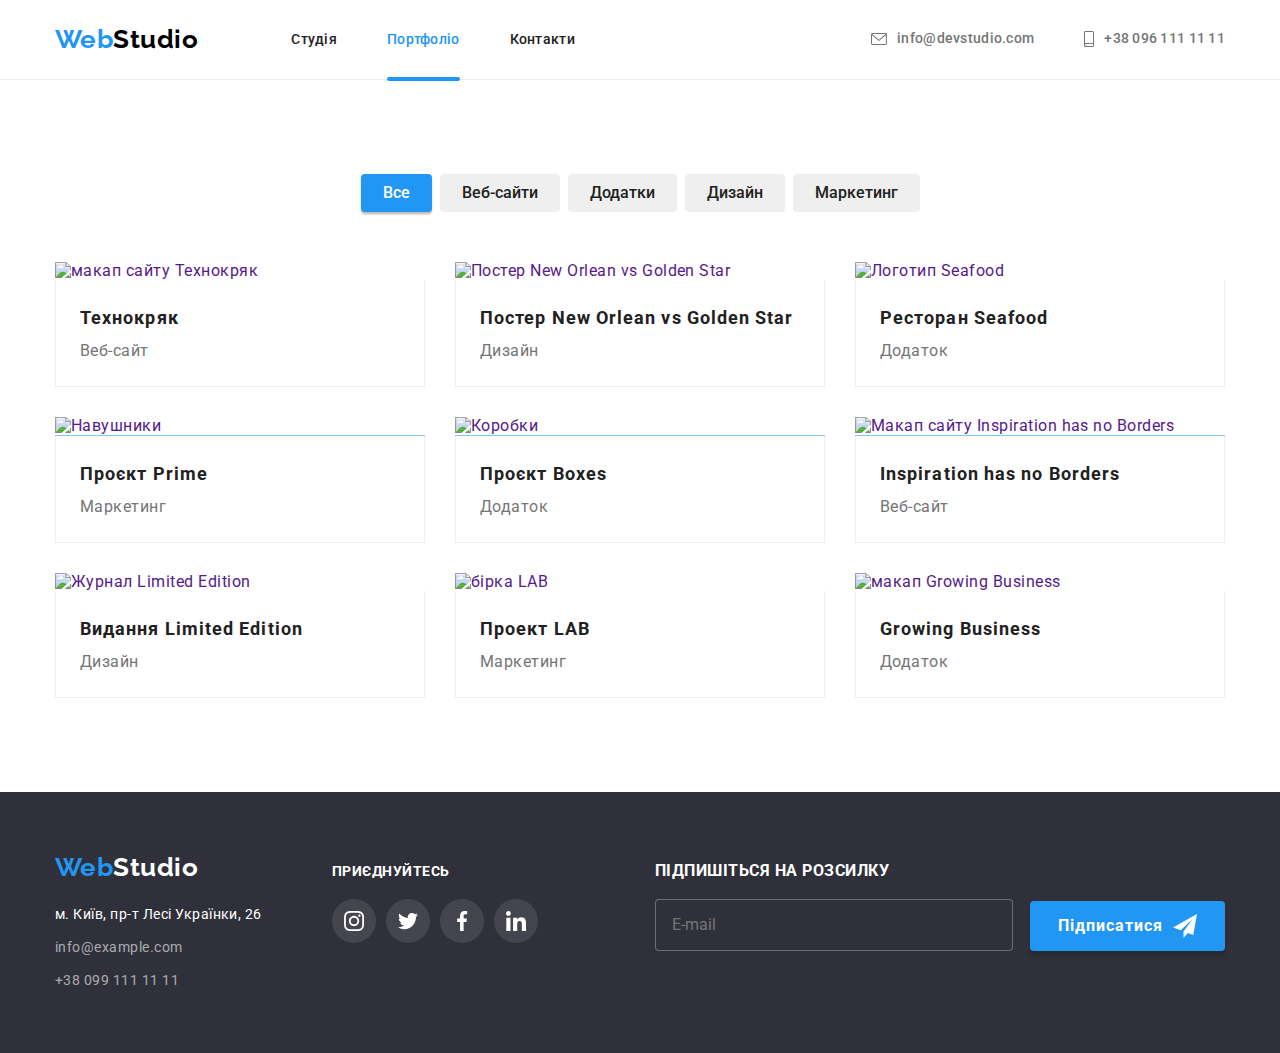
==== portfolio.html @ 0537dc1b "hw6" ====
<!DOCTYPE html>
<html lang="uk">
  <head>
    <meta charset="UTF-8" />
    <meta http-equiv="x-ua-compatible" content="ie=edge" />
    <meta name="description" content="Готові рішення для бізнесу" />
    <title>WebStudio</title>
    <link rel="preconnect" href="https://fonts.googleapis.com" />
    <link rel="preconnect" href="https://fonts.gstatic.com" crossorigin />
    <link
      href="https://fonts.googleapis.com/css2?family=Raleway:wght@700&family=Roboto:wght@400;500;700;900&display=swap"
      rel="stylesheet"
    />
    <link
      rel="stylesheet"
      href="https://cdn.jsdelivr.net/npm/modern-normalize@1.1.0/modern-normalize.min.css"
    />
    <link rel="stylesheet" href="css/styles.css" />
  </head>
  <body>
    <header>
      <div class="container page-header">
        <!-- Навігація на інші сторінки -->
        <nav class="naw-header">
          <a class="logo" href="index.html"
            ><span class="logo-part">Web</span>Studio</a
          >
          <ul class="naw-button">
            <li class="header-nav-item">
              <a class="naw-link" href="./index.html">Студія</a>
            </li>
            <li class="header-nav-item">
              <a class="naw-link current-portfolio" href="./portfolio.html"
                >Портфоліо</a
              >
            </li>
            <li class="header-nav-item">
              <a class="naw-link" href="/contact">Контакти</a>
            </li>
          </ul>
        </nav>
        <ul class="naw-contacts">
          <li class="header-cont-item">
            <a class="contacts" href="mailto:info@devstudio.com"
              ><svg class="envelope" width="16" height="12">
                <use href="./images/icons.svg#icon-envelope "></use>
              </svg>
              info@devstudio.com</a
            >
          </li>
          <li class="header-cont-item">
            <a class="contacts" href="tel:+380961111111">
              <svg class="smartphone" width="10" height="16">
                <use href="./images/icons.svg#icon-smartphone"></use>
              </svg>
              +38 096 111 11 11</a
            >
          </li>
        </ul>
      </div>
    </header>
    <main>
      <!--Блок з кнопками-->

      <section class="proj-filter section">
        <div class="container port-cont">
          <h1 class="title visually-hidden">Наші проекти</h1>
          <ul class="filter">
            <li>
              <button class="filter-button active" type="button">Все</button>
            </li>
            <li>
              <button class="filter-button" type="button">Веб-сайти</button>
            </li>
            <li>
              <button class="filter-button" type="button">Додатки</button>
            </li>
            <li>
              <button class="filter-button" type="button">Дизайн</button>
            </li>
            <li>
              <button class="filter-button" type="button">Маркетинг</button>
            </li>
          </ul>
          <!--Блок проектів-->
          <ul class="project-card">
            <li class="card-li cards-link">
              <a href="" class="cards-link-overflow">
                <div class="overlay-card">
                  <img
                    class="port-img"
                    src="images/project1.jpg"
                    alt="макап сайту Технокряк"
                    width="370"
                  />
                  <p class="card-info">
                    Ресурс пропонує комплексні пропозиції з різним рівнем
                    функціоналу та сервісів. Все це дозволить відвідувачу
                    отримати вичерпні відомості про компанію чи приватну особу.
                  </p>
                </div>
                <div class="card-item-cont">
                  <h3 class="description-title">Технокряк</h3>
                  <p class="description">Веб-сайт</p>
                </div>
              </a>
            </li>
            <li class="card-li cards-link">
              <a href="" class="cards-link-overflow">
                <div class="overlay-card">
                  <img
                    class="port-img"
                    src="images/project2.jpg"
                    alt="Постер New Orlean vs Golden Star"
                    width="370"
                  />
                  <p class="card-info">
                    Ресурс пропонує комплексні пропозиції з різним рівнем
                    функціоналу та сервісів. Все це дозволить відвідувачу
                    отримати вичерпні відомості про компанію чи приватну особу.
                  </p>
                </div>
                <div class="card-item-cont">
                  <h3 class="description-title">
                    Постер <span lang="en">New Orlean vs Golden Star</span>
                  </h3>
                  <p class="description">Дизайн</p>
                </div>
              </a>
            </li>

            <li class="card-li cards-link">
              <a href="" class="cards-link-overflow">
                <div class="overlay-card">
                  <img
                    class="port-img"
                    src="images/project3.jpg"
                    alt="Логотип Seafood"
                    width="370"
                  />
                  <p class="card-info">
                    Ресурс пропонує комплексні пропозиції з різним рівнем
                    функціоналу та сервісів. Все це дозволить відвідувачу
                    отримати вичерпні відомості про компанію чи приватну особу.
                  </p>
                </div>
                <div class="card-item-cont">
                  <h3 class="description-title">
                    Ресторан <span lang="en">Seafood</span>
                  </h3>
                  <p class="description">Додаток</p>
                </div>
              </a>
            </li>
            <li class="card-li cards-link">
              <a href="" class="cards-link-overflow">
                <div class="overlay-card">
                  <img
                    class="port-img"
                    src="images/project4.jpg"
                    alt="Навушники"
                    width="370"
                  />
                  <p class="card-info">
                    Ресурс пропонує комплексні пропозиції з різним рівнем
                    функціоналу та сервісів. Все це дозволить відвідувачу
                    отримати вичерпні відомості про компанію чи приватну особу.
                  </p>
                </div>
                <div class="card-item-cont">
                  <h3 class="description-title">
                    Проєкт <span lang="en">Prime</span>
                  </h3>
                  <p class="description">Маркетинг</p>
                </div></a
              >
            </li>
            <li class="card-li cards-link">
              <a href="" class="cards-link-overflow">
                <div class="overlay-card">
                  <img
                    class="port-img"
                    src="images/project5.jpg"
                    alt="Коробки"
                    width="370"
                  />
                  <p class="card-info">
                    Ресурс пропонує комплексні пропозиції з різним рівнем
                    функціоналу та сервісів. Все це дозволить відвідувачу
                    отримати вичерпні відомості про компанію чи приватну особу.
                  </p>
                </div>
                <div class="card-item-cont">
                  <h3 class="description-title">
                    Проєкт <span lang="en">Boxes</span>
                  </h3>
                  <p class="description">Додаток</p>
                </div></a
              >
            </li>
            <li class="card-li cards-link">
              <a href="" class="cards-link-overflow">
                <div class="overlay-card">
                  <img
                    class="port-img"
                    src="images/project6.jpg"
                    alt="Макап сайту Inspiration has no Borders"
                    width="370"
                  />
                  <p class="card-info">
                    Ресурс пропонує комплексні пропозиції з різним рівнем
                    функціоналу та сервісів. Все це дозволить відвідувачу
                    отримати вичерпні відомості про компанію чи приватну особу.
                  </p>
                </div>
                <div class="card-item-cont">
                  <h3 class="description-title" lang="en">
                    Inspiration has no Borders
                  </h3>
                  <p class="description">Веб-сайт</p>
                </div></a
              >
            </li>
            <li class="card-li cards-link">
              <a href="" class="cards-link-overflow">
                <div class="overlay-card">
                  <img
                    class="port-img"
                    src="images/project7.jpg"
                    alt="Журнал Limited Edition"
                    width="370"
                  />
                  <p class="card-info">
                    Ресурс пропонує комплексні пропозиції з різним рівнем
                    функціоналу та сервісів. Все це дозволить відвідувачу
                    отримати вичерпні відомості про компанію чи приватну особу.
                  </p>
                </div>
                <div class="card-item-cont">
                  <h3 class="description-title">
                    Видання <span lang="en">Limited Edition</span>
                  </h3>
                  <p class="description">Дизайн</p>
                </div></a
              >
            </li>
            <li class="card-li cards-link">
              <a href="" class="cards-link-overflow">
                <div class="overlay-card">
                  <img
                    class="port-img"
                    src="images/project8.jpg"
                    alt="бірка LAB"
                    width="370"
                  />
                  <p class="card-info">
                    Ресурс пропонує комплексні пропозиції з різним рівнем
                    функціоналу та сервісів. Все це дозволить відвідувачу
                    отримати вичерпні відомості про компанію чи приватну особу.
                  </p>
                </div>
                <div class="card-item-cont">
                  <h3 class="description-title">
                    Проект <span lang="en">LAB</span>
                  </h3>
                  <p class="description">Маркетинг</p>
                </div>
              </a>
            </li>
            <li class="card-li cards-link">
              <a href="" class="cards-link-overflow">
                <div class="overlay-card">
                  <img
                    class="port-img"
                    src="images/project9.jpg"
                    alt="макап Growing Business"
                    width="370"
                  />
                  <p class="card-info">
                    Ресурс пропонує комплексні пропозиції з різним рівнем
                    функціоналу та сервісів. Все це дозволить відвідувачу
                    отримати вичерпні відомості про компанію чи приватну особу.
                  </p>
                </div>
                <div class="card-item-cont">
                  <h3 class="description-title" lang="en">Growing Business</h3>
                  <p class="description">Додаток</p>
                </div></a
              >
            </li>
          </ul>
        </div>
      </section>
    </main>
    <!--footer-->
    <footer class="footer-bg">
      <div class="container footer-cont">
        <div>
          <a class="logo-footer" href="index.html"
            ><span class="logo-part">Web</span>Studio</a
          >
          <ul class="footer-list">
            <li class="footer-list-item">
              <address>
                <a
                  class="map"
                  href="https://goo.gl/maps/CPtrU1FHBa2aNyZL9"
                  target="_blank"
                  rel="noopener noreferrer nofollow"
                  >м. Київ, пр-т Лесі Українки, 26</a
                >
              </address>
            </li>
            <li class="footer-list-item">
              <a class="contacts-footer" href="mailto:info@example.com"
                >info@example.com</a
              >
            </li>
            <li class="footer-list-item">
              <a class="contacts-footer" href="tel:+380991111111"
                >+38 099 111 11 11</a
              >
            </li>
          </ul>
        </div>
        <div class="sing-section">
          <h3 class="singin">Приєднуйтесь</h3>
          <ul class="list singin-list">
            <li class="singin-logo">
              <a href="" class="singin-link">
                <svg class="singin-icon" width="20" height="20">
                  <use href="./images/icons.svg#icon-instagram"></use>
                </svg>
              </a>
            </li>
            <li class="singin-logo">
              <a href="" class="singin-link">
                <svg class="singin-icon" width="20" height="20">
                  <use href="./images/icons.svg#icon-twitter"></use>
                </svg>
              </a>
            </li>
            <li class="singin-logo">
              <a href="" class="singin-link">
                <svg class="singin-icon" width="20" height="20">
                  <use href="./images/icons.svg#icon-facebook"></use>
                </svg>
              </a>
            </li>
            <li class="singin-logo">
              <a href="" class="singin-link">
                <svg class="singin-icon" width="20" height="20">
                  <use href="./images/icons.svg#icon-linkedin"></use>
                </svg>
              </a>
            </li>
          </ul>
        </div>
                    <div class="sing-form">

        <form class="form">
          <label class="label-sing-form" for="email">Підпишіться на розсилку
            <input class="input-sing-form" type="email" name="email" placeholder="E-mail">
          </label>
<button class="button-sing-form" type="submit">
          Підписатися <svg class="icon-send" width="24" height="24">
            <use href="./images/icons.svg#icon-send"></use>
          </svg></button>
        </form>
        
      </div>
    </div>
    </footer>
    <div class="backdrop is-hidden" data-modal>
      <div class="modal">
        <button type="button" class="modal-close-btn" data-modal-close>
          <svg class="modal-close-icon" width="18" height="18">
            <use href="./images//icons.svg#icon-close"></use>
          </svg>
        </button>
      </div>
      </div>
    </footer>
  </body>
</html>
---- css/styles.css ----
:root {
  --main-color: #2196f3;
  --whight-color: #ffffff;
  --black-color: #000000;
  --h3-color: #212121;
  --p-color: #757575;
  --footer-color: #2f303a;
  --hero-color: #c4c4c4;
  --card-set-gap: 30px;
  --icon-color: #afb1b8;
  --accent-color: #188ce8;
  --transition-timing-function: cubic-bezier(0.4, 0, 0.2, 1);
}
html {
  box-sizing: border-box;
}
h1,
h2,
h3,
h4,
h5,
h6,
p,
ul {
  margin: 0;
  padding: 0;
}
img {
  display: block;
  max-width: 100%;
  height: auto;
}
.container {
  width: 1200px;
  margin-left: auto;
  margin-right: auto;
  padding-left: 15px;
  padding-right: 15px;
  /*outline: 2px solid red;*/
}
.section {
  padding-top: 94px;
  padding-bottom: 94px;
}
/*header-section*/
header {
  border-bottom: 1px solid #ececec;
}
.page-header {
  display: flex;
  align-items: center;
}
.naw-header {
  display: flex;
  padding-top: 24px;
  padding-bottom: 24px;
}
.naw-button {
  display: flex;
  margin-left: 93px;
  align-items: center;
}
.header-nav-item .current-studio::after {
  position: absolute;
  content: "";
  display: block;
  background-color: rgba(33, 150, 243, 1);
  border-radius: 2px;
  width: 100%;
  height: 4px;
  margin-top: 28px;
}
.header-nav-item .current-portfolio::after {
  position: absolute;
  content: "";
  display: block;
  background-color: rgba(33, 150, 243, 1);
  border-radius: 2px;
  width: 100%;
  height: 4px;
  margin-top: 28px;
}
.envelope,
.smartphone {
  margin-right: 10px;
}

.naw-contacts {
  display: flex;
  margin-left: 344px;
  align-items: center;
  margin-left: auto;
}
.header-cont-item {
  display: flex;
  flex-wrap: wrap;
  align-items: center;
}
.header-nav-item:not(:last-child) {
  margin-right: 50px;
}
.header-cont-item + .header-cont-item {
  margin-left: 50px;
}
/*header-section*/
/*hero-section*/
.banner-cont {
  display: flex;
  flex-direction: column;
  align-items: center;
}
.banner-title {
  margin-bottom: 30px;
  font-weight: 900;
  font-size: 44px;
  line-height: 1.36;
  text-align: center;
  margin-left: auto;
  margin-right: auto;
  text-transform: uppercase;
  color: var(--whight-color);
}
.banner-button {
  align-items: center;
  letter-spacing: 0.06em;
  border-radius: 4px;
  border: 0cm;
  color: var(--whight-color);
  background-color: var(--main-color);
  font-family: inherit;
  font-weight: 700;
  line-height: 1.88;
  padding: 10px 32px;
  cursor: pointer;
  transition: background-color 250ms var(--transition-timing-function);
}
/*hero-section*/
/*why-we-are-section*/
.why-we-are-list {
  display: flex;
  justify-content: center;
}
.why-we-are-list > .why-we-are-list-item {
  width: calc((100% - 3 * var(--card-set-gap)) / 4);
}
.why-we-are-list-item:not(:last-child) {
  margin-right: var(--card-set-gap);
}
.box-icons {
  display: flex;
  margin-bottom: 55px;
  background-color: #f5f4fa;
  height: 120px;
  align-items: center;
}
.title-list {
  margin-bottom: 10px;
}
/*why-we-are-section*/
/* do-section*/

.do-list {
  display: flex;
  gap: var(--card-set-gap);
}
.do-list-item {
  position: relative;
}
.section.what-we-do {
  padding-top: 0;
}
.work-item-bg {
  position: absolute;
  width: 100%;
  bottom: 0;
  padding: 0;
  display: flex;
  align-items: center;
  justify-content: center;
  height: 70px;
  background-color: rgba(47, 48, 58, 0.8);
}
.work-item-title {
  margin: 27px;
  text-transform: uppercase;
  font-weight: 700;
  line-height: 16px;
  font-size: 14px;
  color: var(--whight-color);
}
/* do-section*/
/*team-section*/
.card-item {
  display: flex;
  flex-basis: calc((100% - 3 * 30px) / 4);
}
.container > .card-list {
  display: flex;
  flex-basis: calc((100% - 3 * 30px) / 4);
  justify-content: space-between;
}
.card {
  background-color: #ffffff;
  box-shadow: 0px 1px 3px rgba(0, 0, 0, 0.12), 0px 1px 1px rgba(0, 0, 0, 0.14),
    0px 2px 1px rgba(0, 0, 0, 0.2);
  border-radius: 0px 0px 4px 4px;
}
.card-text {
  padding-top: 30px;
  padding-bottom: 30px;
}
.team-title-card {
  padding-bottom: 10px;
}
.social {
  display: flex;
  margin-top: 16px;
  justify-content: center;
}

.link-social {
  display: flex;
  width: 44px;
  height: 44px;
  border-radius: 50%;
  background-color: var(--whight-color);
  justify-content: center;
  align-items: center;
  transition: fill 250ms var(--transition-timing-function);
  transition: background-color 250ms var(--transition-timing-function);
}
.icon-social:not(:last-child) {
  margin-right: 10px;
}
.social-logo {
  fill: #afb1b8;
  margin: 12px 12px;
  transition: fill 250ms var(--transition-timing-function);
}
.link-social:hover,
.link-social:focus {
  background-color: var(--main-color);
}
.link-social:hover .social-logo,
.link-social:focus .social-logo {
  fill: var(--whight-color);
}
/*team-section*/
/*client-section*/
.clients-list {
  display: flex;
  gap: 30px;
}

.clients-list .item {
  flex-basis: calc((100% - 150px) / 6);
}
.link-clients {
  display: flex;
  align-items: center;
  justify-content: center;

  height: 92px;

  border: 1px solid rgba(175, 177, 184, 1);
  border: 1px solid #afb1b8;
  border-radius: 4px;

  cursor: pointer;
  transition: fill 250ms var(--transition-timing-function);
  transition: border 250ms var(--transition-timing-function);
}
.link-clients:hover,
.link-clients:focus {
  border: 1px solid rgba(33, 150, 243, 1);
}
.clients-icon {
  fill: #afb1b8;
  transition: fill 250ms var(--transition-timing-function);
}
.link-clients:hover .clients-icon,
.link-clients:focus .clients-icon {
  fill: rgba(33, 150, 243, 1);
}
/*client-section*/
/*footer-section*/
.footer-bg {
  padding: 60px 0;
  display: flex;
}
.footer-list-item:first-child {
  margin-top: 20px;
}
.footer-list-item:not(:last-child) {
  margin-bottom: 9px;
}
.singin {
  margin-bottom: 20px;
  color: var(--whight-color);
  text-transform: uppercase;
  font-size: 14px;
}
.sing-section {
  margin-left: 70px;
}

.singin-list {
  display: flex;
}
.singin-link {
  display: flex;
  width: 44px;
  height: 44px;
  border-radius: 50%;
  background-color: rgba(255, 255, 255, 0.1);
  flex-basis: calc((100% - 30px) / 4);
  transition: fill 250ms var(--transition-timing-function);
  transition: background-color 250ms var(--transition-timing-function);
}
.singin-logo:not(:last-child) {
  margin-right: 10px;
}
.singin-icon {
  fill: var(--whight-color);
  margin: 12px 12px;
}
.singin-link:hover,
.singin-link:focus {
  background-color: #2196f3;
}
.singin-link:hover .singin-icon,
.singin-link:focus .singin-icon {
  fill: var(--whight-color);
}
.foot .container {
  display: flex;
  align-items: baseline;
}
.footer-cont {
  display: flex;
  align-items: baseline;
}
/*footer-section*/
/*filter-section*/
.filter {
  display: flex;
  justify-content: center;
  margin-bottom: 50px;
}
.filter li:not(:last-child) {
  margin-right: 8px;
}
/*filter-section*/
/*фон*/
body {
  font-family: "Roboto", sans-serif;
  color: var(--h3-color);
  background-color: var(--whight-color);
  font-size: 16px;
  letter-spacing: 0.03em;
  color: var(--p-color);
}
.footer-bg {
  background-color: var(--footer-color);
}
li {
  list-style: none;
}
.visually-hidden {
  position: absolute;
  white-space: nowrap;
  width: 1px;
  height: 1px;
  overflow: hidden;
  border: 0;
  padding: 0;
  clip: rect(0 0 0 0);
  clip-path: inset(50%);
  margin: -1px;
}
/*logo*/
.logo {
  font-family: "Raleway";
  font-weight: 700;
  font-size: 26px;
  line-height: 1.19;

  text-decoration: none;
  color: var(--black-color);
}
.logo-footer {
  font-family: "Raleway";
  font-weight: 700;
  font-size: 26px;
  line-height: 1.19;

  text-decoration: none;
  color: var(--whight-color);
}
.logo-part {
  color: #2196f3;
}
/*nav*/
.naw-link {
  position: relative;
  font-weight: 500;
  font-size: 14px;
  line-height: 1.14;
  letter-spacing: 0.02em;
  text-decoration: none;
  color: inherit;
  font-family: "Roboto", sans-serif;
  color: var(--h3-color);
  transition: color 250ms var(--transition-timing-function);
}
.naw-link:hover,
.naw-link:focus,
.naw-link.current-studio,
.naw-link.current-portfolio {
  color: var(--main-color);
}
.contacts {
  display: flex;
  align-items: center;
  font-weight: 500;
  font-size: 14px;
  line-height: 1.14;
  letter-spacing: 0.02em;
  text-decoration: none;
  color: var(--p-color);
  fill: var(--p-color);
  transition: color 250ms var(--transition-timing-function);
}
.contacts svg {
  transition: fill 250ms var(--transition-timing-function);
}
.contacts:hover,
.contacts:focus {
  color: var(--main-color);
}
.contacts:hover svg,
.contacts:focus svg {
  fill: var(--main-color);
}
/*title*/
.title {
  font-size: 36px;
  line-height: 1.16;
  text-align: center;
  margin-bottom: 50px;
  color: var(--h3-color);
}
/*section1*/
.banner {
  background-color: var(--hero-color);
  background-image: linear-gradient(
      rgba(47, 48, 58, 0.4),
      rgba(47, 48, 58, 0.4)
    ),
    url(../images/hero.jpg);
  width: 1600px;
  margin: 0 auto;
  background-size: cover;
  background-repeat: no-repeat;
  padding-top: 200px;
  padding-bottom: 200px;
}

.banner-button:hover,
.banner-button:focus {
  background-color: #188ce8;
}
/*чому саме ми*/
.why-we-are h3 {
  font-size: 14px;
  line-height: 1.14;

  text-transform: uppercase;
  color: var(--h3-color);
}

.why-we-are p {
  font-size: 14px;
  line-height: 1.71;
}
/*team*/
.team {
  background-color: #f5f4fa;
}
.team h3 {
  font-weight: 500;
  line-height: 1.18;
  text-align: center;
  font-size: 16px;
  color: var(--h3-color);
}
.team p {
  line-height: 1.18;
  text-align: center;
}
/*footer*/
.map {
  font-style: normal;
  font-size: 14px;
  line-height: 1.71;
  text-decoration: none;
  color: var(--whight-color);
}
.contacts-footer {
  font-size: 14px;
  line-height: 1.71;
  text-decoration: none;
  color: rgba(255, 255, 255, 0.6);
  transition: color 250ms var(--transition-timing-function);
}
.contacts-footer:hover,
.contacts-footer:focus {
  color: var(--main-color);
}
/*portfolio*/
.project-card h3 {
  font-size: 18px;
  line-height: 2;
  letter-spacing: 0.06em;
  color: var(--h3-color);
}

.project-card p {
  line-height: 1.875;
}
.project-card a {
  text-decoration: none;
}
.description {
  color: var(--p-color);
  text-decoration: none;
}
.description-title {
  color: var(--h3-color);
}
.cards-link {
  display: block;
  transition: box-shadow 250ms var(--transition-timing-function);
}

/*кнопки фільтру*/
.filter-button {
  font-size: 16px;
  font-weight: 500;
  line-height: 1.625;
  text-align: center;
  cursor: pointer;
  color: var(--h3-color);
  font-family: "Roboto", sans-serif;
  border: 0;
  border-radius: 4px;
  padding: 6px 22px;
  transition: color 250ms var(--transition-timing-function),
    background-color 250ms var(--transition-timing-function),
    color 250ms var(--transition-timing-function),
    box-shadow 250ms var(--transition-timing-function);
}
/*card-gap*/
.project-card {
  display: flex;
  flex-wrap: wrap;
  margin-left: calc(-1 * var(--card-set-gap));
  margin-top: calc(-1 * var(--card-set-gap));
}
.project-card > .card-li {
  flex-basis: calc((100% - 3 * var(--card-set-gap)) / 3);
  justify-content: space-between;
  margin-left: var(--card-set-gap);
  margin-top: var(--card-set-gap);
}
.card-item-cont {
  padding: 20px 24px;
  border-left: 1px solid rgba(238, 238, 238, 1);
  border-right: 1px solid rgba(238, 238, 238, 1);
  border-bottom: 1px solid rgba(238, 238, 238, 1);
}
/*card-gap*/
.filter-button:focus,
.filter-button:hover {
  background: var(--main-color);
  box-shadow: 0px 3px 1px rgba(0, 0, 0, 0.1), 0px 1px 2px rgba(0, 0, 0, 0.08),
    0px 2px 2px rgba(0, 0, 0, 0.12);
  border-radius: 4px;
  color: var(--whight-color);
}
.backdrop {
  position: fixed;
  top: 0;
  left: 0;
  z-index: 100;
  width: 100%;
  height: 100%;
  background: rgba(0, 0, 0, 0.2);
  opacity: 1;
  visibility: visible;
  pointer-events: auto;
  transition: opacity 500ms ease, visibility 500ms ease;
}

.backdrop.is-hidden {
  opacity: 0;
  visibility: hidden;
  pointer-events: none;
}

.modal {
  position: absolute;
  top: 50%;
  left: 50%;
  transform: translate(-50%, -50%);
  width: 528px;
  height: 580px;
  background-color: rgb(255, 255, 255);
}

.modal-close-btn {
  position: absolute;
  top: 8px;
  right: 8px;
  display: flex;
  align-items: center;
  justify-content: center;
  width: 30px;
  height: 30px;
  border-radius: 50%;
  background-color: transparent;
  border: 1px solid rgba(0, 0, 0, 0.1);
  padding: 0;
  cursor: pointer;
}
.modal-form-title {
  font-weight: 700;
  font-size: 20px;
  color: var(--h3-color);
  margin-top: 40px;
  margin-bottom: 12px;
  text-align: center;
}

.overlay-card {
  width: 100%;
  position: relative;
  overflow: hidden;
}
.modal-form-title {
  margin-bottom: 12px;
  color: var(--h3-color);
  font-weight: 700;
  font-size: 20px;
}

.label-modal-form {
  display: block;
  margin-bottom: 4px;

  font-size: 12px;
  line-height: 14px;
}
.field-form {
  position: relative;
  margin-bottom: 10px;
}
.input-modal-form {
  display: block;
  width: 100%;

  border: 1px solid rgba(33, 33, 33, 0.2);
  border-radius: 4px;
  height: 40px;
  z-index: 100;
  padding-left: 40px;

  transition: border 250ms var(--transition-timing-function);

  font-size: 12px;
  line-height: 14px;
}
.input-modal-form:hover,
.input-modal-form:focus {
  outline: 0;
  border: 1px solid var(--main-color);
  border-radius: 4px;
}
.input-modal-form:hover + .icon-modal-form,
.input-modal-form:focus + .icon-modal-form {
  fill: var(--main-color);
}
.icon-modal-form {
  position: absolute;
  left: 12px;
  top: 50%;
  transform: translateY(-50%);
  transition: fill 250ms var(--transition-timing-function);
}
.textarea-modal-form {
  width: 100%;
  height: 120px;
  margin-bottom: 20px;

  padding: 12px 16px;
  resize: none;

  border: 1px solid rgba(33, 33, 33, 0.2);

  transition: border 250ms var(--transition-timing-function);

  font-size: 12px;
  line-height: 14px;
}
.textarea-modal-form:hover,
.textarea-modal-form:focus {
  outline: 0;
  border: 1px solid var(--main-color);
  border-radius: 4px;
}
.privacy {
  color: var(--main-color);
  transition: text-decoration 250ms var(--transition-timing-function);
}
.privacy:hover,
.privacy:focus {
  text-decoration: none;
}
.button-privacy {
  background-color: var(--main-color);
  color: var(--whight-color);

  margin: 30px auto 0;
  padding: 10px 52px;
  width: 200px;

  box-shadow: 0px 4px 4px rgba(0, 0, 0, 0.15);

  border-radius: 4px;
  border: 0px;

  cursor: pointer;

  transition: background-color 250ms var(--transition-timing-function);

  font-weight: 700;
  font-size: 16px;
  line-height: 30px;
}
.button-privacy:hover,
.button-privacy:focus {
  background-color: var(--accent-color);
}
.label-privacy {
  width: 100%;
  cursor: pointer;
}
.privacy-checkbox {
  position: relative;

  text-align: center;
}
.checkbox-modal-form {
  position: absolute;
  width: 1px;
  height: 1px;
  margin: -1px;
  border: 0;
  padding: 0;
  white-space: nowrap;
  clip-path: inset(100%);
  clip: rect(0 0 0 0);
  overflow: hidden;
}
.icon-checkbox-modal {
  position: absolute;
  top: 0;
  left: 10px;

  width: 16px;
  height: 15px;

  transition: opasity 250ms var(--transition-timing-function);
}
.checkbox-checked {
  top: 0;
  left: 10px;
  width: 16px;
  height: 15px;
  display: inline-block;
  border: 2px solid var(--h3-color);
  border-radius: 2px;
}

.checkbox-modal-form:hover ~ .checkbox-checked,
.checkbox-modal-form:focus ~ .checkbox-checked {
  border-color: var(--main-color);
}
.checkbox-modal-form:checked ~ .checkbox-checked {
  opacity: 1;
}
.checkbox-modal-form:checked ~ .icon-checkbox-modal {
  opacity: 1;
}
.checkbox-modal-form ~ .icon-checkbox-modal {
  opacity: 0;
}
.modal-form {
  margin-left: 40px;
  margin-right: 40px;
}
.card-info {
  display: flex;
  align-items: center;
  justify-content: center;
  position: absolute;
  background-color: rgba(33, 150, 243, 0.9);
  font-weight: 400;
  font-size: 18px;
  line-height: 1.55;
  letter-spacing: 0.03em;
  color: var(--whight-color);
  top: 0px;
  left: 0px;
  padding-left: 24px;
  padding-right: 24px;
  overflow: hidden;
  height: 100%;
  width: 100%;
  transition: transform 250ms cubic-bezier(0.4, 0, 0.2, 1);
  transform: translateY(100%);
}
.cards-link-overflow {
  display: block;
  transition: box-shadow 250ms var(--transition-timing-function);
}
.cards-link-overflow:hover,
.cards-link-overflow:focus {
  box-shadow: 0px 1px 1px rgb(0 0 0 / 12%), 0px 4px 4px rgb(0 0 0 / 6%),
    1px 4px 6px rgb(0 0 0 / 16%);
}

.cards-link-overflow:hover .card-info,
.cards-link-overflow:focus .card-info {
  transform: translateY(0%);
}
.active {
  background: var(--main-color);
  box-shadow: 0px 3px 1px rgba(0, 0, 0, 0.1), 0px 1px 2px rgba(0, 0, 0, 0.08),
    0px 2px 2px rgba(0, 0, 0, 0.12);
  border-radius: 4px;
  color: var(--whight-color);
}
.sing-form {
  display: flex;
  align-items: flex-end;
  margin-left: auto;
  width: 570px;
}
.sing-form .form {
  display: flex;

  align-items: flex-end;
  justify-content: center;
}
.label-sing-form {
  text-transform: uppercase;
  text-align: left;
  color: var(--whight-color);
  font-weight: 700;
  line-height: 16px;
}
.input-sing-form {
  border: 1px solid rgba(255, 255, 255, 0.3);
  border-radius: 4px;
  background: linear-gradient(
    0deg,
    rgba(33, 150, 243, 0),
    rgba(33, 150, 243, 0)
  );

  margin-top: 20px;
  padding-top: 15px;
  padding-bottom: 15px;
  padding-left: 16px;
  width: 358px;

  color: rgba(255, 255, 255, 0.6);
  font-size: 16px;
  line-height: 20px;

  transition: border 250ms var(--transition-timing-function);
}
.input-sing-form:hover,
.input-sing-form:focus {
  border: 1px solid var(--main-color);
  outline: 0;
}
.button-sing-form {
  align-items: center;

  height: 50px;
  margin-left: 12px;
  color: var(--whight-color);
  background-color: var(--main-color);

  border: rgba(33, 150, 243, 1);
  border-radius: 4px;
  box-shadow: 0px 4px 4px rgba(0, 0, 0, 0.15);

  font-weight: 700;
  font-size: 16px;
  line-height: 30px;
  letter-spacing: 0.06em;

  padding: 10px 28px;

  transition: background-color 250ms var(--transition-timing-function);
}

.button-sing-form:hover,
.button-sing-form:focus {
  background-color: var(--accent-color);
}

.icon-send {
  margin-left: 10px;
  fill: var(--whight-color);
}
.button-sing-form {
  display: flex;
  cursor: pointer;
}
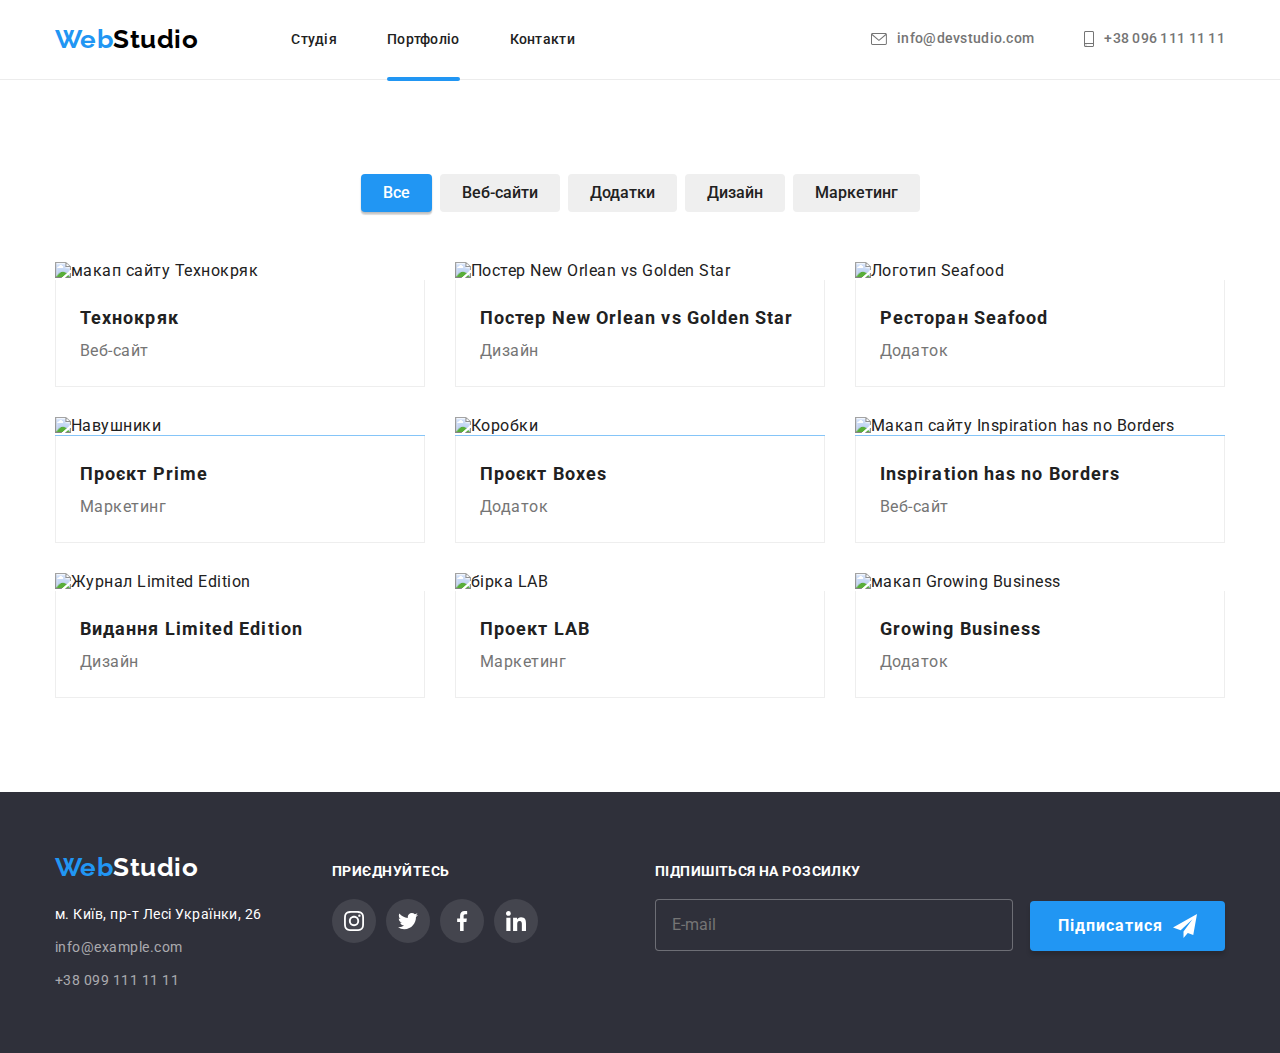
==== commit a3769b5c: "hw7" ====
--- a/portfolio.html
+++ b/portfolio.html
@@ -15,46 +15,45 @@
       rel="stylesheet"
       href="https://cdn.jsdelivr.net/npm/modern-normalize@1.1.0/modern-normalize.min.css"
     />
-    <link rel="stylesheet" href="css/styles.css" />
+    <link rel="stylesheet" href="/css/main.css" />
+    <!--<link rel="stylesheet" href="css/styles.css" />-->
   </head>
   <body>
-    <header>
+    <header class="header">
       <div class="container page-header">
         <!-- Навігація на інші сторінки -->
-        <nav class="naw-header">
-          <a class="logo" href="index.html"
-            ><span class="logo-part">Web</span>Studio</a
+        <nav class="menu">
+          <a class="menu__logo" href="index.html">
+            <span class="menu__logo--part">Web</span>Studio</a
           >
-          <ul class="naw-button">
-            <li class="header-nav-item">
-              <a class="naw-link" href="./index.html">Студія</a>
-            </li>
-            <li class="header-nav-item">
-              <a class="naw-link current-portfolio" href="./portfolio.html"
+          <ul class="menu__site-nav">
+            <li class="menu__link">
+              <a class="menu__item" href="./index.html">Студія</a>
+            </li>
+            <li class="menu__link">
+              <a class="menu__item current" href="./portfolio.html"
                 >Портфоліо</a
               >
             </li>
-            <li class="header-nav-item">
-              <a class="naw-link" href="/contact">Контакти</a>
+            <li class="menu__link">
+              <a class="menu__item" href="/contact">Контакти</a>
             </li>
           </ul>
         </nav>
-        <ul class="naw-contacts">
-          <li class="header-cont-item">
+        <ul class="menu__contact--list">
+          <li class="menu__contact--item">
             <a class="contacts" href="mailto:info@devstudio.com"
-              ><svg class="envelope" width="16" height="12">
-                <use href="./images/icons.svg#icon-envelope "></use>
-              </svg>
-              info@devstudio.com</a
-            >
+              ><svg class="menu__icon" width="16" height="12">
+                <use href="./images/icons.svg#icon-envelope "></use></svg
+              >info@devstudio.com
+            </a>
           </li>
-          <li class="header-cont-item">
+          <li class="menu__contact--item">
             <a class="contacts" href="tel:+380961111111">
-              <svg class="smartphone" width="10" height="16">
-                <use href="./images/icons.svg#icon-smartphone"></use>
-              </svg>
-              +38 096 111 11 11</a
-            >
+              <svg class="menu__icon" width="10" height="16">
+                <use href="./images/icons.svg#icon-smartphone"></use></svg
+              >+38 096 111 11 11
+            </a>
           </li>
         </ul>
       </div>
@@ -62,229 +61,231 @@
     <main>
       <!--Блок з кнопками-->
 
-      <section class="proj-filter section">
-        <div class="container port-cont">
+      <section class="section">
+        <div class="container portfolio">
           <h1 class="title visually-hidden">Наші проекти</h1>
           <ul class="filter">
             <li>
-              <button class="filter-button active" type="button">Все</button>
-            </li>
-            <li>
-              <button class="filter-button" type="button">Веб-сайти</button>
-            </li>
-            <li>
-              <button class="filter-button" type="button">Додатки</button>
-            </li>
-            <li>
-              <button class="filter-button" type="button">Дизайн</button>
-            </li>
-            <li>
-              <button class="filter-button" type="button">Маркетинг</button>
+              <button class="filter__button active" type="button">Все</button>
+            </li>
+            <li>
+              <button class="filter__button" type="button">Веб-сайти</button>
+            </li>
+            <li>
+              <button class="filter__button" type="button">Додатки</button>
+            </li>
+            <li>
+              <button class="filter__button" type="button">Дизайн</button>
+            </li>
+            <li>
+              <button class="filter__button" type="button">Маркетинг</button>
             </li>
           </ul>
           <!--Блок проектів-->
-          <ul class="project-card">
-            <li class="card-li cards-link">
-              <a href="" class="cards-link-overflow">
-                <div class="overlay-card">
-                  <img
-                    class="port-img"
+          <ul class="card__list">
+            <li class="card__link">
+              <a href="" class="card__link--overflow">
+                <div class="card--overlay">
+                  <img
+                    class="card__image"
                     src="images/project1.jpg"
                     alt="макап сайту Технокряк"
                     width="370"
                   />
-                  <p class="card-info">
-                    Ресурс пропонує комплексні пропозиції з різним рівнем
-                    функціоналу та сервісів. Все це дозволить відвідувачу
-                    отримати вичерпні відомості про компанію чи приватну особу.
-                  </p>
-                </div>
-                <div class="card-item-cont">
-                  <h3 class="description-title">Технокряк</h3>
-                  <p class="description">Веб-сайт</p>
-                </div>
-              </a>
-            </li>
-            <li class="card-li cards-link">
-              <a href="" class="cards-link-overflow">
-                <div class="overlay-card">
-                  <img
-                    class="port-img"
+                  <p class="card__text--overlay">
+                    Ресурс пропонує комплексні пропозиції з різним рівнем
+                    функціоналу та сервісів. Все це дозволить відвідувачу
+                    отримати вичерпні відомості про компанію чи приватну особу.
+                  </p>
+                </div>
+                <div class="card__description">
+                  <h3 class="card__description--title">Технокряк</h3>
+                  <p class="description--portfolio">Веб-сайт</p>
+                </div>
+              </a>
+            </li>
+            <li class="card__link">
+              <a href="" class="card__link--overflow">
+                <div class="card--overlay">
+                  <img
+                    class="card__image"
                     src="images/project2.jpg"
                     alt="Постер New Orlean vs Golden Star"
                     width="370"
                   />
-                  <p class="card-info">
-                    Ресурс пропонує комплексні пропозиції з різним рівнем
-                    функціоналу та сервісів. Все це дозволить відвідувачу
-                    отримати вичерпні відомості про компанію чи приватну особу.
-                  </p>
-                </div>
-                <div class="card-item-cont">
-                  <h3 class="description-title">
+                  <p class="card__text--overlay">
+                    Ресурс пропонує комплексні пропозиції з різним рівнем
+                    функціоналу та сервісів. Все це дозволить відвідувачу
+                    отримати вичерпні відомості про компанію чи приватну особу.
+                  </p>
+                </div>
+                <div class="card__description">
+                  <h3 class="card__description--title">
                     Постер <span lang="en">New Orlean vs Golden Star</span>
                   </h3>
-                  <p class="description">Дизайн</p>
+                  <p class="description--portfolio">Дизайн</p>
                 </div>
               </a>
             </li>
 
-            <li class="card-li cards-link">
-              <a href="" class="cards-link-overflow">
-                <div class="overlay-card">
-                  <img
-                    class="port-img"
+            <li class="card__link">
+              <a href="" class="card__link--overflow">
+                <div class="card--overlay">
+                  <img
+                    class="card__image"
                     src="images/project3.jpg"
                     alt="Логотип Seafood"
                     width="370"
                   />
-                  <p class="card-info">
-                    Ресурс пропонує комплексні пропозиції з різним рівнем
-                    функціоналу та сервісів. Все це дозволить відвідувачу
-                    отримати вичерпні відомості про компанію чи приватну особу.
-                  </p>
-                </div>
-                <div class="card-item-cont">
-                  <h3 class="description-title">
+                  <p class="card__text--overlay">
+                    Ресурс пропонує комплексні пропозиції з різним рівнем
+                    функціоналу та сервісів. Все це дозволить відвідувачу
+                    отримати вичерпні відомості про компанію чи приватну особу.
+                  </p>
+                </div>
+                <div class="card__description">
+                  <h3 class="card__description--title">
                     Ресторан <span lang="en">Seafood</span>
                   </h3>
-                  <p class="description">Додаток</p>
-                </div>
-              </a>
-            </li>
-            <li class="card-li cards-link">
-              <a href="" class="cards-link-overflow">
-                <div class="overlay-card">
-                  <img
-                    class="port-img"
+                  <p class="description--portfolio">Додаток</p>
+                </div>
+              </a>
+            </li>
+            <li class="card__link">
+              <a href="" class="card__link--overflow">
+                <div class="card--overlay">
+                  <img
+                    class="card__image"
                     src="images/project4.jpg"
                     alt="Навушники"
                     width="370"
                   />
-                  <p class="card-info">
-                    Ресурс пропонує комплексні пропозиції з різним рівнем
-                    функціоналу та сервісів. Все це дозволить відвідувачу
-                    отримати вичерпні відомості про компанію чи приватну особу.
-                  </p>
-                </div>
-                <div class="card-item-cont">
-                  <h3 class="description-title">
+                  <p class="card__text--overlay">
+                    Ресурс пропонує комплексні пропозиції з різним рівнем
+                    функціоналу та сервісів. Все це дозволить відвідувачу
+                    отримати вичерпні відомості про компанію чи приватну особу.
+                  </p>
+                </div>
+                <div class="card__description">
+                  <h3 class="card__description--title">
                     Проєкт <span lang="en">Prime</span>
                   </h3>
-                  <p class="description">Маркетинг</p>
-                </div></a
-              >
-            </li>
-            <li class="card-li cards-link">
-              <a href="" class="cards-link-overflow">
-                <div class="overlay-card">
-                  <img
-                    class="port-img"
+                  <p class="description--portfolio">Маркетинг</p>
+                </div></a
+              >
+            </li>
+            <li class="card__link">
+              <a href="" class="card__link--overflow">
+                <div class="card--overlay">
+                  <img
+                    class="card__image"
                     src="images/project5.jpg"
                     alt="Коробки"
                     width="370"
                   />
-                  <p class="card-info">
-                    Ресурс пропонує комплексні пропозиції з різним рівнем
-                    функціоналу та сервісів. Все це дозволить відвідувачу
-                    отримати вичерпні відомості про компанію чи приватну особу.
-                  </p>
-                </div>
-                <div class="card-item-cont">
-                  <h3 class="description-title">
+                  <p class="card__text--overlay">
+                    Ресурс пропонує комплексні пропозиції з різним рівнем
+                    функціоналу та сервісів. Все це дозволить відвідувачу
+                    отримати вичерпні відомості про компанію чи приватну особу.
+                  </p>
+                </div>
+                <div class="card__description">
+                  <h3 class="card__description--title">
                     Проєкт <span lang="en">Boxes</span>
                   </h3>
-                  <p class="description">Додаток</p>
-                </div></a
-              >
-            </li>
-            <li class="card-li cards-link">
-              <a href="" class="cards-link-overflow">
-                <div class="overlay-card">
-                  <img
-                    class="port-img"
+                  <p class="description--portfolio">Додаток</p>
+                </div></a
+              >
+            </li>
+            <li class="card__link">
+              <a href="" class="card__link--overflow">
+                <div class="card--overlay">
+                  <img
+                    class="card__image"
                     src="images/project6.jpg"
                     alt="Макап сайту Inspiration has no Borders"
                     width="370"
                   />
-                  <p class="card-info">
-                    Ресурс пропонує комплексні пропозиції з різним рівнем
-                    функціоналу та сервісів. Все це дозволить відвідувачу
-                    отримати вичерпні відомості про компанію чи приватну особу.
-                  </p>
-                </div>
-                <div class="card-item-cont">
-                  <h3 class="description-title" lang="en">
+                  <p class="card__text--overlay">
+                    Ресурс пропонує комплексні пропозиції з різним рівнем
+                    функціоналу та сервісів. Все це дозволить відвідувачу
+                    отримати вичерпні відомості про компанію чи приватну особу.
+                  </p>
+                </div>
+                <div class="card__description">
+                  <h3 class="card__description--title" lang="en">
                     Inspiration has no Borders
                   </h3>
-                  <p class="description">Веб-сайт</p>
-                </div></a
-              >
-            </li>
-            <li class="card-li cards-link">
-              <a href="" class="cards-link-overflow">
-                <div class="overlay-card">
-                  <img
-                    class="port-img"
+                  <p class="description--portfolio">Веб-сайт</p>
+                </div></a
+              >
+            </li>
+            <li class="card__link">
+              <a href="" class="card__link--overflow">
+                <div class="card--overlay">
+                  <img
+                    class="card__image"
                     src="images/project7.jpg"
                     alt="Журнал Limited Edition"
                     width="370"
                   />
-                  <p class="card-info">
-                    Ресурс пропонує комплексні пропозиції з різним рівнем
-                    функціоналу та сервісів. Все це дозволить відвідувачу
-                    отримати вичерпні відомості про компанію чи приватну особу.
-                  </p>
-                </div>
-                <div class="card-item-cont">
-                  <h3 class="description-title">
+                  <p class="card__text--overlay">
+                    Ресурс пропонує комплексні пропозиції з різним рівнем
+                    функціоналу та сервісів. Все це дозволить відвідувачу
+                    отримати вичерпні відомості про компанію чи приватну особу.
+                  </p>
+                </div>
+                <div class="card__description">
+                  <h3 class="card__description--title">
                     Видання <span lang="en">Limited Edition</span>
                   </h3>
-                  <p class="description">Дизайн</p>
-                </div></a
-              >
-            </li>
-            <li class="card-li cards-link">
-              <a href="" class="cards-link-overflow">
-                <div class="overlay-card">
-                  <img
-                    class="port-img"
+                  <p class="description--portfolio">Дизайн</p>
+                </div></a
+              >
+            </li>
+            <li class="card__link">
+              <a href="" class="card__link--overflow">
+                <div class="card--overlay">
+                  <img
+                    class="card__image"
                     src="images/project8.jpg"
                     alt="бірка LAB"
                     width="370"
                   />
-                  <p class="card-info">
-                    Ресурс пропонує комплексні пропозиції з різним рівнем
-                    функціоналу та сервісів. Все це дозволить відвідувачу
-                    отримати вичерпні відомості про компанію чи приватну особу.
-                  </p>
-                </div>
-                <div class="card-item-cont">
-                  <h3 class="description-title">
+                  <p class="card__text--overlay">
+                    Ресурс пропонує комплексні пропозиції з різним рівнем
+                    функціоналу та сервісів. Все це дозволить відвідувачу
+                    отримати вичерпні відомості про компанію чи приватну особу.
+                  </p>
+                </div>
+                <div class="card__description">
+                  <h3 class="card__description--title">
                     Проект <span lang="en">LAB</span>
                   </h3>
-                  <p class="description">Маркетинг</p>
-                </div>
-              </a>
-            </li>
-            <li class="card-li cards-link">
-              <a href="" class="cards-link-overflow">
-                <div class="overlay-card">
-                  <img
-                    class="port-img"
+                  <p class="description--portfolio">Маркетинг</p>
+                </div>
+              </a>
+            </li>
+            <li class="card__link">
+              <a href="" class="card__link--overflow">
+                <div class="card--overlay">
+                  <img
+                    class="card__image"
                     src="images/project9.jpg"
                     alt="макап Growing Business"
                     width="370"
                   />
-                  <p class="card-info">
-                    Ресурс пропонує комплексні пропозиції з різним рівнем
-                    функціоналу та сервісів. Все це дозволить відвідувачу
-                    отримати вичерпні відомості про компанію чи приватну особу.
-                  </p>
-                </div>
-                <div class="card-item-cont">
-                  <h3 class="description-title" lang="en">Growing Business</h3>
-                  <p class="description">Додаток</p>
+                  <p class="card__text--overlay">
+                    Ресурс пропонує комплексні пропозиції з різним рівнем
+                    функціоналу та сервісів. Все це дозволить відвідувачу
+                    отримати вичерпні відомості про компанію чи приватну особу.
+                  </p>
+                </div>
+                <div class="card__description">
+                  <h3 class="card__description--title" lang="en">
+                    Growing Business
+                  </h3>
+                  <p class="description--portfolio">Додаток</p>
                 </div></a
               >
             </li>
@@ -293,17 +294,17 @@
       </section>
     </main>
     <!--footer-->
-    <footer class="footer-bg">
-      <div class="container footer-cont">
+    <footer class="footer">
+      <div class="container footer__content">
         <div>
-          <a class="logo-footer" href="index.html"
-            ><span class="logo-part">Web</span>Studio</a
+          <a class="footer__logo" href="index.html"
+            ><span class="menu__logo--part">Web</span>Studio</a
           >
-          <ul class="footer-list">
-            <li class="footer-list-item">
+          <ul class="footer__list">
+            <li class="footer__item">
               <address>
                 <a
-                  class="map"
+                  class="footer__map"
                   href="https://goo.gl/maps/CPtrU1FHBa2aNyZL9"
                   target="_blank"
                   rel="noopener noreferrer nofollow"
@@ -311,74 +312,67 @@
                 >
               </address>
             </li>
-            <li class="footer-list-item">
-              <a class="contacts-footer" href="mailto:info@example.com"
+            <li class="footer__item">
+              <a class="footer__contacts" href="mailto:info@example.com"
                 >info@example.com</a
               >
             </li>
-            <li class="footer-list-item">
-              <a class="contacts-footer" href="tel:+380991111111"
+            <li class="footer__item">
+              <a class="footer__contacts" href="tel:+380991111111"
                 >+38 099 111 11 11</a
               >
             </li>
           </ul>
         </div>
-        <div class="sing-section">
-          <h3 class="singin">Приєднуйтесь</h3>
-          <ul class="list singin-list">
-            <li class="singin-logo">
-              <a href="" class="singin-link">
-                <svg class="singin-icon" width="20" height="20">
+        <div class="join">
+          <h3 class="join__subtitle">Приєднуйтесь</h3>
+          <ul class="join__list">
+            <li class="join__logo">
+              <a href="" class="join__link">
+                <svg class="join__icon" width="20" height="20">
                   <use href="./images/icons.svg#icon-instagram"></use>
                 </svg>
               </a>
             </li>
-            <li class="singin-logo">
-              <a href="" class="singin-link">
-                <svg class="singin-icon" width="20" height="20">
-                  <use href="./images/icons.svg#icon-twitter"></use>
-                </svg>
-              </a>
-            </li>
-            <li class="singin-logo">
-              <a href="" class="singin-link">
-                <svg class="singin-icon" width="20" height="20">
-                  <use href="./images/icons.svg#icon-facebook"></use>
-                </svg>
-              </a>
-            </li>
-            <li class="singin-logo">
-              <a href="" class="singin-link">
-                <svg class="singin-icon" width="20" height="20">
-                  <use href="./images/icons.svg#icon-linkedin"></use>
-                </svg>
-              </a>
+            <li class="join__logo">
+              <a href="" class="join__link">
+                <svg class="join__icon" width="20" height="20">
+                  <use href="./images/icons.svg#icon-twitter"></use></svg
+              ></a>
+            </li>
+            <li class="join__logo">
+              <a href="" class="join__link">
+                <svg class="join__icon" width="20" height="20">
+                  <use href="./images/icons.svg#icon-facebook"></use></svg
+              ></a>
+            </li>
+            <li class="join__logo">
+              <a href="" class="join__link">
+                <svg class="join__icon" width="20" height="20">
+                  <use href="./images/icons.svg#icon-linkedin"></use></svg
+              ></a>
             </li>
           </ul>
         </div>
-                    <div class="sing-form">
-
-        <form class="form">
-          <label class="label-sing-form" for="email">Підпишіться на розсилку
-            <input class="input-sing-form" type="email" name="email" placeholder="E-mail">
-          </label>
-<button class="button-sing-form" type="submit">
-          Підписатися <svg class="icon-send" width="24" height="24">
-            <use href="./images/icons.svg#icon-send"></use>
-          </svg></button>
-        </form>
-        
-      </div>
-    </div>
-    </footer>
-    <div class="backdrop is-hidden" data-modal>
-      <div class="modal">
-        <button type="button" class="modal-close-btn" data-modal-close>
-          <svg class="modal-close-icon" width="18" height="18">
-            <use href="./images//icons.svg#icon-close"></use>
-          </svg>
-        </button>
-      </div>
+        <div class="subscribe">
+          <form class="subscribe__form">
+            <label class="subscribe__label" for="email"
+              >Підпишіться на розсилку
+              <input
+                class="input__subscribe"
+                type="email"
+                name="email"
+                placeholder="E-mail"
+              />
+            </label>
+            <button class="subscribe__button" type="submit">
+              Підписатися
+              <svg class="subscribe__icon" width="24" height="24">
+                <use href="./images/icons.svg#icon-send"></use>
+              </svg>
+            </button>
+          </form>
+        </div>
       </div>
     </footer>
   </body>
--- a/css/main.css
+++ b/css/main.css
@@ -0,0 +1,932 @@
+:root {
+  --main-color: #2196f3;
+  --whight-color: #ffffff;
+  --black-color: #000000;
+  --h3-color: #212121;
+  --p-color: #757575;
+  --footer-color: #2f303a;
+  --hero-color: #c4c4c4;
+  --card-set-gap: 30px;
+  --icon-color: #afb1b8;
+  --accent-color: #188ce8;
+  --transition-timing-function: cubic-bezier(0.4, 0, 0.2, 1);
+}
+
+html {
+  box-sizing: border-box;
+}
+
+h1,
+h2,
+h3,
+h4,
+h5,
+h6,
+p,
+ul {
+  margin: 0;
+  padding: 0;
+}
+
+img {
+  display: block;
+  max-width: 100%;
+  height: auto;
+}
+
+.container {
+  width: 1200px;
+  margin-left: auto;
+  margin-right: auto;
+  padding-left: 15px;
+  padding-right: 15px;
+  /*outline: 2px solid red;*/
+}
+
+.section {
+  padding-top: 94px;
+  padding-bottom: 94px;
+}
+
+li {
+  list-style: none;
+}
+
+.visually-hidden {
+  position: absolute;
+  white-space: nowrap;
+  width: 1px;
+  height: 1px;
+  overflow: hidden;
+  border: 0;
+  padding: 0;
+  clip: rect(0 0 0 0);
+  clip-path: inset(50%);
+  margin: -1px;
+}
+
+body {
+  font-family: "Roboto", sans-serif;
+  color: var(--h3-color);
+  background-color: var(--whight-color);
+  font-size: 16px;
+  letter-spacing: 0.03em;
+  color: var(--p-color);
+}
+
+.title {
+  font-size: 36px;
+  line-height: 1.16;
+  text-align: center;
+  margin-bottom: 50px;
+  color: var(--h3-color);
+}
+
+a {
+  text-decoration: none;
+  color: var(--h3-color);
+}
+
+.menu__logo {
+  font-family: "Raleway";
+  font-weight: 700;
+  font-size: 26px;
+  line-height: 1.19;
+  text-decoration: none;
+  color: var(--black-color);
+}
+
+.footer__logo {
+  font-family: "Raleway";
+  font-weight: 700;
+  font-size: 26px;
+  line-height: 1.19;
+  text-decoration: none;
+  color: var(--whight-color);
+}
+
+.menu__logo--part {
+  color: #2196f3;
+}
+
+header {
+  border-bottom: 1px solid #ececec;
+}
+
+.page-header {
+  display: flex;
+  align-items: center;
+}
+
+.menu {
+  display: flex;
+  padding-top: 24px;
+  padding-bottom: 24px;
+}
+
+.menu__site-nav {
+  display: flex;
+  margin-left: 93px;
+  align-items: center;
+}
+
+.menu__icon {
+  margin-right: 10px;
+}
+
+.menu__contact--list {
+  display: flex;
+  margin-left: 344px;
+  align-items: center;
+  margin-left: auto;
+}
+
+.menu__contact--item {
+  display: flex;
+  flex-wrap: wrap;
+  align-items: center;
+}
+
+.menu__link:not(:last-child) {
+  margin-right: 50px;
+}
+.menu__link .current::after {
+  position: absolute;
+  content: "";
+  display: block;
+  background-color: rgb(33, 150, 243);
+  border-radius: 2px;
+  width: 100%;
+  height: 4px;
+  margin-top: 28px;
+}
+
+.menu__contact--item + .menu__contact--item {
+  margin-left: 50px;
+}
+
+.menu__item {
+  position: relative;
+  font-weight: 500;
+  font-size: 14px;
+  line-height: 1.14;
+  letter-spacing: 0.02em;
+  text-decoration: none;
+  color: inherit;
+  font-family: "Roboto", sans-serif;
+  color: var(--h3-color);
+  transition: color 250ms var(--transition-timing-function);
+}
+.menu__item:hover, .menu__item:focus,
+.menu__item .menu__item.current {
+  color: var(--main-color);
+}
+
+.contacts {
+  display: flex;
+  align-items: center;
+  font-weight: 500;
+  font-size: 14px;
+  line-height: 1.14;
+  letter-spacing: 0.02em;
+  text-decoration: none;
+  color: var(--p-color);
+  fill: var(--p-color);
+  transition: color 250ms var(--transition-timing-function);
+}
+.contacts:hover, .contacts:focus {
+  color: var(--main-color);
+}
+.contacts:hover svg, .contacts:focus svg {
+  fill: var(--main-color);
+}
+
+.contacts svg {
+  transition: fill 250ms var(--transition-timing-function);
+}
+
+.hero {
+  background-color: var(--hero-color);
+  background-image: linear-gradient(rgba(47, 48, 58, 0.4), rgba(47, 48, 58, 0.4)), url(../images/hero.jpg);
+  width: 1600px;
+  margin: 0 auto;
+  background-size: cover;
+  background-repeat: no-repeat;
+  padding-top: 200px;
+  padding-bottom: 200px;
+}
+
+.hero__button {
+  align-items: center;
+  letter-spacing: 0.06em;
+  border-radius: 4px;
+  border: 0cm;
+  color: var(--whight-color);
+  background-color: var(--main-color);
+  font-family: inherit;
+  font-weight: 700;
+  line-height: 1.88;
+  padding: 10px 32px;
+  cursor: pointer;
+  transition: background-color 250ms var(--transition-timing-function);
+}
+.hero__button:hover, .hero__button:focus {
+  background-color: #188ce8;
+}
+
+.hero__container {
+  display: flex;
+  flex-direction: column;
+  align-items: center;
+}
+
+.hero__title {
+  margin-bottom: 30px;
+  font-weight: 900;
+  font-size: 44px;
+  line-height: 1.36;
+  text-align: center;
+  margin-left: auto;
+  margin-right: auto;
+  text-transform: uppercase;
+  color: var(--whight-color);
+}
+
+.advances h3 {
+  font-size: 14px;
+  line-height: 1.14;
+  text-transform: uppercase;
+  color: var(--h3-color);
+}
+
+.advances p {
+  font-size: 14px;
+  line-height: 1.71;
+}
+
+.advances__list {
+  display: flex;
+  justify-content: center;
+}
+
+.advances__list > .advances__item {
+  width: calc((100% - 3 * var(--card-set-gap)) / 4);
+}
+
+.advances__item:not(:last-child) {
+  margin-right: var(--card-set-gap);
+}
+
+.advances__icons {
+  display: flex;
+  margin-bottom: 55px;
+  background-color: #f5f4fa;
+  height: 120px;
+  align-items: center;
+}
+
+.subtitle {
+  margin-bottom: 10px;
+}
+
+.our-projects__list {
+  display: flex;
+  gap: var(--card-set-gap);
+}
+
+.our-projects__item {
+  position: relative;
+}
+
+.section.our-projects {
+  padding-top: 0;
+}
+
+.our-projects__item--overlay {
+  position: absolute;
+  width: 100%;
+  bottom: 0;
+  padding: 0;
+  display: flex;
+  align-items: center;
+  justify-content: center;
+  height: 70px;
+  background-color: rgba(47, 48, 58, 0.8);
+}
+
+.our-projects__title {
+  margin: 27px;
+  text-transform: uppercase;
+  font-weight: 700;
+  line-height: 16px;
+  font-size: 14px;
+  color: var(--whight-color);
+}
+
+.team {
+  background-color: #f5f4fa;
+}
+
+.team h3 {
+  font-weight: 500;
+  line-height: 1.18;
+  text-align: center;
+  font-size: 16px;
+  color: var(--h3-color);
+}
+
+.team p {
+  line-height: 1.18;
+  text-align: center;
+}
+
+.card-item {
+  display: flex;
+  flex-basis: calc((100% - 90px) / 4);
+}
+
+.container > .team__list {
+  display: flex;
+  flex-basis: calc((100% - 90px) / 4);
+  justify-content: space-between;
+}
+
+.team__card {
+  background-color: #ffffff;
+  box-shadow: 0px 1px 3px rgba(0, 0, 0, 0.12), 0px 1px 1px rgba(0, 0, 0, 0.14), 0px 2px 1px rgba(0, 0, 0, 0.2);
+  border-radius: 0px 0px 4px 4px;
+}
+
+.description {
+  padding-top: 30px;
+  padding-bottom: 30px;
+}
+
+.description__subtitle {
+  padding-bottom: 10px;
+}
+
+.description__list {
+  display: flex;
+  margin-top: 16px;
+  justify-content: center;
+}
+
+.link-social {
+  display: flex;
+  width: 44px;
+  height: 44px;
+  border-radius: 50%;
+  background-color: var(--whight-color);
+  justify-content: center;
+  align-items: center;
+  transition: fill 250ms var(--transition-timing-function);
+  transition: background-color 250ms var(--transition-timing-function);
+}
+.link-social:hover, .link-social:focus {
+  background-color: var(--main-color);
+}
+.link-social:hover .social-logo, .link-social:focus .social-logo {
+  fill: var(--whight-color);
+}
+
+.description__icon:not(:last-child) {
+  margin-right: 10px;
+}
+
+.social-logo {
+  fill: #afb1b8;
+  margin: 12px 12px;
+  transition: fill 250ms var(--transition-timing-function);
+}
+
+.clients__list {
+  display: flex;
+  gap: 30px;
+}
+
+.clients__list .clients__item {
+  flex-basis: calc((100% - 150px) / 6);
+}
+
+.clients__link {
+  display: flex;
+  align-items: center;
+  justify-content: center;
+  height: 92px;
+  border: 1px solid rgb(175, 177, 184);
+  border: 1px solid #afb1b8;
+  border-radius: 4px;
+  cursor: pointer;
+  transition: fill 250ms var(--transition-timing-function);
+  transition: border 250ms var(--transition-timing-function);
+}
+.clients__link:hover, .clients__link:focus {
+  border: 1px solid rgb(33, 150, 243);
+}
+.clients__link:hover .clients__icon, .clients__link:focus .clients__icon {
+  fill: rgb(33, 150, 243);
+}
+
+.clients__icon {
+  fill: #afb1b8;
+  transition: fill 250ms var(--transition-timing-function);
+}
+
+.filter {
+  display: flex;
+  justify-content: center;
+  margin-bottom: 50px;
+}
+
+.filter li:not(:last-child) {
+  margin-right: 8px;
+}
+
+.filter__button {
+  font-size: 16px;
+  font-weight: 500;
+  line-height: 1.625;
+  text-align: center;
+  cursor: pointer;
+  color: var(--h3-color);
+  font-family: "Roboto", sans-serif;
+  border: 0;
+  border-radius: 4px;
+  padding: 6px 22px;
+  transition: color 250ms var(--transition-timing-function), background-color 250ms var(--transition-timing-function), color 250ms var(--transition-timing-function), box-shadow 250ms var(--transition-timing-function);
+}
+.filter__button:focus, .filter__button:hover {
+  background: var(--main-color);
+  box-shadow: 0px 3px 1px rgba(0, 0, 0, 0.1), 0px 1px 2px rgba(0, 0, 0, 0.08), 0px 2px 2px rgba(0, 0, 0, 0.12);
+  border-radius: 4px;
+  color: var(--whight-color);
+}
+
+.active {
+  background: var(--main-color);
+  box-shadow: 0px 3px 1px rgba(0, 0, 0, 0.1), 0px 1px 2px rgba(0, 0, 0, 0.08), 0px 2px 2px rgba(0, 0, 0, 0.12);
+  border-radius: 4px;
+  color: var(--whight-color);
+}
+
+.card__list h3 {
+  font-size: 18px;
+  line-height: 2;
+  letter-spacing: 0.06em;
+  color: var(--h3-color);
+}
+
+.card__list p {
+  line-height: 1.875;
+}
+
+.card__list a {
+  text-decoration: none;
+}
+
+.description--portfolio {
+  color: var(--p-color);
+  text-decoration: none;
+}
+
+.card__description--title {
+  color: var(--h3-color);
+}
+
+.card__link {
+  display: block;
+  transition: box-shadow 250ms var(--transition-timing-function);
+}
+
+.card__list {
+  display: flex;
+  flex-wrap: wrap;
+  margin-left: calc(-1 * var(--card-set-gap));
+  margin-top: calc(-1 * var(--card-set-gap));
+}
+
+.card__list > .card__link {
+  flex-basis: calc((100% - 3 * var(--card-set-gap)) / 3);
+  justify-content: space-between;
+  margin-left: var(--card-set-gap);
+  margin-top: var(--card-set-gap);
+}
+
+.card__description {
+  padding: 20px 24px;
+  border-left: 1px solid rgb(238, 238, 238);
+  border-right: 1px solid rgb(238, 238, 238);
+  border-bottom: 1px solid rgb(238, 238, 238);
+}
+
+.card--overlay {
+  width: 100%;
+  position: relative;
+  overflow: hidden;
+}
+
+.card__text--overlay {
+  display: flex;
+  align-items: center;
+  justify-content: center;
+  position: absolute;
+  background-color: rgba(33, 150, 243, 0.9);
+  font-weight: 400;
+  font-size: 18px;
+  line-height: 1.55;
+  letter-spacing: 0.03em;
+  color: var(--whight-color);
+  top: 0px;
+  left: 0px;
+  padding-left: 24px;
+  padding-right: 24px;
+  overflow: hidden;
+  height: 100%;
+  width: 100%;
+  transition: transform 250ms cubic-bezier(0.4, 0, 0.2, 1);
+  transform: translateY(100%);
+}
+
+.card__link--overflow {
+  display: block;
+  transition: box-shadow 250ms var(--transition-timing-function);
+}
+.card__link--overflow:hover, .card__link--overflow:focus {
+  box-shadow: 0px 1px 1px rgba(0, 0, 0, 0.12), 0px 4px 4px rgba(0, 0, 0, 0.06), 1px 4px 6px rgba(0, 0, 0, 0.16);
+}
+.card__link--overflow:hover .card__text--overlay, .card__link--overflow:focus .card__text--overlay {
+  transform: translateY(0%);
+}
+
+.backdrop {
+  position: fixed;
+  top: 0;
+  bottom: 0;
+  right: 0;
+  left: 0;
+  width: 100%;
+  height: 100%;
+  background-color: rgba(0, 0, 0, 0.2);
+  opacity: 1;
+  transition: opacity 250ms var(--transition-timing-function);
+}
+
+.modal {
+  position: absolute;
+  top: 50%;
+  left: 50%;
+  transform: translate(-50%, -50%);
+  width: 528px;
+  padding: 40px;
+  transition: transform 250ms var(--transition-timing-function) 100ms;
+  background-color: var(--whight-color);
+  z-index: 100;
+}
+
+.modal__close--icon {
+  transition: fill 250ms var(--transition-timing-function) 100ms;
+}
+
+.modal__close--button {
+  display: flex;
+  align-items: center;
+  justify-content: center;
+  position: absolute;
+  top: 8px;
+  right: 8px;
+  padding: 0;
+  width: 30px;
+  height: 30px;
+  border-radius: 50%;
+  border: 1px solid rgba(0, 0, 0, 0.1);
+  fill: #000000;
+  background: none;
+  cursor: pointer;
+}
+.modal__close--button:hover, .modal__close--button:focus {
+  fill: var(--main-color);
+}
+
+.backdrop.is-hidden {
+  opacity: 0;
+  pointer-events: none;
+  visibility: hidden;
+}
+
+.modal__title {
+  margin-bottom: 12px;
+  line-height: 16px;
+  color: var(--h3-color);
+  font-weight: 700;
+  font-size: 20px;
+  text-align: center;
+}
+
+.modal__label {
+  display: block;
+  margin-bottom: 4px;
+  font-size: 12px;
+  line-height: 14px;
+}
+
+.modal__form--field {
+  position: relative;
+  margin-bottom: 10px;
+}
+
+.modal__form--input {
+  display: block;
+  width: 100%;
+  border: 1px solid rgba(33, 33, 33, 0.2);
+  border-radius: 4px;
+  height: 40px;
+  z-index: 100;
+  padding-left: 40px;
+  transition: border 250ms var(--transition-timing-function);
+  font-size: 12px;
+  line-height: 14px;
+}
+.modal__form--input:hover, .modal__form--input:focus {
+  outline: 0;
+  border: 1px solid var(--main-color);
+  border-radius: 4px;
+}
+.modal__form--input:hover + .modal__form--icon, .modal__form--input:focus + .modal__form--icon {
+  fill: var(--main-color);
+}
+
+.modal__form--icon {
+  position: absolute;
+  left: 12px;
+  top: 50%;
+  transform: translateY(-50%);
+  transition: fill 250ms var(--transition-timing-function);
+}
+
+.modal__form--textarea {
+  width: 100%;
+  height: 120px;
+  margin-bottom: 20px;
+  padding: 12px 16px;
+  resize: none;
+  border: 1px solid rgba(33, 33, 33, 0.2);
+  transition: border 250ms var(--transition-timing-function);
+  font-size: 12px;
+  line-height: 14px;
+}
+.modal__form--textarea:hover, .modal__form--textarea:focus {
+  outline: 0;
+  border: 1px solid var(--main-color);
+  border-radius: 4px;
+}
+
+.privacy {
+  color: var(--main-color);
+  transition: text-decoration 250ms var(--transition-timing-function);
+}
+.privacy:hover, .privacy:focus {
+  text-decoration: none;
+}
+
+.privacy__button {
+  background-color: var(--main-color);
+  color: var(--whight-color);
+  margin: 30px auto 0;
+  padding: 10px 52px;
+  width: 200px;
+  box-shadow: 0px 4px 4px rgba(0, 0, 0, 0.15);
+  border-radius: 4px;
+  border: 0px;
+  cursor: pointer;
+  transition: background-color 250ms var(--transition-timing-function);
+  font-weight: 700;
+  font-size: 16px;
+  line-height: 30px;
+}
+.privacy__button:hover, .privacy__button:focus {
+  background-color: var(--accent-color);
+}
+
+.label__privacy {
+  /*position: relative;*/
+  width: 100%;
+  cursor: pointer;
+  font-weight: 400;
+  font-size: 14px;
+  line-height: 24px;
+  letter-spacing: 0.03em;
+  padding-left: 7px;
+  display: flex;
+  align-items: center;
+}
+
+.checkbox__privacy {
+  position: relative;
+  text-align: center;
+}
+
+.modal__form--checkbox {
+  position: absolute;
+  width: 1px;
+  height: 1px;
+  margin: -1px;
+  border: 0;
+  padding: 0;
+  white-space: nowrap;
+  clip-path: inset(100%);
+  clip: rect(0 0 0 0);
+  overflow: hidden;
+}
+.modal__form--checkbox:hover ~ .checkbox__checked, .modal__form--checkbox:focus ~ .checkbox__checked {
+  border-color: var(--main-color);
+}
+.modal__form--checkbox:checked ~ .checkbox__checked {
+  opacity: 1;
+  background-color: var(--main-color);
+  fill: #ffffff;
+}
+.modal__form--checkbox:checked ~ .checkbox__modal--icon {
+  opacity: 1;
+  background-color: var(--main-color);
+  fill: #ffffff;
+}
+
+.checkbox__modal--icon {
+  width: 100%;
+  width: 16px;
+  height: 15px;
+  transition: opasity 250ms var(--transition-timing-function);
+  display: flex;
+  align-items: center;
+  position: absolute;
+}
+
+.checkbox__checked {
+  /*position: absolute;
+  top: 0;
+  left: -16px;*/
+  width: 16px;
+  height: 15px;
+  display: flex;
+  border: 2px solid var(--h3-color);
+  border-radius: 2px;
+  margin-right: 7px;
+}
+
+.modal__form--checkbox ~ .checkbox__modal--icon {
+  opacity: 0;
+}
+
+.footer {
+  padding: 60px 0;
+  display: flex;
+  background-color: var(--footer-color);
+}
+
+.footer__item:first-child {
+  margin-top: 20px;
+}
+.footer__item:not(:last-child) {
+  margin-bottom: 9px;
+}
+
+.footer__map {
+  font-style: normal;
+  font-size: 14px;
+  line-height: 1.71;
+  text-decoration: none;
+  color: var(--whight-color);
+}
+
+.footer__contacts {
+  font-size: 14px;
+  line-height: 1.71;
+  text-decoration: none;
+  color: rgba(255, 255, 255, 0.6);
+  transition: color 250ms var(--transition-timing-function);
+}
+.footer__contacts:hover, .footer__contacts:focus {
+  color: var(--main-color);
+}
+
+.join__subtitle {
+  margin-bottom: 20px;
+  color: var(--whight-color);
+  text-transform: uppercase;
+  font-size: 14px;
+}
+
+.join {
+  margin-left: 70px;
+}
+
+.join__list {
+  display: flex;
+}
+
+.join__link {
+  display: flex;
+  width: 44px;
+  height: 44px;
+  border-radius: 50%;
+  background-color: rgba(255, 255, 255, 0.1);
+  flex-basis: calc((100% - 30px) / 4);
+  transition: fill 250ms var(--transition-timing-function);
+  transition: background-color 250ms var(--transition-timing-function);
+}
+.join__link:hover, .join__link:focus {
+  background-color: #2196f3;
+}
+
+.join__link:hover .join__icon, .join__link:focus .join__icon {
+  fill: var(--whight-color);
+}
+
+.join__logo:not(:last-child) {
+  margin-right: 10px;
+}
+
+.join__icon {
+  fill: var(--whight-color);
+  margin: 12px 12px;
+}
+
+.foot .container {
+  display: flex;
+  align-items: baseline;
+}
+
+.footer__content {
+  display: flex;
+  align-items: baseline;
+}
+
+.subscribe {
+  display: flex;
+  align-items: flex-end;
+  margin-left: auto;
+  width: 570px;
+}
+
+.subscribe .subscribe__form {
+  display: flex;
+  align-items: flex-end;
+  justify-content: center;
+}
+
+.subscribe__label {
+  text-transform: uppercase;
+  text-align: left;
+  color: var(--whight-color);
+  font-weight: 700;
+  font-size: 14px;
+  line-height: 16px;
+  letter-spacing: 0.03em;
+}
+
+.input__subscribe {
+  border: 1px solid rgba(255, 255, 255, 0.3);
+  border-radius: 4px;
+  background: linear-gradient(0deg, rgba(33, 150, 243, 0), rgba(33, 150, 243, 0));
+  margin-top: 20px;
+  padding-top: 15px;
+  padding-bottom: 15px;
+  padding-left: 16px;
+  width: 358px;
+  color: rgba(255, 255, 255, 0.6);
+  font-size: 16px;
+  line-height: 20px;
+  transition: border 250ms var(--transition-timing-function);
+}
+.input__subscribe:hover, .input__subscribe:focus {
+  border: 1px solid var(--main-color);
+  outline: 0;
+}
+
+.subscribe__button {
+  display: flex;
+  cursor: pointer;
+  align-items: center;
+  height: 50px;
+  margin-left: 12px;
+  color: var(--whight-color);
+  background-color: var(--main-color);
+  border: rgb(33, 150, 243);
+  border-radius: 4px;
+  box-shadow: 0px 4px 4px rgba(0, 0, 0, 0.15);
+  font-weight: 700;
+  font-size: 16px;
+  line-height: 30px;
+  letter-spacing: 0.06em;
+  padding: 10px 28px;
+  transition: background-color 250ms var(--transition-timing-function);
+}
+.subscribe__button:hover, .subscribe__button:focus {
+  background-color: var(--accent-color);
+}
+
+.subscribe__icon {
+  margin-left: 10px;
+  fill: var(--whight-color);
+}/*# sourceMappingURL=main.css.map */--- a/css/styles.css
+++ b/css/styles.css
@@ -588,70 +588,70 @@
   border-radius: 4px;
   color: var(--whight-color);
 }
+
 .backdrop {
   position: fixed;
   top: 0;
+  bottom: 0;
+  right: 0;
   left: 0;
-  z-index: 100;
   width: 100%;
   height: 100%;
-  background: rgba(0, 0, 0, 0.2);
+  background-color: rgba(0, 0, 0, 0.2);
   opacity: 1;
-  visibility: visible;
-  pointer-events: auto;
-  transition: opacity 500ms ease, visibility 500ms ease;
-}
-
-.backdrop.is-hidden {
-  opacity: 0;
-  visibility: hidden;
-  pointer-events: none;
-}
-
+
+  transition: opacity 250ms var(--transition-timing-function);
+}
 .modal {
   position: absolute;
   top: 50%;
   left: 50%;
   transform: translate(-50%, -50%);
   width: 528px;
-  height: 580px;
-  background-color: rgb(255, 255, 255);
-}
-
+  padding: 40px;
+  transition: transform 250ms var(--transition-timing-function) 100ms;
+  background-color: var(--whight-color);
+  z-index: 100;
+}
+.icon-close-btn {
+  transition: fill 250ms var(--transition-timing-function) 100ms;
+}
 .modal-close-btn {
+  display: flex;
+  align-items: center;
+  justify-content: center;
+
   position: absolute;
   top: 8px;
   right: 8px;
-  display: flex;
-  align-items: center;
-  justify-content: center;
+  padding: 0;
   width: 30px;
   height: 30px;
+
   border-radius: 50%;
-  background-color: transparent;
   border: 1px solid rgba(0, 0, 0, 0.1);
-  padding: 0;
+  fill: #000000;
+  background: none;
   cursor: pointer;
 }
-.modal-form-title {
-  font-weight: 700;
-  font-size: 20px;
-  color: var(--h3-color);
-  margin-top: 40px;
-  margin-bottom: 12px;
-  text-align: center;
-}
-
-.overlay-card {
-  width: 100%;
-  position: relative;
-  overflow: hidden;
-}
+.modal-close-btn:hover,
+.modal-close-btn:focus {
+  fill: var(--main-color);
+}
+.backdrop.is-hidden {
+  opacity: 0;
+  pointer-events: none;
+  visibility: hidden;
+}
+
 .modal-form-title {
   margin-bottom: 12px;
+  line-height: 16px;
   color: var(--h3-color);
   font-weight: 700;
-  font-size: 20px;
+  text-transform: uppercase;
+  font-size: 14px;
+  text-align: center;
 }
 
 .label-modal-form {
@@ -697,6 +697,7 @@
   transform: translateY(-50%);
   transition: fill 250ms var(--transition-timing-function);
 }
+
 .textarea-modal-form {
   width: 100%;
   height: 120px;
@@ -720,6 +721,7 @@
 }
 .privacy {
   color: var(--main-color);
+
   transition: text-decoration 250ms var(--transition-timing-function);
 }
 .privacy:hover,
@@ -754,12 +756,17 @@
 .label-privacy {
   width: 100%;
   cursor: pointer;
+  font-weight: 400;
+  font-size: 14px;
+  line-height: 24px;
+  letter-spacing: 0.03em;
+  padding-left: 7px;
 }
 .privacy-checkbox {
   position: relative;
-
   text-align: center;
 }
+
 .checkbox-modal-form {
   position: absolute;
   width: 1px;
@@ -767,6 +774,7 @@
   margin: -1px;
   border: 0;
   padding: 0;
+
   white-space: nowrap;
   clip-path: inset(100%);
   clip: rect(0 0 0 0);
@@ -776,13 +784,12 @@
   position: absolute;
   top: 0;
   left: 10px;
-
   width: 16px;
   height: 15px;
-
   transition: opasity 250ms var(--transition-timing-function);
 }
 .checkbox-checked {
+  position: absolute;
   top: 0;
   left: 10px;
   width: 16px;
@@ -796,18 +803,106 @@
 .checkbox-modal-form:focus ~ .checkbox-checked {
   border-color: var(--main-color);
 }
+
 .checkbox-modal-form:checked ~ .checkbox-checked {
   opacity: 1;
+  background-color: var(--main-color);
+  fill: #ffffff;
 }
 .checkbox-modal-form:checked ~ .icon-checkbox-modal {
   opacity: 1;
+  background-color: var(--main-color);
+  fill: #ffffff;
 }
 .checkbox-modal-form ~ .icon-checkbox-modal {
   opacity: 0;
 }
-.modal-form {
-  margin-left: 40px;
-  margin-right: 40px;
+/* footer section */
+.foot {
+  padding-top: 60px;
+  padding-bottom: 60px;
+}
+.logo-foot {
+  display: block;
+  width: 145px;
+  margin-bottom: 20px;
+}
+
+.foot-contact {
+  color: rgba(255, 255, 255, 0.6);
+  line-height: 1.71;
+  transition: color 250ms var(--transition-timing-function);
+}
+.address {
+  font-style: normal;
+}
+.address-list {
+  display: flex;
+  align-items: flex-start;
+  flex-direction: column;
+}
+
+.address-item:not(:last-child) {
+  margin-bottom: 10px;
+}
+.map {
+  color: rgb(255, 255, 255);
+  line-height: 1.71;
+  transition: color 250ms var(--transition-timing-function);
+}
+.singin {
+  margin-bottom: 20px;
+  text-align: left;
+  color: var(--whight-color);
+  text-transform: uppercase;
+  font-size: 14px;
+}
+.sing-section {
+  margin-left: 70px;
+}
+
+.singin-list {
+  display: flex;
+}
+.singin-link {
+  display: flex;
+
+  width: 44px;
+  height: 44px;
+
+  border-radius: 50%;
+  background-color: rgba(255, 255, 255, 0.1);
+
+  flex-basis: calc((100% - 30px) / 4);
+
+  transition: fill 250ms var(--transition-timing-function),
+    background-color 250ms var(--transition-timing-function);
+}
+.singin-logo:not(:last-child) {
+  margin-right: 10px;
+}
+.singin-icon {
+  fill: var(--whight-color);
+
+  margin: 12px 12px;
+  transition: fill 250ms var(--transition-timing-function);
+}
+.singin-link:hover,
+.singin-link:focus {
+  background-color: var(--main-color);
+}
+.singin-link:hover .singin-icon,
+.singin-link:focus .singin-icon {
+  fill: var(--whight-color);
+}
+.foot .container {
+  display: flex;
+  align-items: baseline;
+}
+.overlay-card {
+  width: 100%;
+  position: relative;
+  overflow: hidden;
 }
 .card-info {
   display: flex;
@@ -868,7 +963,9 @@
   text-align: left;
   color: var(--whight-color);
   font-weight: 700;
+  font-size: 14px;
   line-height: 16px;
+  letter-spacing: 0.03em;
 }
 .input-sing-form {
   border: 1px solid rgba(255, 255, 255, 0.3);
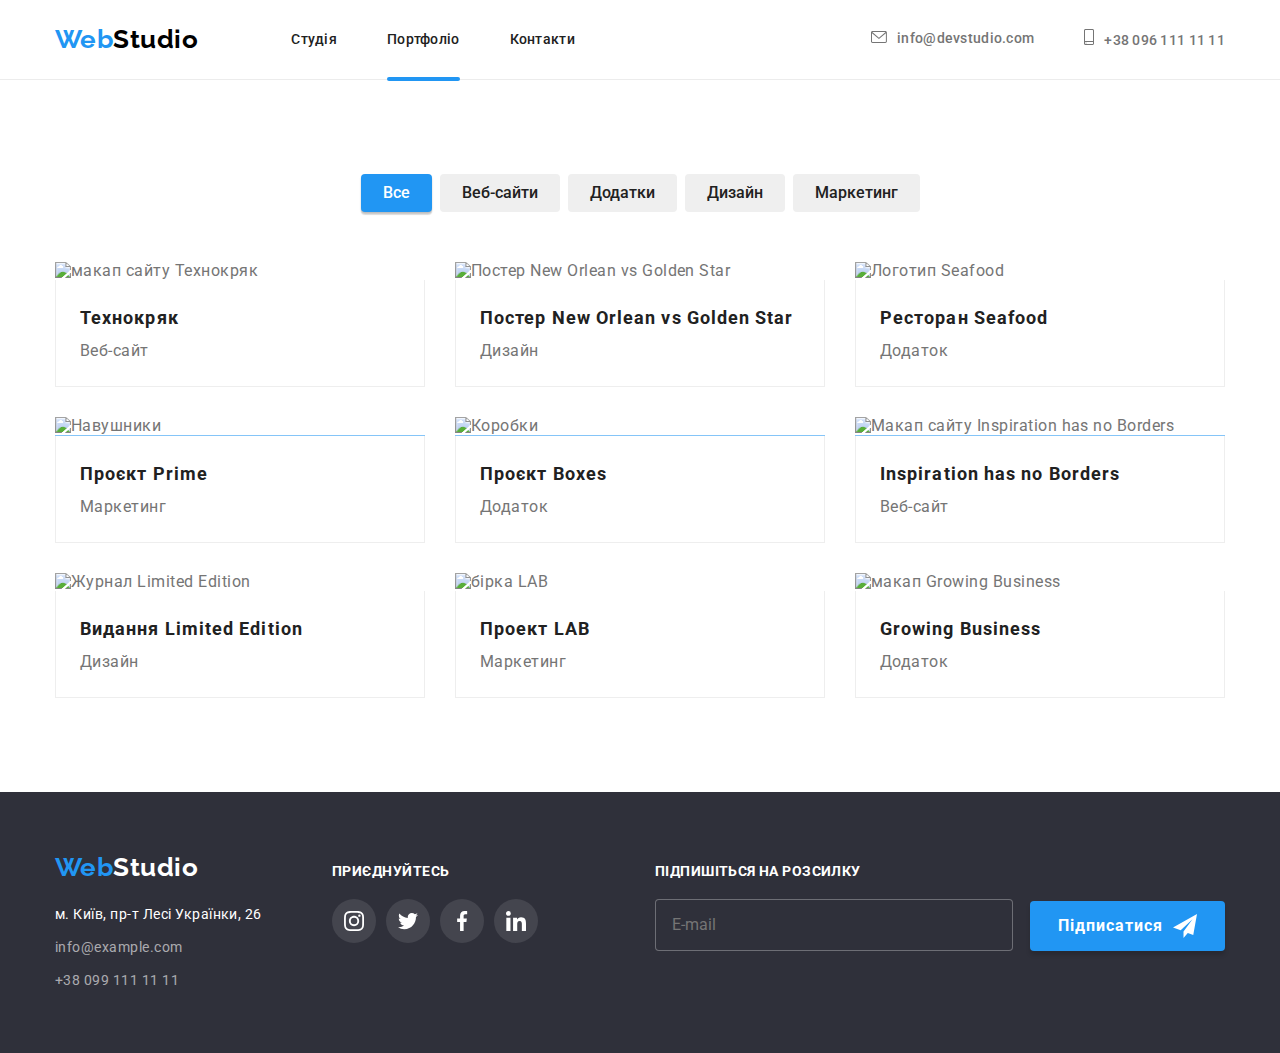
==== commit 295603be: "1" ====
--- a/portfolio.html
+++ b/portfolio.html
@@ -3,6 +3,7 @@
   <head>
     <meta charset="UTF-8" />
     <meta http-equiv="x-ua-compatible" content="ie=edge" />
+    <meta name="viewport" content="width=device-width, initial-scale=1.0" />
     <meta name="description" content="Готові рішення для бізнесу" />
     <title>WebStudio</title>
     <link rel="preconnect" href="https://fonts.googleapis.com" />
@@ -15,7 +16,7 @@
       rel="stylesheet"
       href="https://cdn.jsdelivr.net/npm/modern-normalize@1.1.0/modern-normalize.min.css"
     />
-    <link rel="stylesheet" href="/css/main.css" />
+    <link rel="stylesheet" href="./css/main.min.css" />
     <!--<link rel="stylesheet" href="css/styles.css" />-->
   </head>
   <body>
@@ -31,7 +32,7 @@
               <a class="menu__item" href="./index.html">Студія</a>
             </li>
             <li class="menu__link">
-              <a class="menu__item current" href="./portfolio.html"
+              <a class="menu__item menu__item--current" href="./portfolio.html"
                 >Портфоліо</a
               >
             </li>
@@ -40,17 +41,17 @@
             </li>
           </ul>
         </nav>
-        <ul class="menu__contact--list">
-          <li class="menu__contact--item">
-            <a class="contacts" href="mailto:info@devstudio.com"
-              ><svg class="menu__icon" width="16" height="12">
+        <ul class="contact">
+          <li class="contact__item">
+            <a class="contact_link" href="mailto:info@devstudio.com"
+              ><svg class="contact__icon" width="16" height="12">
                 <use href="./images/icons.svg#icon-envelope "></use></svg
               >info@devstudio.com
             </a>
           </li>
-          <li class="menu__contact--item">
-            <a class="contacts" href="tel:+380961111111">
-              <svg class="menu__icon" width="10" height="16">
+          <li class="contact__item">
+            <a class="contact_link" href="tel:+380961111111">
+              <svg class="contact__icon" width="10" height="16">
                 <use href="./images/icons.svg#icon-smartphone"></use></svg
               >+38 096 111 11 11
             </a>
--- a/css/main.min.css
+++ b/css/main.min.css
@@ -0,0 +1 @@
+:root{--main-color: #2196f3;--whight-color: #ffffff;--black-color: #000000;--h3-color: #212121;--p-color: #757575;--footer-color: #2f303a;--hero-color: #c4c4c4;--card-set-gap: 30px;--icon-color: #afb1b8;--accent-color: #188ce8;--transition-timing-function: cubic-bezier(0.4, 0, 0.2, 1)}html{-webkit-box-sizing:border-box;box-sizing:border-box}h1,h2,h3,h4,h5,h6,p,ul{margin:0;padding:0}img{display:block;max-width:100%;height:auto}.container{width:1200px;margin-left:auto;margin-right:auto;padding-left:15px;padding-right:15px}.section{padding-top:94px;padding-bottom:94px}li{list-style:none}.visually-hidden{position:absolute;white-space:nowrap;width:1px;height:1px;overflow:hidden;border:0;padding:0;clip:rect(0 0 0 0);-webkit-clip-path:inset(50%);clip-path:inset(50%);margin:-1px}body{font-family:"Roboto",sans-serif;color:var(--h3-color);background-color:var(--whight-color);font-size:16px;letter-spacing:.03em;color:var(--p-color)}.title{font-size:36px;line-height:1.16;text-align:center;margin-bottom:50px;color:var(--h3-color)}a{text-decoration:none;color:inherit}.footer__logo{font-family:"Raleway";font-weight:700;font-size:26px;line-height:1.19;text-decoration:none;color:var(--whight-color)}.menu__logo--part{color:#2196f3}header{border-bottom:1px solid #ececec}.page-header{display:-webkit-box;display:-ms-flexbox;display:flex;-webkit-box-align:center;-ms-flex-align:center;align-items:center}.contact{display:-webkit-box;display:-ms-flexbox;display:flex;-webkit-box-align:center;-ms-flex-align:center;align-items:center;font-weight:500;font-size:14px;line-height:1.14;letter-spacing:.02em;text-decoration:none;color:var(--p-color);fill:var(--p-color)}.contact svg{-webkit-transition:fill 250ms var(--transition-timing-function);transition:fill 250ms var(--transition-timing-function)}.contact{display:-webkit-box;display:-ms-flexbox;display:flex;margin-left:344px;-webkit-box-align:center;-ms-flex-align:center;align-items:center;margin-left:auto}.contact__item{display:-webkit-box;display:-ms-flexbox;display:flex;-ms-flex-wrap:wrap;flex-wrap:wrap;-webkit-box-align:center;-ms-flex-align:center;align-items:center;-webkit-transition:color 250ms var(--transition-timing-function);transition:color 250ms var(--transition-timing-function)}.contact__item:hover,.contact__item:focus{color:var(--main-color)}.contact__item:hover svg,.contact__item:focus svg{fill:var(--main-color)}.contact__item+.contact__item{margin-left:50px}.contact__icon{margin-right:10px}.menu{display:-webkit-box;display:-ms-flexbox;display:flex;padding-top:24px;padding-bottom:24px}.menu__logo{font-family:"Raleway";font-weight:700;font-size:26px;line-height:1.19;text-decoration:none;color:var(--black-color)}.menu__site-nav{display:-webkit-box;display:-ms-flexbox;display:flex;margin-left:93px;-webkit-box-align:center;-ms-flex-align:center;align-items:center}.menu__link:not(:last-child){margin-right:50px}.menu__link .menu__item--current::after{position:absolute;content:"";display:block;background-color:#2196f3;border-radius:2px;width:100%;height:4px;margin-top:28px}.menu__item{position:relative;font-weight:500;font-size:14px;line-height:1.14;letter-spacing:.02em;text-decoration:none;color:inherit;font-family:"Roboto",sans-serif;color:var(--h3-color);-webkit-transition:color 250ms var(--transition-timing-function);transition:color 250ms var(--transition-timing-function)}.menu__item:hover,.menu__item:focus,.menu__item .menu__item.menu__item--current{color:var(--main-color)}.hero{background-color:var(--hero-color);background-image:-webkit-gradient(linear, left top, left bottom, from(rgba(47, 48, 58, 0.4)), to(rgba(47, 48, 58, 0.4))),url(../images/hero.jpg);background-image:linear-gradient(rgba(47, 48, 58, 0.4), rgba(47, 48, 58, 0.4)),url(../images/hero.jpg);width:1600px;margin:0 auto;background-size:cover;background-repeat:no-repeat;padding-top:200px;padding-bottom:200px}.hero__button{-webkit-box-align:center;-ms-flex-align:center;align-items:center;letter-spacing:.06em;border-radius:4px;border:0cm;color:var(--whight-color);background-color:var(--main-color);font-family:inherit;font-weight:700;line-height:1.88;padding:10px 32px;cursor:pointer;-webkit-transition:background-color 250ms var(--transition-timing-function);transition:background-color 250ms var(--transition-timing-function)}.hero__button:hover,.hero__button:focus{background-color:#188ce8}.hero__container{display:-webkit-box;display:-ms-flexbox;display:flex;-webkit-box-orient:vertical;-webkit-box-direction:normal;-ms-flex-direction:column;flex-direction:column;-webkit-box-align:center;-ms-flex-align:center;align-items:center}.hero__title{margin-bottom:30px;font-weight:900;font-size:44px;line-height:1.36;text-align:center;margin-left:auto;margin-right:auto;text-transform:uppercase;color:var(--whight-color)}.advances h3{font-size:14px;line-height:1.14;text-transform:uppercase;color:var(--h3-color)}.advances p{font-size:14px;line-height:1.71}.advances__list{display:-webkit-box;display:-ms-flexbox;display:flex;-webkit-box-pack:center;-ms-flex-pack:center;justify-content:center}.advances__list>.advances__item{width:calc((100% - 3*var(--card-set-gap))/4)}.advances__item:not(:last-child){margin-right:var(--card-set-gap)}.advances__icons{display:-webkit-box;display:-ms-flexbox;display:flex;margin-bottom:55px;background-color:#f5f4fa;height:120px;-webkit-box-align:center;-ms-flex-align:center;align-items:center}.subtitle{margin-bottom:10px}.our-projects__list{display:-webkit-box;display:-ms-flexbox;display:flex;gap:var(--card-set-gap)}.our-projects__item{position:relative}.section.our-projects{padding-top:0}.our-projects__item--overlay{position:absolute;width:100%;bottom:0;padding:0;display:-webkit-box;display:-ms-flexbox;display:flex;-webkit-box-align:center;-ms-flex-align:center;align-items:center;-webkit-box-pack:center;-ms-flex-pack:center;justify-content:center;height:70px;background-color:rgba(47,48,58,.8)}.our-projects__title{margin:27px;text-transform:uppercase;font-weight:700;line-height:16px;font-size:14px;color:var(--whight-color)}.team{background-color:#f5f4fa}.team h3{font-weight:500;line-height:1.18;text-align:center;font-size:16px;color:var(--h3-color)}.team p{line-height:1.18;text-align:center}.card-item{display:-webkit-box;display:-ms-flexbox;display:flex;-ms-flex-preferred-size:calc((100% - 90px)/4);flex-basis:calc((100% - 90px)/4)}.container>.team__list{display:-webkit-box;display:-ms-flexbox;display:flex;-ms-flex-preferred-size:calc((100% - 90px)/4);flex-basis:calc((100% - 90px)/4);-webkit-box-pack:justify;-ms-flex-pack:justify;justify-content:space-between}.team__card{background-color:#fff;-webkit-box-shadow:0px 1px 3px rgba(0,0,0,.12),0px 1px 1px rgba(0,0,0,.14),0px 2px 1px rgba(0,0,0,.2);box-shadow:0px 1px 3px rgba(0,0,0,.12),0px 1px 1px rgba(0,0,0,.14),0px 2px 1px rgba(0,0,0,.2);border-radius:0px 0px 4px 4px}.description{padding-top:30px;padding-bottom:30px}.description__subtitle{padding-bottom:10px}.description__list{display:-webkit-box;display:-ms-flexbox;display:flex;margin-top:16px;-webkit-box-pack:center;-ms-flex-pack:center;justify-content:center}.link-social{display:-webkit-box;display:-ms-flexbox;display:flex;width:44px;height:44px;border-radius:50%;background-color:var(--whight-color);-webkit-box-pack:center;-ms-flex-pack:center;justify-content:center;-webkit-box-align:center;-ms-flex-align:center;align-items:center;-webkit-transition:fill 250ms var(--transition-timing-function);transition:fill 250ms var(--transition-timing-function);-webkit-transition:background-color 250ms var(--transition-timing-function);transition:background-color 250ms var(--transition-timing-function)}.link-social:hover,.link-social:focus{background-color:var(--main-color)}.link-social:hover .social-logo,.link-social:focus .social-logo{fill:var(--whight-color)}.description__icon:not(:last-child){margin-right:10px}.social-logo{fill:#afb1b8;margin:12px 12px;-webkit-transition:fill 250ms var(--transition-timing-function);transition:fill 250ms var(--transition-timing-function)}.clients__list{display:-webkit-box;display:-ms-flexbox;display:flex;gap:30px}.clients__list .clients__item{-ms-flex-preferred-size:calc((100% - 150px)/6);flex-basis:calc((100% - 150px)/6)}.clients__link{display:-webkit-box;display:-ms-flexbox;display:flex;-webkit-box-align:center;-ms-flex-align:center;align-items:center;-webkit-box-pack:center;-ms-flex-pack:center;justify-content:center;height:92px;border:1px solid #afb1b8;border:1px solid #afb1b8;border-radius:4px;cursor:pointer;-webkit-transition:fill 250ms var(--transition-timing-function);transition:fill 250ms var(--transition-timing-function);-webkit-transition:border 250ms var(--transition-timing-function);transition:border 250ms var(--transition-timing-function)}.clients__link:hover,.clients__link:focus{border:1px solid #2196f3}.clients__link:hover .clients__icon,.clients__link:focus .clients__icon{fill:#2196f3}.clients__icon{fill:#afb1b8;-webkit-transition:fill 250ms var(--transition-timing-function);transition:fill 250ms var(--transition-timing-function)}.filter{display:-webkit-box;display:-ms-flexbox;display:flex;-webkit-box-pack:center;-ms-flex-pack:center;justify-content:center;margin-bottom:50px}.filter li:not(:last-child){margin-right:8px}.filter__button{font-size:16px;font-weight:500;line-height:1.625;text-align:center;cursor:pointer;color:var(--h3-color);font-family:"Roboto",sans-serif;border:0;border-radius:4px;padding:6px 22px;-webkit-transition:color 250ms var(--transition-timing-function),background-color 250ms var(--transition-timing-function),color 250ms var(--transition-timing-function),-webkit-box-shadow 250ms var(--transition-timing-function);transition:color 250ms var(--transition-timing-function),background-color 250ms var(--transition-timing-function),color 250ms var(--transition-timing-function),-webkit-box-shadow 250ms var(--transition-timing-function);transition:color 250ms var(--transition-timing-function),background-color 250ms var(--transition-timing-function),color 250ms var(--transition-timing-function),box-shadow 250ms var(--transition-timing-function);transition:color 250ms var(--transition-timing-function),background-color 250ms var(--transition-timing-function),color 250ms var(--transition-timing-function),box-shadow 250ms var(--transition-timing-function),-webkit-box-shadow 250ms var(--transition-timing-function)}.filter__button:focus,.filter__button:hover{background:var(--main-color);-webkit-box-shadow:0px 3px 1px rgba(0,0,0,.1),0px 1px 2px rgba(0,0,0,.08),0px 2px 2px rgba(0,0,0,.12);box-shadow:0px 3px 1px rgba(0,0,0,.1),0px 1px 2px rgba(0,0,0,.08),0px 2px 2px rgba(0,0,0,.12);border-radius:4px;color:var(--whight-color)}.active{background:var(--main-color);-webkit-box-shadow:0px 3px 1px rgba(0,0,0,.1),0px 1px 2px rgba(0,0,0,.08),0px 2px 2px rgba(0,0,0,.12);box-shadow:0px 3px 1px rgba(0,0,0,.1),0px 1px 2px rgba(0,0,0,.08),0px 2px 2px rgba(0,0,0,.12);border-radius:4px;color:var(--whight-color)}.card__list h3{font-size:18px;line-height:2;letter-spacing:.06em;color:var(--h3-color)}.card__list p{line-height:1.875}.card__list a{text-decoration:none}.description--portfolio{color:var(--p-color);text-decoration:none}.card__description--title{color:var(--h3-color)}.card__link{display:block;-webkit-transition:-webkit-box-shadow 250ms var(--transition-timing-function);transition:-webkit-box-shadow 250ms var(--transition-timing-function);transition:box-shadow 250ms var(--transition-timing-function);transition:box-shadow 250ms var(--transition-timing-function), -webkit-box-shadow 250ms var(--transition-timing-function)}.card__list{display:-webkit-box;display:-ms-flexbox;display:flex;-ms-flex-wrap:wrap;flex-wrap:wrap;margin-left:calc(-1*var(--card-set-gap));margin-top:calc(-1*var(--card-set-gap))}.card__list>.card__link{-ms-flex-preferred-size:calc((100% - 3*var(--card-set-gap))/3);flex-basis:calc((100% - 3*var(--card-set-gap))/3);-webkit-box-pack:justify;-ms-flex-pack:justify;justify-content:space-between;margin-left:var(--card-set-gap);margin-top:var(--card-set-gap)}.card__description{padding:20px 24px;border-left:1px solid #eee;border-right:1px solid #eee;border-bottom:1px solid #eee}.card--overlay{width:100%;position:relative;overflow:hidden}.card__text--overlay{display:-webkit-box;display:-ms-flexbox;display:flex;-webkit-box-align:center;-ms-flex-align:center;align-items:center;-webkit-box-pack:center;-ms-flex-pack:center;justify-content:center;position:absolute;background-color:rgba(33,150,243,.9);font-weight:400;font-size:18px;line-height:1.55;letter-spacing:.03em;color:var(--whight-color);top:0px;left:0px;padding-left:24px;padding-right:24px;overflow:hidden;height:100%;width:100%;-webkit-transition:-webkit-transform 250ms cubic-bezier(0.4, 0, 0.2, 1);transition:-webkit-transform 250ms cubic-bezier(0.4, 0, 0.2, 1);transition:transform 250ms cubic-bezier(0.4, 0, 0.2, 1);transition:transform 250ms cubic-bezier(0.4, 0, 0.2, 1), -webkit-transform 250ms cubic-bezier(0.4, 0, 0.2, 1);-webkit-transform:translateY(100%);transform:translateY(100%)}.card__link--overflow{display:block;-webkit-transition:-webkit-box-shadow 250ms var(--transition-timing-function);transition:-webkit-box-shadow 250ms var(--transition-timing-function);transition:box-shadow 250ms var(--transition-timing-function);transition:box-shadow 250ms var(--transition-timing-function), -webkit-box-shadow 250ms var(--transition-timing-function)}.card__link--overflow:hover,.card__link--overflow:focus{-webkit-box-shadow:0px 1px 1px rgba(0,0,0,.12),0px 4px 4px rgba(0,0,0,.06),1px 4px 6px rgba(0,0,0,.16);box-shadow:0px 1px 1px rgba(0,0,0,.12),0px 4px 4px rgba(0,0,0,.06),1px 4px 6px rgba(0,0,0,.16)}.card__link--overflow:hover .card__text--overlay,.card__link--overflow:focus .card__text--overlay{-webkit-transform:translateY(0%);transform:translateY(0%)}.backdrop{position:fixed;top:0;bottom:0;right:0;left:0;width:100%;height:100%;background-color:rgba(0,0,0,.2);opacity:1;-webkit-transition:opacity 250ms var(--transition-timing-function);transition:opacity 250ms var(--transition-timing-function)}.modal{position:absolute;top:50%;left:50%;-webkit-transform:translate(-50%, -50%);transform:translate(-50%, -50%);width:528px;padding:40px;-webkit-transition:-webkit-transform 250ms var(--transition-timing-function) 100ms;transition:-webkit-transform 250ms var(--transition-timing-function) 100ms;transition:transform 250ms var(--transition-timing-function) 100ms;transition:transform 250ms var(--transition-timing-function) 100ms, -webkit-transform 250ms var(--transition-timing-function) 100ms;background-color:var(--whight-color);z-index:100}.modal__close--icon{-webkit-transition:fill 250ms var(--transition-timing-function) 100ms;transition:fill 250ms var(--transition-timing-function) 100ms}.modal__close--button{display:-webkit-box;display:-ms-flexbox;display:flex;-webkit-box-align:center;-ms-flex-align:center;align-items:center;-webkit-box-pack:center;-ms-flex-pack:center;justify-content:center;position:absolute;top:8px;right:8px;padding:0;width:30px;height:30px;border-radius:50%;border:1px solid rgba(0,0,0,.1);fill:#000;background:none;cursor:pointer}.modal__close--button:hover,.modal__close--button:focus{fill:var(--main-color)}.backdrop.is-hidden{opacity:0;pointer-events:none;visibility:hidden}.modal__title{margin-bottom:12px;line-height:16px;color:var(--h3-color);font-weight:700;font-size:20px;text-align:center}.modal__label{display:block;margin-bottom:4px;font-size:12px;line-height:14px}.modal__form--field{position:relative;margin-bottom:10px}.modal__form--input{display:block;width:100%;border:1px solid rgba(33,33,33,.2);border-radius:4px;height:40px;z-index:100;padding-left:40px;-webkit-transition:border 250ms var(--transition-timing-function);transition:border 250ms var(--transition-timing-function);font-size:12px;line-height:14px}.modal__form--input:hover,.modal__form--input:focus{outline:0;border:1px solid var(--main-color);border-radius:4px}.modal__form--input:hover+.modal__form--icon,.modal__form--input:focus+.modal__form--icon{fill:var(--main-color)}.modal__form--icon{position:absolute;left:12px;top:50%;-webkit-transform:translateY(-50%);transform:translateY(-50%);-webkit-transition:fill 250ms var(--transition-timing-function);transition:fill 250ms var(--transition-timing-function)}.modal__form--textarea{width:100%;height:120px;margin-bottom:20px;padding:12px 16px;resize:none;border:1px solid rgba(33,33,33,.2);-webkit-transition:border 250ms var(--transition-timing-function);transition:border 250ms var(--transition-timing-function);font-size:12px;line-height:14px}.modal__form--textarea:hover,.modal__form--textarea:focus{outline:0;border:1px solid var(--main-color);border-radius:4px}.privacy{color:var(--main-color);-webkit-transition:-webkit-text-decoration 250ms var(--transition-timing-function);transition:-webkit-text-decoration 250ms var(--transition-timing-function);transition:text-decoration 250ms var(--transition-timing-function);transition:text-decoration 250ms var(--transition-timing-function), -webkit-text-decoration 250ms var(--transition-timing-function)}.privacy:hover,.privacy:focus{text-decoration:none}.privacy__button{background-color:var(--main-color);color:var(--whight-color);margin:30px auto 0;padding:10px 52px;width:200px;-webkit-box-shadow:0px 4px 4px rgba(0,0,0,.15);box-shadow:0px 4px 4px rgba(0,0,0,.15);border-radius:4px;border:0px;cursor:pointer;-webkit-transition:background-color 250ms var(--transition-timing-function);transition:background-color 250ms var(--transition-timing-function);font-weight:700;font-size:16px;line-height:30px}.privacy__button:hover,.privacy__button:focus{background-color:var(--accent-color)}.label__privacy{width:100%;cursor:pointer;font-weight:400;font-size:14px;line-height:24px;letter-spacing:.03em;padding-left:7px;display:-webkit-box;display:-ms-flexbox;display:flex;-webkit-box-align:center;-ms-flex-align:center;align-items:center}.checkbox__privacy{position:relative;text-align:center}.modal__form--checkbox{position:absolute;width:1px;height:1px;margin:-1px;border:0;padding:0;white-space:nowrap;-webkit-clip-path:inset(100%);clip-path:inset(100%);clip:rect(0 0 0 0);overflow:hidden}.modal__form--checkbox:hover~.checkbox__checked,.modal__form--checkbox:focus~.checkbox__checked{border-color:var(--main-color)}.modal__form--checkbox:checked~.checkbox__checked{opacity:1;background-color:var(--main-color);fill:#fff}.modal__form--checkbox:checked~.checkbox__modal--icon{opacity:1;background-color:var(--main-color);fill:#fff}.checkbox__modal--icon{width:100%;width:16px;height:15px;-webkit-transition:opasity 250ms var(--transition-timing-function);transition:opasity 250ms var(--transition-timing-function);display:-webkit-box;display:-ms-flexbox;display:flex;-webkit-box-align:center;-ms-flex-align:center;align-items:center;position:absolute}.checkbox__checked{width:16px;height:15px;display:-webkit-box;display:-ms-flexbox;display:flex;border:2px solid var(--h3-color);border-radius:2px;margin-right:7px}.modal__form--checkbox~.checkbox__modal--icon{opacity:0}.footer{padding:60px 0;display:-webkit-box;display:-ms-flexbox;display:flex;background-color:var(--footer-color)}.footer__item:first-child{margin-top:20px}.footer__item:not(:last-child){margin-bottom:9px}.footer__map{font-style:normal;font-size:14px;line-height:1.71;text-decoration:none;color:var(--whight-color)}.footer__contacts{font-size:14px;line-height:1.71;text-decoration:none;color:rgba(255,255,255,.6);-webkit-transition:color 250ms var(--transition-timing-function);transition:color 250ms var(--transition-timing-function)}.footer__contacts:hover,.footer__contacts:focus{color:var(--main-color)}.join__subtitle{margin-bottom:20px;color:var(--whight-color);text-transform:uppercase;font-size:14px}.join{margin-left:70px}.join__list{display:-webkit-box;display:-ms-flexbox;display:flex}.join__link{display:-webkit-box;display:-ms-flexbox;display:flex;width:44px;height:44px;border-radius:50%;background-color:rgba(255,255,255,.1);-ms-flex-preferred-size:calc((100% - 30px)/4);flex-basis:calc((100% - 30px)/4);-webkit-transition:fill 250ms var(--transition-timing-function);transition:fill 250ms var(--transition-timing-function);-webkit-transition:background-color 250ms var(--transition-timing-function);transition:background-color 250ms var(--transition-timing-function)}.join__link:hover,.join__link:focus{background-color:#2196f3}.join__link:hover .join__icon,.join__link:focus .join__icon{fill:var(--whight-color)}.join__logo:not(:last-child){margin-right:10px}.join__icon{fill:var(--whight-color);margin:12px 12px}.foot .container{display:-webkit-box;display:-ms-flexbox;display:flex;-webkit-box-align:baseline;-ms-flex-align:baseline;align-items:baseline}.footer__content{display:-webkit-box;display:-ms-flexbox;display:flex;-webkit-box-align:baseline;-ms-flex-align:baseline;align-items:baseline}.subscribe{display:-webkit-box;display:-ms-flexbox;display:flex;-webkit-box-align:end;-ms-flex-align:end;align-items:flex-end;margin-left:auto;width:570px}.subscribe .subscribe__form{display:-webkit-box;display:-ms-flexbox;display:flex;-webkit-box-align:end;-ms-flex-align:end;align-items:flex-end;-webkit-box-pack:center;-ms-flex-pack:center;justify-content:center}.subscribe__label{text-transform:uppercase;text-align:left;color:var(--whight-color);font-weight:700;font-size:14px;line-height:16px;letter-spacing:.03em}.input__subscribe{border:1px solid rgba(255,255,255,.3);border-radius:4px;background:-webkit-gradient(linear, left bottom, left top, from(rgba(33, 150, 243, 0)), to(rgba(33, 150, 243, 0)));background:linear-gradient(0deg, rgba(33, 150, 243, 0), rgba(33, 150, 243, 0));margin-top:20px;padding-top:15px;padding-bottom:15px;padding-left:16px;width:358px;color:rgba(255,255,255,.6);font-size:16px;line-height:20px;-webkit-transition:border 250ms var(--transition-timing-function);transition:border 250ms var(--transition-timing-function)}.input__subscribe:hover,.input__subscribe:focus{border:1px solid var(--main-color);outline:0}.subscribe__button{display:-webkit-box;display:-ms-flexbox;display:flex;cursor:pointer;-webkit-box-align:center;-ms-flex-align:center;align-items:center;height:50px;margin-left:12px;color:var(--whight-color);background-color:var(--main-color);border:#2196f3;border-radius:4px;-webkit-box-shadow:0px 4px 4px rgba(0,0,0,.15);box-shadow:0px 4px 4px rgba(0,0,0,.15);font-weight:700;font-size:16px;line-height:30px;letter-spacing:.06em;padding:10px 28px;-webkit-transition:background-color 250ms var(--transition-timing-function);transition:background-color 250ms var(--transition-timing-function)}.subscribe__button:hover,.subscribe__button:focus{background-color:var(--accent-color)}.subscribe__icon{margin-left:10px;fill:var(--whight-color)}/*# sourceMappingURL=main.min.css.map */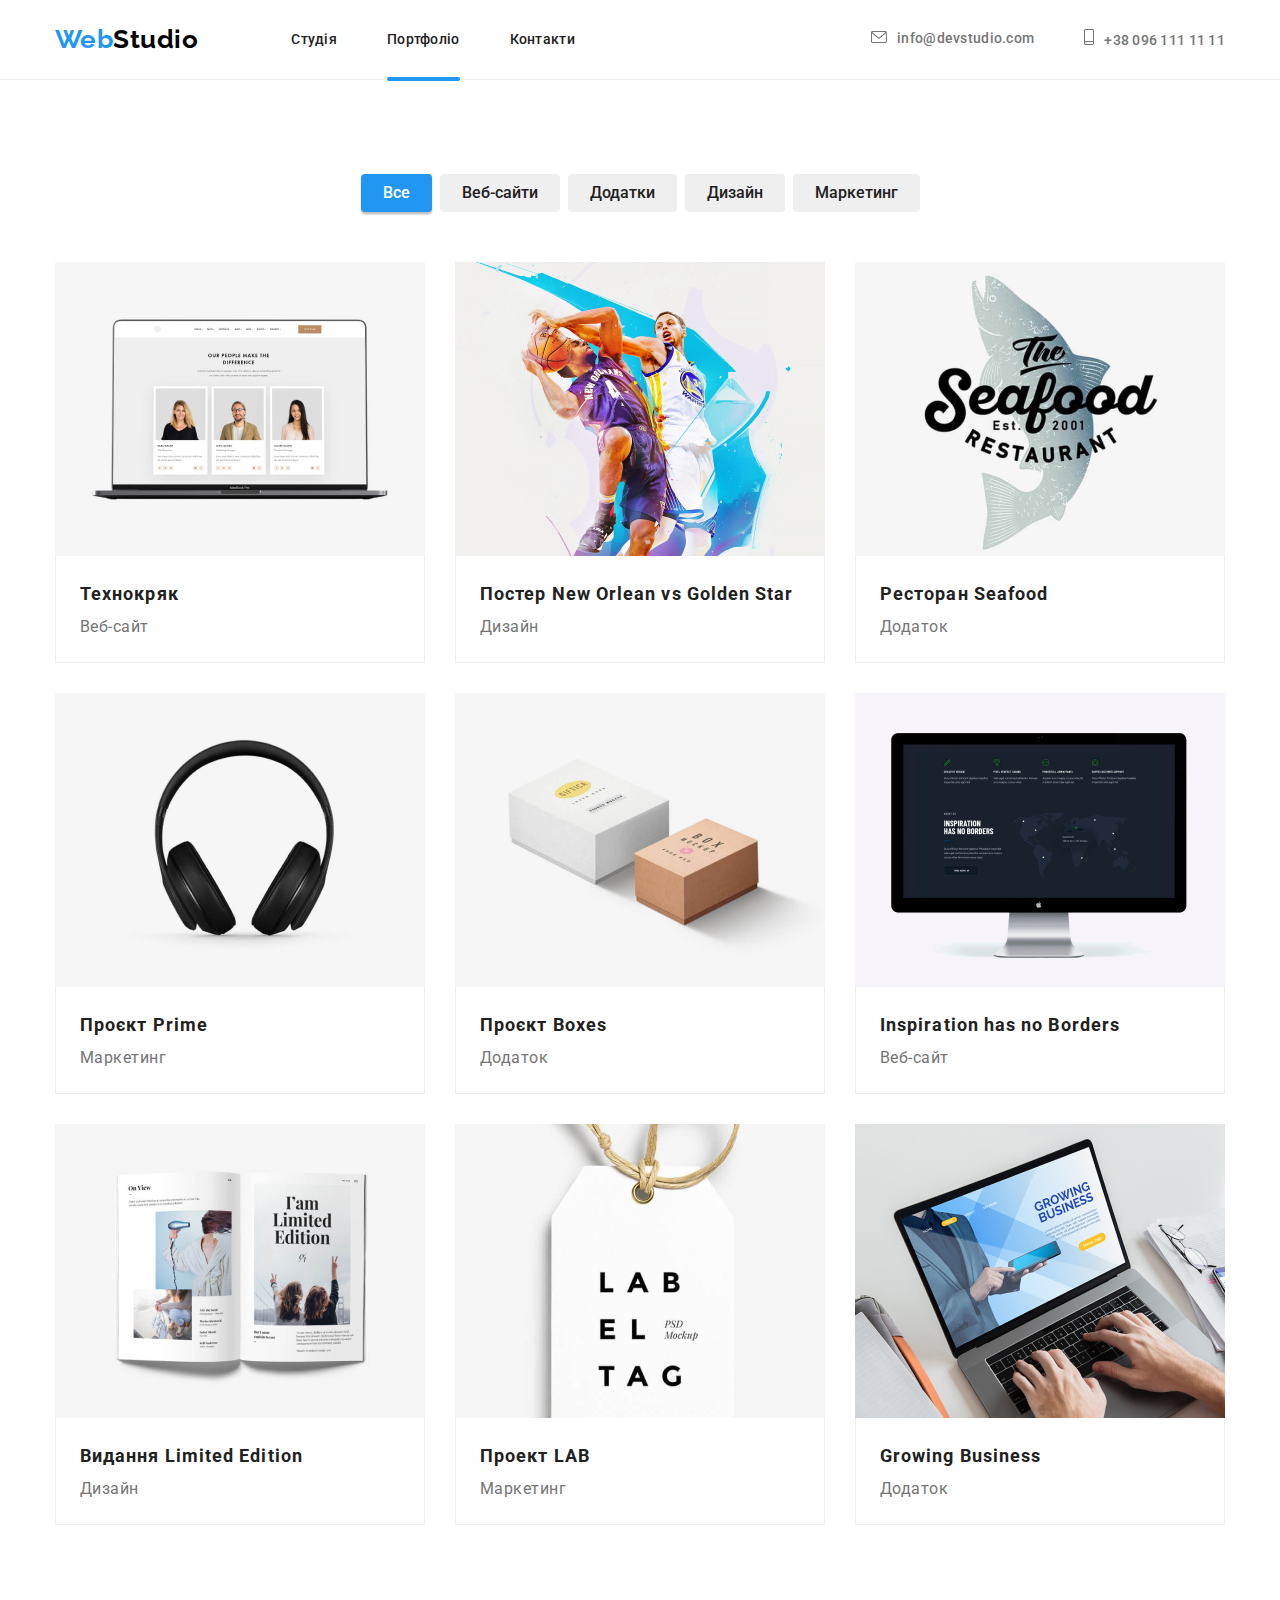
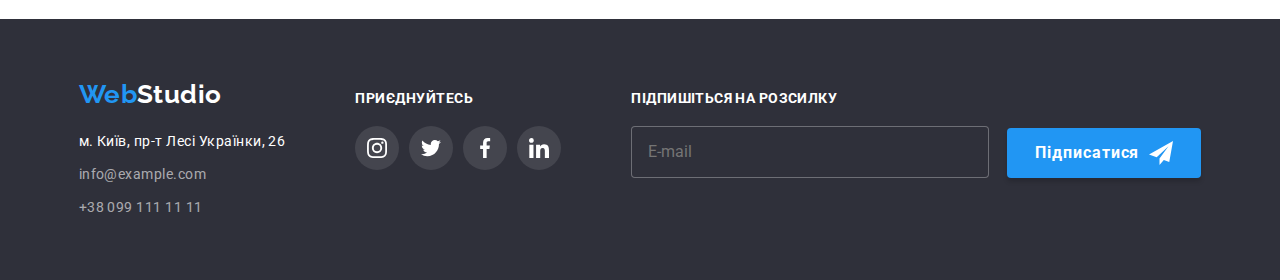
==== commit 8d59b0db: "fix" ====
--- a/portfolio.html
+++ b/portfolio.html
@@ -22,7 +22,6 @@
   <body>
     <header class="header">
       <div class="container page-header">
-        <!-- Навігація на інші сторінки -->
         <nav class="menu">
           <a class="menu__logo" href="index.html">
             <span class="menu__logo--part">Web</span>Studio</a
@@ -45,14 +44,14 @@
           <li class="contact__item">
             <a class="contact_link" href="mailto:info@devstudio.com"
               ><svg class="contact__icon" width="16" height="12">
-                <use href="./images/icons.svg#icon-envelope "></use></svg
+                <use href="./images/SVG/icons.svg#icon-envelope "></use></svg
               >info@devstudio.com
             </a>
           </li>
           <li class="contact__item">
             <a class="contact_link" href="tel:+380961111111">
               <svg class="contact__icon" width="10" height="16">
-                <use href="./images/icons.svg#icon-smartphone"></use></svg
+                <use href="./images/SVG/icons.svg#icon-smartphone"></use></svg
               >+38 096 111 11 11
             </a>
           </li>
@@ -66,19 +65,19 @@
         <div class="container portfolio">
           <h1 class="title visually-hidden">Наші проекти</h1>
           <ul class="filter">
-            <li>
+            <li class="filter__item">
               <button class="filter__button active" type="button">Все</button>
             </li>
-            <li>
+            <li class="filter__item">
               <button class="filter__button" type="button">Веб-сайти</button>
             </li>
-            <li>
+            <li class="filter__item">
               <button class="filter__button" type="button">Додатки</button>
             </li>
-            <li>
+            <li class="filter__item">
               <button class="filter__button" type="button">Дизайн</button>
             </li>
-            <li>
+            <li class="filter__item">
               <button class="filter__button" type="button">Маркетинг</button>
             </li>
           </ul>
@@ -87,12 +86,35 @@
             <li class="card__link">
               <a href="" class="card__link--overflow">
                 <div class="card--overlay">
-                  <img
-                    class="card__image"
-                    src="images/project1.jpg"
-                    alt="макап сайту Технокряк"
-                    width="370"
-                  />
+                  <picture>
+                    <source
+                      srcset="
+                        ./images/project/l/project1-l.jpg    1x,
+                        ./images/project/l/project1-l@2x.jpg 2x
+                      "
+                      media="(min-width: 1200px)"
+                    />
+                    <source
+                      srcset="
+                        ./images/project/m/project1-m.jpg    1x,
+                        ./images/project/m/project1-m@2x.jpg 2x
+                      "
+                      media="(min-width: 768px)"
+                    />
+                    <source
+                      srcset="
+                        ./images/project/s/project1-s.jpg    1x,
+                        ./images/project/s/project1-s@2x.jpg 2x
+                      "
+                      media="(max-width: 767px)"
+                    />
+                    <img
+                      class="card__image"
+                      src="./images/project/s/project1-s.jpg"
+                      alt="ноутбук"
+                      width="370"
+                    />
+                  </picture>
                   <p class="card__text--overlay">
                     Ресурс пропонує комплексні пропозиції з різним рівнем
                     функціоналу та сервісів. Все це дозволить відвідувачу
@@ -108,12 +130,35 @@
             <li class="card__link">
               <a href="" class="card__link--overflow">
                 <div class="card--overlay">
-                  <img
-                    class="card__image"
-                    src="images/project2.jpg"
-                    alt="Постер New Orlean vs Golden Star"
-                    width="370"
-                  />
+                  <picture>
+                    <source
+                      srcset="
+                        ./images/project/l/project2-l.jpg    1x,
+                        ./images/project/l/project2-l@2x.jpg 2x
+                      "
+                      media="(min-width: 1200px)"
+                    />
+                    <source
+                      srcset="
+                        ./images/project/m/project2-m.jpg    1x,
+                        ./images/project/m/project2-m@2x.jpg 2x
+                      "
+                      media="(min-width: 768px)"
+                    />
+                    <source
+                      srcset="
+                        ./images/project/s/project2-s.jpg    1x,
+                        ./images/project/s/project2-s@2x.jpg 2x
+                      "
+                      media="(max-width: 767px)"
+                    />
+                    <img
+                      class="card__image"
+                      src="./images/project/s/project2-s.jpg"
+                      alt="ноутбук"
+                      width="370"
+                    />
+                  </picture>
                   <p class="card__text--overlay">
                     Ресурс пропонує комплексні пропозиції з різним рівнем
                     функціоналу та сервісів. Все це дозволить відвідувачу
@@ -132,12 +177,35 @@
             <li class="card__link">
               <a href="" class="card__link--overflow">
                 <div class="card--overlay">
-                  <img
-                    class="card__image"
-                    src="images/project3.jpg"
-                    alt="Логотип Seafood"
-                    width="370"
-                  />
+                  <picture>
+                    <source
+                      srcset="
+                        ./images/project/l/project3-l.jpg    1x,
+                        ./images/project/l/project3-l@2x.jpg 2x
+                      "
+                      media="(min-width: 1200px)"
+                    />
+                    <source
+                      srcset="
+                        ./images/project/m/project3-m.jpg    1x,
+                        ./images/project/m/project3-m@2x.jpg 2x
+                      "
+                      media="(min-width: 768px)"
+                    />
+                    <source
+                      srcset="
+                        ./images/project/s/project3-s.jpg    1x,
+                        ./images/project/s/project3-s@2x.jpg 2x
+                      "
+                      media="(max-width: 767px)"
+                    />
+                    <img
+                      class="card__image"
+                      src="./images/project/s/project3-s.jpg"
+                      alt="ноутбук"
+                      width="370"
+                    />
+                  </picture>
                   <p class="card__text--overlay">
                     Ресурс пропонує комплексні пропозиції з різним рівнем
                     функціоналу та сервісів. Все це дозволить відвідувачу
@@ -155,12 +223,35 @@
             <li class="card__link">
               <a href="" class="card__link--overflow">
                 <div class="card--overlay">
-                  <img
-                    class="card__image"
-                    src="images/project4.jpg"
-                    alt="Навушники"
-                    width="370"
-                  />
+                  <picture>
+                    <source
+                      srcset="
+                        ./images/project/l/project4-l.jpg    1x,
+                        ./images/project/l/project4-l@2x.jpg 2x
+                      "
+                      media="(min-width: 1200px)"
+                    />
+                    <source
+                      srcset="
+                        ./images/project/m/project4-m.jpg    1x,
+                        ./images/project/m/project4-m@2x.jpg 2x
+                      "
+                      media="(min-width: 768px)"
+                    />
+                    <source
+                      srcset="
+                        ./images/project/s/project4-s.jpg    1x,
+                        ./images/project/s/project4-s@2x.jpg 2x
+                      "
+                      media="(max-width: 767px)"
+                    />
+                    <img
+                      class="card__image"
+                      src="./images/project/s/project4-s.jpg"
+                      alt="ноутбук"
+                      width="370"
+                    />
+                  </picture>
                   <p class="card__text--overlay">
                     Ресурс пропонує комплексні пропозиції з різним рівнем
                     функціоналу та сервісів. Все це дозволить відвідувачу
@@ -178,12 +269,35 @@
             <li class="card__link">
               <a href="" class="card__link--overflow">
                 <div class="card--overlay">
-                  <img
-                    class="card__image"
-                    src="images/project5.jpg"
-                    alt="Коробки"
-                    width="370"
-                  />
+                  <picture>
+                    <source
+                      srcset="
+                        ./images/project/l/project5-l.jpg    1x,
+                        ./images/project/l/project5-l@2x.jpg 2x
+                      "
+                      media="(min-width: 1200px)"
+                    />
+                    <source
+                      srcset="
+                        ./images/project/m/project5-m.jpg    1x,
+                        ./images/project/m/project5-m@2x.jpg 2x
+                      "
+                      media="(min-width: 768px)"
+                    />
+                    <source
+                      srcset="
+                        ./images/project/s/project5-s.jpg    1x,
+                        ./images/project/s/project5-s@2x.jpg 2x
+                      "
+                      media="(max-width: 767px)"
+                    />
+                    <img
+                      class="card__image"
+                      src="./images/project/s/project5-s.jpg"
+                      alt="ноутбук"
+                      width="370"
+                    />
+                  </picture>
                   <p class="card__text--overlay">
                     Ресурс пропонує комплексні пропозиції з різним рівнем
                     функціоналу та сервісів. Все це дозволить відвідувачу
@@ -201,12 +315,35 @@
             <li class="card__link">
               <a href="" class="card__link--overflow">
                 <div class="card--overlay">
-                  <img
-                    class="card__image"
-                    src="images/project6.jpg"
-                    alt="Макап сайту Inspiration has no Borders"
-                    width="370"
-                  />
+                  <picture>
+                    <source
+                      srcset="
+                        ./images/project/l/project6-l.jpg    1x,
+                        ./images/project/l/project6-l@2x.jpg 2x
+                      "
+                      media="(min-width: 1200px)"
+                    />
+                    <source
+                      srcset="
+                        ./images/project/m/project6-m.jpg    1x,
+                        ./images/project/m/project6-m@2x.jpg 2x
+                      "
+                      media="(min-width: 768px)"
+                    />
+                    <source
+                      srcset="
+                        ./images/project/s/project6-s.jpg    1x,
+                        ./images/project/s/project6-s@2x.jpg 2x
+                      "
+                      media="(max-width: 767px)"
+                    />
+                    <img
+                      class="card__image"
+                      src="./images/project/s/project6-s.jpg"
+                      alt="ноутбук"
+                      width="370"
+                    />
+                  </picture>
                   <p class="card__text--overlay">
                     Ресурс пропонує комплексні пропозиції з різним рівнем
                     функціоналу та сервісів. Все це дозволить відвідувачу
@@ -224,12 +361,35 @@
             <li class="card__link">
               <a href="" class="card__link--overflow">
                 <div class="card--overlay">
-                  <img
-                    class="card__image"
-                    src="images/project7.jpg"
-                    alt="Журнал Limited Edition"
-                    width="370"
-                  />
+                  <picture>
+                    <source
+                      srcset="
+                        ./images/project/l/project7-l.jpg    1x,
+                        ./images/project/l/project7-l@2x.jpg 2x
+                      "
+                      media="(min-width: 1200px)"
+                    />
+                    <source
+                      srcset="
+                        ./images/project/m/project7-m.jpg    1x,
+                        ./images/project/m/project7-m@2x.jpg 2x
+                      "
+                      media="(min-width: 768px)"
+                    />
+                    <source
+                      srcset="
+                        ./images/project/s/project7-s.jpg    1x,
+                        ./images/project/s/project7-s@2x.jpg 2x
+                      "
+                      media="(max-width: 767px)"
+                    />
+                    <img
+                      class="card__image"
+                      src="./images/project/s/project7-s.jpg"
+                      alt="ноутбук"
+                      width="370"
+                    />
+                  </picture>
                   <p class="card__text--overlay">
                     Ресурс пропонує комплексні пропозиції з різним рівнем
                     функціоналу та сервісів. Все це дозволить відвідувачу
@@ -247,12 +407,35 @@
             <li class="card__link">
               <a href="" class="card__link--overflow">
                 <div class="card--overlay">
-                  <img
-                    class="card__image"
-                    src="images/project8.jpg"
-                    alt="бірка LAB"
-                    width="370"
-                  />
+                  <picture>
+                    <source
+                      srcset="
+                        ./images/project/l/project8-l.jpg    1x,
+                        ./images/project/l/project8-l@2x.jpg 2x
+                      "
+                      media="(min-width: 1200px)"
+                    />
+                    <source
+                      srcset="
+                        ./images/project/m/project8-m.jpg    1x,
+                        ./images/project/m/project8-m@2x.jpg 2x
+                      "
+                      media="(min-width: 768px)"
+                    />
+                    <source
+                      srcset="
+                        ./images/project/s/project8-s.jpg    1x,
+                        ./images/project/s/project8-s@2x.jpg 2x
+                      "
+                      media="(max-width: 767px)"
+                    />
+                    <img
+                      class="card__image"
+                      src="./images/project/s/project8-s.jpg"
+                      alt="ноутбук"
+                      width="370"
+                    />
+                  </picture>
                   <p class="card__text--overlay">
                     Ресурс пропонує комплексні пропозиції з різним рівнем
                     функціоналу та сервісів. Все це дозволить відвідувачу
@@ -270,12 +453,35 @@
             <li class="card__link">
               <a href="" class="card__link--overflow">
                 <div class="card--overlay">
-                  <img
-                    class="card__image"
-                    src="images/project9.jpg"
-                    alt="макап Growing Business"
-                    width="370"
-                  />
+                  <picture>
+                    <source
+                      srcset="
+                        ./images/project/l/project9-l.jpg    1x,
+                        ./images/project/l/project9-l@2x.jpg 2x
+                      "
+                      media="(min-width: 1200px)"
+                    />
+                    <source
+                      srcset="
+                        ./images/project/m/project9-m.jpg    1x,
+                        ./images/project/m/project9-m@2x.jpg 2x
+                      "
+                      media="(min-width: 768px)"
+                    />
+                    <source
+                      srcset="
+                        ./images/project/s/project9-s.jpg    1x,
+                        ./images/project/s/project9-s@2x.jpg 2x
+                      "
+                      media="(max-width: 767px)"
+                    />
+                    <img
+                      class="card__image"
+                      src="./images/project/s/project9-s.jpg"
+                      alt="ноутбук"
+                      width="370"
+                    />
+                  </picture>
                   <p class="card__text--overlay">
                     Ресурс пропонує комплексні пропозиції з різним рівнем
                     функціоналу та сервісів. Все це дозволить відвідувачу
@@ -294,7 +500,6 @@
         </div>
       </section>
     </main>
-    <!--footer-->
     <footer class="footer">
       <div class="container footer__content">
         <div>
@@ -331,26 +536,26 @@
             <li class="join__logo">
               <a href="" class="join__link">
                 <svg class="join__icon" width="20" height="20">
-                  <use href="./images/icons.svg#icon-instagram"></use>
+                  <use href="./images/SVG/icons.svg#icon-instagram"></use>
                 </svg>
               </a>
             </li>
             <li class="join__logo">
               <a href="" class="join__link">
                 <svg class="join__icon" width="20" height="20">
-                  <use href="./images/icons.svg#icon-twitter"></use></svg
+                  <use href="./images/SVG/icons.svg#icon-twitter"></use></svg
               ></a>
             </li>
             <li class="join__logo">
               <a href="" class="join__link">
                 <svg class="join__icon" width="20" height="20">
-                  <use href="./images/icons.svg#icon-facebook"></use></svg
+                  <use href="./images/SVG/icons.svg#icon-facebook"></use></svg
               ></a>
             </li>
             <li class="join__logo">
               <a href="" class="join__link">
                 <svg class="join__icon" width="20" height="20">
-                  <use href="./images/icons.svg#icon-linkedin"></use></svg
+                  <use href="./images/SVG/icons.svg#icon-linkedin"></use></svg
               ></a>
             </li>
           </ul>
@@ -369,7 +574,7 @@
             <button class="subscribe__button" type="submit">
               Підписатися
               <svg class="subscribe__icon" width="24" height="24">
-                <use href="./images/icons.svg#icon-send"></use>
+                <use href="./images/SVG/icons.svg#icon-send"></use>
               </svg>
             </button>
           </form>
--- a/css/main.min.css
+++ b/css/main.min.css
@@ -1 +1 @@
-:root{--main-color: #2196f3;--whight-color: #ffffff;--black-color: #000000;--h3-color: #212121;--p-color: #757575;--footer-color: #2f303a;--hero-color: #c4c4c4;--card-set-gap: 30px;--icon-color: #afb1b8;--accent-color: #188ce8;--transition-timing-function: cubic-bezier(0.4, 0, 0.2, 1)}html{-webkit-box-sizing:border-box;box-sizing:border-box}h1,h2,h3,h4,h5,h6,p,ul{margin:0;padding:0}img{display:block;max-width:100%;height:auto}.container{width:1200px;margin-left:auto;margin-right:auto;padding-left:15px;padding-right:15px}.section{padding-top:94px;padding-bottom:94px}li{list-style:none}.visually-hidden{position:absolute;white-space:nowrap;width:1px;height:1px;overflow:hidden;border:0;padding:0;clip:rect(0 0 0 0);-webkit-clip-path:inset(50%);clip-path:inset(50%);margin:-1px}body{font-family:"Roboto",sans-serif;color:var(--h3-color);background-color:var(--whight-color);font-size:16px;letter-spacing:.03em;color:var(--p-color)}.title{font-size:36px;line-height:1.16;text-align:center;margin-bottom:50px;color:var(--h3-color)}a{text-decoration:none;color:inherit}.footer__logo{font-family:"Raleway";font-weight:700;font-size:26px;line-height:1.19;text-decoration:none;color:var(--whight-color)}.menu__logo--part{color:#2196f3}header{border-bottom:1px solid #ececec}.page-header{display:-webkit-box;display:-ms-flexbox;display:flex;-webkit-box-align:center;-ms-flex-align:center;align-items:center}.contact{display:-webkit-box;display:-ms-flexbox;display:flex;-webkit-box-align:center;-ms-flex-align:center;align-items:center;font-weight:500;font-size:14px;line-height:1.14;letter-spacing:.02em;text-decoration:none;color:var(--p-color);fill:var(--p-color)}.contact svg{-webkit-transition:fill 250ms var(--transition-timing-function);transition:fill 250ms var(--transition-timing-function)}.contact{display:-webkit-box;display:-ms-flexbox;display:flex;margin-left:344px;-webkit-box-align:center;-ms-flex-align:center;align-items:center;margin-left:auto}.contact__item{display:-webkit-box;display:-ms-flexbox;display:flex;-ms-flex-wrap:wrap;flex-wrap:wrap;-webkit-box-align:center;-ms-flex-align:center;align-items:center;-webkit-transition:color 250ms var(--transition-timing-function);transition:color 250ms var(--transition-timing-function)}.contact__item:hover,.contact__item:focus{color:var(--main-color)}.contact__item:hover svg,.contact__item:focus svg{fill:var(--main-color)}.contact__item+.contact__item{margin-left:50px}.contact__icon{margin-right:10px}.menu{display:-webkit-box;display:-ms-flexbox;display:flex;padding-top:24px;padding-bottom:24px}.menu__logo{font-family:"Raleway";font-weight:700;font-size:26px;line-height:1.19;text-decoration:none;color:var(--black-color)}.menu__site-nav{display:-webkit-box;display:-ms-flexbox;display:flex;margin-left:93px;-webkit-box-align:center;-ms-flex-align:center;align-items:center}.menu__link:not(:last-child){margin-right:50px}.menu__link .menu__item--current::after{position:absolute;content:"";display:block;background-color:#2196f3;border-radius:2px;width:100%;height:4px;margin-top:28px}.menu__item{position:relative;font-weight:500;font-size:14px;line-height:1.14;letter-spacing:.02em;text-decoration:none;color:inherit;font-family:"Roboto",sans-serif;color:var(--h3-color);-webkit-transition:color 250ms var(--transition-timing-function);transition:color 250ms var(--transition-timing-function)}.menu__item:hover,.menu__item:focus,.menu__item .menu__item.menu__item--current{color:var(--main-color)}.hero{background-color:var(--hero-color);background-image:-webkit-gradient(linear, left top, left bottom, from(rgba(47, 48, 58, 0.4)), to(rgba(47, 48, 58, 0.4))),url(../images/hero.jpg);background-image:linear-gradient(rgba(47, 48, 58, 0.4), rgba(47, 48, 58, 0.4)),url(../images/hero.jpg);width:1600px;margin:0 auto;background-size:cover;background-repeat:no-repeat;padding-top:200px;padding-bottom:200px}.hero__button{-webkit-box-align:center;-ms-flex-align:center;align-items:center;letter-spacing:.06em;border-radius:4px;border:0cm;color:var(--whight-color);background-color:var(--main-color);font-family:inherit;font-weight:700;line-height:1.88;padding:10px 32px;cursor:pointer;-webkit-transition:background-color 250ms var(--transition-timing-function);transition:background-color 250ms var(--transition-timing-function)}.hero__button:hover,.hero__button:focus{background-color:#188ce8}.hero__container{display:-webkit-box;display:-ms-flexbox;display:flex;-webkit-box-orient:vertical;-webkit-box-direction:normal;-ms-flex-direction:column;flex-direction:column;-webkit-box-align:center;-ms-flex-align:center;align-items:center}.hero__title{margin-bottom:30px;font-weight:900;font-size:44px;line-height:1.36;text-align:center;margin-left:auto;margin-right:auto;text-transform:uppercase;color:var(--whight-color)}.advances h3{font-size:14px;line-height:1.14;text-transform:uppercase;color:var(--h3-color)}.advances p{font-size:14px;line-height:1.71}.advances__list{display:-webkit-box;display:-ms-flexbox;display:flex;-webkit-box-pack:center;-ms-flex-pack:center;justify-content:center}.advances__list>.advances__item{width:calc((100% - 3*var(--card-set-gap))/4)}.advances__item:not(:last-child){margin-right:var(--card-set-gap)}.advances__icons{display:-webkit-box;display:-ms-flexbox;display:flex;margin-bottom:55px;background-color:#f5f4fa;height:120px;-webkit-box-align:center;-ms-flex-align:center;align-items:center}.subtitle{margin-bottom:10px}.our-projects__list{display:-webkit-box;display:-ms-flexbox;display:flex;gap:var(--card-set-gap)}.our-projects__item{position:relative}.section.our-projects{padding-top:0}.our-projects__item--overlay{position:absolute;width:100%;bottom:0;padding:0;display:-webkit-box;display:-ms-flexbox;display:flex;-webkit-box-align:center;-ms-flex-align:center;align-items:center;-webkit-box-pack:center;-ms-flex-pack:center;justify-content:center;height:70px;background-color:rgba(47,48,58,.8)}.our-projects__title{margin:27px;text-transform:uppercase;font-weight:700;line-height:16px;font-size:14px;color:var(--whight-color)}.team{background-color:#f5f4fa}.team h3{font-weight:500;line-height:1.18;text-align:center;font-size:16px;color:var(--h3-color)}.team p{line-height:1.18;text-align:center}.card-item{display:-webkit-box;display:-ms-flexbox;display:flex;-ms-flex-preferred-size:calc((100% - 90px)/4);flex-basis:calc((100% - 90px)/4)}.container>.team__list{display:-webkit-box;display:-ms-flexbox;display:flex;-ms-flex-preferred-size:calc((100% - 90px)/4);flex-basis:calc((100% - 90px)/4);-webkit-box-pack:justify;-ms-flex-pack:justify;justify-content:space-between}.team__card{background-color:#fff;-webkit-box-shadow:0px 1px 3px rgba(0,0,0,.12),0px 1px 1px rgba(0,0,0,.14),0px 2px 1px rgba(0,0,0,.2);box-shadow:0px 1px 3px rgba(0,0,0,.12),0px 1px 1px rgba(0,0,0,.14),0px 2px 1px rgba(0,0,0,.2);border-radius:0px 0px 4px 4px}.description{padding-top:30px;padding-bottom:30px}.description__subtitle{padding-bottom:10px}.description__list{display:-webkit-box;display:-ms-flexbox;display:flex;margin-top:16px;-webkit-box-pack:center;-ms-flex-pack:center;justify-content:center}.link-social{display:-webkit-box;display:-ms-flexbox;display:flex;width:44px;height:44px;border-radius:50%;background-color:var(--whight-color);-webkit-box-pack:center;-ms-flex-pack:center;justify-content:center;-webkit-box-align:center;-ms-flex-align:center;align-items:center;-webkit-transition:fill 250ms var(--transition-timing-function);transition:fill 250ms var(--transition-timing-function);-webkit-transition:background-color 250ms var(--transition-timing-function);transition:background-color 250ms var(--transition-timing-function)}.link-social:hover,.link-social:focus{background-color:var(--main-color)}.link-social:hover .social-logo,.link-social:focus .social-logo{fill:var(--whight-color)}.description__icon:not(:last-child){margin-right:10px}.social-logo{fill:#afb1b8;margin:12px 12px;-webkit-transition:fill 250ms var(--transition-timing-function);transition:fill 250ms var(--transition-timing-function)}.clients__list{display:-webkit-box;display:-ms-flexbox;display:flex;gap:30px}.clients__list .clients__item{-ms-flex-preferred-size:calc((100% - 150px)/6);flex-basis:calc((100% - 150px)/6)}.clients__link{display:-webkit-box;display:-ms-flexbox;display:flex;-webkit-box-align:center;-ms-flex-align:center;align-items:center;-webkit-box-pack:center;-ms-flex-pack:center;justify-content:center;height:92px;border:1px solid #afb1b8;border:1px solid #afb1b8;border-radius:4px;cursor:pointer;-webkit-transition:fill 250ms var(--transition-timing-function);transition:fill 250ms var(--transition-timing-function);-webkit-transition:border 250ms var(--transition-timing-function);transition:border 250ms var(--transition-timing-function)}.clients__link:hover,.clients__link:focus{border:1px solid #2196f3}.clients__link:hover .clients__icon,.clients__link:focus .clients__icon{fill:#2196f3}.clients__icon{fill:#afb1b8;-webkit-transition:fill 250ms var(--transition-timing-function);transition:fill 250ms var(--transition-timing-function)}.filter{display:-webkit-box;display:-ms-flexbox;display:flex;-webkit-box-pack:center;-ms-flex-pack:center;justify-content:center;margin-bottom:50px}.filter li:not(:last-child){margin-right:8px}.filter__button{font-size:16px;font-weight:500;line-height:1.625;text-align:center;cursor:pointer;color:var(--h3-color);font-family:"Roboto",sans-serif;border:0;border-radius:4px;padding:6px 22px;-webkit-transition:color 250ms var(--transition-timing-function),background-color 250ms var(--transition-timing-function),color 250ms var(--transition-timing-function),-webkit-box-shadow 250ms var(--transition-timing-function);transition:color 250ms var(--transition-timing-function),background-color 250ms var(--transition-timing-function),color 250ms var(--transition-timing-function),-webkit-box-shadow 250ms var(--transition-timing-function);transition:color 250ms var(--transition-timing-function),background-color 250ms var(--transition-timing-function),color 250ms var(--transition-timing-function),box-shadow 250ms var(--transition-timing-function);transition:color 250ms var(--transition-timing-function),background-color 250ms var(--transition-timing-function),color 250ms var(--transition-timing-function),box-shadow 250ms var(--transition-timing-function),-webkit-box-shadow 250ms var(--transition-timing-function)}.filter__button:focus,.filter__button:hover{background:var(--main-color);-webkit-box-shadow:0px 3px 1px rgba(0,0,0,.1),0px 1px 2px rgba(0,0,0,.08),0px 2px 2px rgba(0,0,0,.12);box-shadow:0px 3px 1px rgba(0,0,0,.1),0px 1px 2px rgba(0,0,0,.08),0px 2px 2px rgba(0,0,0,.12);border-radius:4px;color:var(--whight-color)}.active{background:var(--main-color);-webkit-box-shadow:0px 3px 1px rgba(0,0,0,.1),0px 1px 2px rgba(0,0,0,.08),0px 2px 2px rgba(0,0,0,.12);box-shadow:0px 3px 1px rgba(0,0,0,.1),0px 1px 2px rgba(0,0,0,.08),0px 2px 2px rgba(0,0,0,.12);border-radius:4px;color:var(--whight-color)}.card__list h3{font-size:18px;line-height:2;letter-spacing:.06em;color:var(--h3-color)}.card__list p{line-height:1.875}.card__list a{text-decoration:none}.description--portfolio{color:var(--p-color);text-decoration:none}.card__description--title{color:var(--h3-color)}.card__link{display:block;-webkit-transition:-webkit-box-shadow 250ms var(--transition-timing-function);transition:-webkit-box-shadow 250ms var(--transition-timing-function);transition:box-shadow 250ms var(--transition-timing-function);transition:box-shadow 250ms var(--transition-timing-function), -webkit-box-shadow 250ms var(--transition-timing-function)}.card__list{display:-webkit-box;display:-ms-flexbox;display:flex;-ms-flex-wrap:wrap;flex-wrap:wrap;margin-left:calc(-1*var(--card-set-gap));margin-top:calc(-1*var(--card-set-gap))}.card__list>.card__link{-ms-flex-preferred-size:calc((100% - 3*var(--card-set-gap))/3);flex-basis:calc((100% - 3*var(--card-set-gap))/3);-webkit-box-pack:justify;-ms-flex-pack:justify;justify-content:space-between;margin-left:var(--card-set-gap);margin-top:var(--card-set-gap)}.card__description{padding:20px 24px;border-left:1px solid #eee;border-right:1px solid #eee;border-bottom:1px solid #eee}.card--overlay{width:100%;position:relative;overflow:hidden}.card__text--overlay{display:-webkit-box;display:-ms-flexbox;display:flex;-webkit-box-align:center;-ms-flex-align:center;align-items:center;-webkit-box-pack:center;-ms-flex-pack:center;justify-content:center;position:absolute;background-color:rgba(33,150,243,.9);font-weight:400;font-size:18px;line-height:1.55;letter-spacing:.03em;color:var(--whight-color);top:0px;left:0px;padding-left:24px;padding-right:24px;overflow:hidden;height:100%;width:100%;-webkit-transition:-webkit-transform 250ms cubic-bezier(0.4, 0, 0.2, 1);transition:-webkit-transform 250ms cubic-bezier(0.4, 0, 0.2, 1);transition:transform 250ms cubic-bezier(0.4, 0, 0.2, 1);transition:transform 250ms cubic-bezier(0.4, 0, 0.2, 1), -webkit-transform 250ms cubic-bezier(0.4, 0, 0.2, 1);-webkit-transform:translateY(100%);transform:translateY(100%)}.card__link--overflow{display:block;-webkit-transition:-webkit-box-shadow 250ms var(--transition-timing-function);transition:-webkit-box-shadow 250ms var(--transition-timing-function);transition:box-shadow 250ms var(--transition-timing-function);transition:box-shadow 250ms var(--transition-timing-function), -webkit-box-shadow 250ms var(--transition-timing-function)}.card__link--overflow:hover,.card__link--overflow:focus{-webkit-box-shadow:0px 1px 1px rgba(0,0,0,.12),0px 4px 4px rgba(0,0,0,.06),1px 4px 6px rgba(0,0,0,.16);box-shadow:0px 1px 1px rgba(0,0,0,.12),0px 4px 4px rgba(0,0,0,.06),1px 4px 6px rgba(0,0,0,.16)}.card__link--overflow:hover .card__text--overlay,.card__link--overflow:focus .card__text--overlay{-webkit-transform:translateY(0%);transform:translateY(0%)}.backdrop{position:fixed;top:0;bottom:0;right:0;left:0;width:100%;height:100%;background-color:rgba(0,0,0,.2);opacity:1;-webkit-transition:opacity 250ms var(--transition-timing-function);transition:opacity 250ms var(--transition-timing-function)}.modal{position:absolute;top:50%;left:50%;-webkit-transform:translate(-50%, -50%);transform:translate(-50%, -50%);width:528px;padding:40px;-webkit-transition:-webkit-transform 250ms var(--transition-timing-function) 100ms;transition:-webkit-transform 250ms var(--transition-timing-function) 100ms;transition:transform 250ms var(--transition-timing-function) 100ms;transition:transform 250ms var(--transition-timing-function) 100ms, -webkit-transform 250ms var(--transition-timing-function) 100ms;background-color:var(--whight-color);z-index:100}.modal__close--icon{-webkit-transition:fill 250ms var(--transition-timing-function) 100ms;transition:fill 250ms var(--transition-timing-function) 100ms}.modal__close--button{display:-webkit-box;display:-ms-flexbox;display:flex;-webkit-box-align:center;-ms-flex-align:center;align-items:center;-webkit-box-pack:center;-ms-flex-pack:center;justify-content:center;position:absolute;top:8px;right:8px;padding:0;width:30px;height:30px;border-radius:50%;border:1px solid rgba(0,0,0,.1);fill:#000;background:none;cursor:pointer}.modal__close--button:hover,.modal__close--button:focus{fill:var(--main-color)}.backdrop.is-hidden{opacity:0;pointer-events:none;visibility:hidden}.modal__title{margin-bottom:12px;line-height:16px;color:var(--h3-color);font-weight:700;font-size:20px;text-align:center}.modal__label{display:block;margin-bottom:4px;font-size:12px;line-height:14px}.modal__form--field{position:relative;margin-bottom:10px}.modal__form--input{display:block;width:100%;border:1px solid rgba(33,33,33,.2);border-radius:4px;height:40px;z-index:100;padding-left:40px;-webkit-transition:border 250ms var(--transition-timing-function);transition:border 250ms var(--transition-timing-function);font-size:12px;line-height:14px}.modal__form--input:hover,.modal__form--input:focus{outline:0;border:1px solid var(--main-color);border-radius:4px}.modal__form--input:hover+.modal__form--icon,.modal__form--input:focus+.modal__form--icon{fill:var(--main-color)}.modal__form--icon{position:absolute;left:12px;top:50%;-webkit-transform:translateY(-50%);transform:translateY(-50%);-webkit-transition:fill 250ms var(--transition-timing-function);transition:fill 250ms var(--transition-timing-function)}.modal__form--textarea{width:100%;height:120px;margin-bottom:20px;padding:12px 16px;resize:none;border:1px solid rgba(33,33,33,.2);-webkit-transition:border 250ms var(--transition-timing-function);transition:border 250ms var(--transition-timing-function);font-size:12px;line-height:14px}.modal__form--textarea:hover,.modal__form--textarea:focus{outline:0;border:1px solid var(--main-color);border-radius:4px}.privacy{color:var(--main-color);-webkit-transition:-webkit-text-decoration 250ms var(--transition-timing-function);transition:-webkit-text-decoration 250ms var(--transition-timing-function);transition:text-decoration 250ms var(--transition-timing-function);transition:text-decoration 250ms var(--transition-timing-function), -webkit-text-decoration 250ms var(--transition-timing-function)}.privacy:hover,.privacy:focus{text-decoration:none}.privacy__button{background-color:var(--main-color);color:var(--whight-color);margin:30px auto 0;padding:10px 52px;width:200px;-webkit-box-shadow:0px 4px 4px rgba(0,0,0,.15);box-shadow:0px 4px 4px rgba(0,0,0,.15);border-radius:4px;border:0px;cursor:pointer;-webkit-transition:background-color 250ms var(--transition-timing-function);transition:background-color 250ms var(--transition-timing-function);font-weight:700;font-size:16px;line-height:30px}.privacy__button:hover,.privacy__button:focus{background-color:var(--accent-color)}.label__privacy{width:100%;cursor:pointer;font-weight:400;font-size:14px;line-height:24px;letter-spacing:.03em;padding-left:7px;display:-webkit-box;display:-ms-flexbox;display:flex;-webkit-box-align:center;-ms-flex-align:center;align-items:center}.checkbox__privacy{position:relative;text-align:center}.modal__form--checkbox{position:absolute;width:1px;height:1px;margin:-1px;border:0;padding:0;white-space:nowrap;-webkit-clip-path:inset(100%);clip-path:inset(100%);clip:rect(0 0 0 0);overflow:hidden}.modal__form--checkbox:hover~.checkbox__checked,.modal__form--checkbox:focus~.checkbox__checked{border-color:var(--main-color)}.modal__form--checkbox:checked~.checkbox__checked{opacity:1;background-color:var(--main-color);fill:#fff}.modal__form--checkbox:checked~.checkbox__modal--icon{opacity:1;background-color:var(--main-color);fill:#fff}.checkbox__modal--icon{width:100%;width:16px;height:15px;-webkit-transition:opasity 250ms var(--transition-timing-function);transition:opasity 250ms var(--transition-timing-function);display:-webkit-box;display:-ms-flexbox;display:flex;-webkit-box-align:center;-ms-flex-align:center;align-items:center;position:absolute}.checkbox__checked{width:16px;height:15px;display:-webkit-box;display:-ms-flexbox;display:flex;border:2px solid var(--h3-color);border-radius:2px;margin-right:7px}.modal__form--checkbox~.checkbox__modal--icon{opacity:0}.footer{padding:60px 0;display:-webkit-box;display:-ms-flexbox;display:flex;background-color:var(--footer-color)}.footer__item:first-child{margin-top:20px}.footer__item:not(:last-child){margin-bottom:9px}.footer__map{font-style:normal;font-size:14px;line-height:1.71;text-decoration:none;color:var(--whight-color)}.footer__contacts{font-size:14px;line-height:1.71;text-decoration:none;color:rgba(255,255,255,.6);-webkit-transition:color 250ms var(--transition-timing-function);transition:color 250ms var(--transition-timing-function)}.footer__contacts:hover,.footer__contacts:focus{color:var(--main-color)}.join__subtitle{margin-bottom:20px;color:var(--whight-color);text-transform:uppercase;font-size:14px}.join{margin-left:70px}.join__list{display:-webkit-box;display:-ms-flexbox;display:flex}.join__link{display:-webkit-box;display:-ms-flexbox;display:flex;width:44px;height:44px;border-radius:50%;background-color:rgba(255,255,255,.1);-ms-flex-preferred-size:calc((100% - 30px)/4);flex-basis:calc((100% - 30px)/4);-webkit-transition:fill 250ms var(--transition-timing-function);transition:fill 250ms var(--transition-timing-function);-webkit-transition:background-color 250ms var(--transition-timing-function);transition:background-color 250ms var(--transition-timing-function)}.join__link:hover,.join__link:focus{background-color:#2196f3}.join__link:hover .join__icon,.join__link:focus .join__icon{fill:var(--whight-color)}.join__logo:not(:last-child){margin-right:10px}.join__icon{fill:var(--whight-color);margin:12px 12px}.foot .container{display:-webkit-box;display:-ms-flexbox;display:flex;-webkit-box-align:baseline;-ms-flex-align:baseline;align-items:baseline}.footer__content{display:-webkit-box;display:-ms-flexbox;display:flex;-webkit-box-align:baseline;-ms-flex-align:baseline;align-items:baseline}.subscribe{display:-webkit-box;display:-ms-flexbox;display:flex;-webkit-box-align:end;-ms-flex-align:end;align-items:flex-end;margin-left:auto;width:570px}.subscribe .subscribe__form{display:-webkit-box;display:-ms-flexbox;display:flex;-webkit-box-align:end;-ms-flex-align:end;align-items:flex-end;-webkit-box-pack:center;-ms-flex-pack:center;justify-content:center}.subscribe__label{text-transform:uppercase;text-align:left;color:var(--whight-color);font-weight:700;font-size:14px;line-height:16px;letter-spacing:.03em}.input__subscribe{border:1px solid rgba(255,255,255,.3);border-radius:4px;background:-webkit-gradient(linear, left bottom, left top, from(rgba(33, 150, 243, 0)), to(rgba(33, 150, 243, 0)));background:linear-gradient(0deg, rgba(33, 150, 243, 0), rgba(33, 150, 243, 0));margin-top:20px;padding-top:15px;padding-bottom:15px;padding-left:16px;width:358px;color:rgba(255,255,255,.6);font-size:16px;line-height:20px;-webkit-transition:border 250ms var(--transition-timing-function);transition:border 250ms var(--transition-timing-function)}.input__subscribe:hover,.input__subscribe:focus{border:1px solid var(--main-color);outline:0}.subscribe__button{display:-webkit-box;display:-ms-flexbox;display:flex;cursor:pointer;-webkit-box-align:center;-ms-flex-align:center;align-items:center;height:50px;margin-left:12px;color:var(--whight-color);background-color:var(--main-color);border:#2196f3;border-radius:4px;-webkit-box-shadow:0px 4px 4px rgba(0,0,0,.15);box-shadow:0px 4px 4px rgba(0,0,0,.15);font-weight:700;font-size:16px;line-height:30px;letter-spacing:.06em;padding:10px 28px;-webkit-transition:background-color 250ms var(--transition-timing-function);transition:background-color 250ms var(--transition-timing-function)}.subscribe__button:hover,.subscribe__button:focus{background-color:var(--accent-color)}.subscribe__icon{margin-left:10px;fill:var(--whight-color)}/*# sourceMappingURL=main.min.css.map */+:root{--main-color: #2196f3;--whight-color: #ffffff;--black-color: #000000;--h3-color: #212121;--p-color: #757575;--footer-color: #2f303a;--hero-color: #c4c4c4;--card-set-gap: 30px;--icon-color: #afb1b8;--accent-color: #188ce8;--transition-timing-function: cubic-bezier(0.4, 0, 0.2, 1)}html{-webkit-box-sizing:border-box;box-sizing:border-box}h1,h2,h3,h4,h5,h6,p,ul{margin:0;padding:0}img{display:block;max-width:100%;height:auto}.container{max-width:1200px;margin-left:auto;margin-right:auto;padding-left:15px;padding-right:15px}@media screen and (min-width: 768px){.container{max-width:768px}}@media screen and (min-width: 1200px){.container{max-width:1200px}}.section{padding-top:94px;padding-bottom:94px}@media screen and (max-width: 1199px){.section{padding-top:60px;padding-bottom:60px}}li{list-style:none}.visually-hidden{position:absolute;white-space:nowrap;width:1px;height:1px;overflow:hidden;border:0;padding:0;clip:rect(0 0 0 0);-webkit-clip-path:inset(50%);clip-path:inset(50%);margin:-1px}body{font-family:"Roboto",sans-serif;color:var(--h3-color);background-color:var(--whight-color);font-size:16px;letter-spacing:.03em;color:var(--p-color)}.title{font-size:36px;line-height:1.16;text-align:center;margin-bottom:50px;color:var(--h3-color)}@media screen and (max-width: 767px){.title{font-size:28px}}a{text-decoration:none;color:inherit}.footer__logo{font-family:"Raleway";font-weight:700;font-size:26px;line-height:1.19;text-decoration:none;color:var(--whight-color)}.menu__logo--part{color:#2196f3}header{border-bottom:1px solid #ececec}.page-header{display:-webkit-box;display:-ms-flexbox;display:flex;-webkit-box-align:center;-ms-flex-align:center;align-items:center}.contact{display:-webkit-box;display:-ms-flexbox;display:flex;-webkit-box-align:center;-ms-flex-align:center;align-items:center;font-weight:500;font-size:14px;line-height:1.14;letter-spacing:.02em;text-decoration:none;color:var(--p-color);fill:var(--p-color)}.contact svg{-webkit-transition:fill 250ms var(--transition-timing-function);transition:fill 250ms var(--transition-timing-function)}.contact{display:-webkit-box;display:-ms-flexbox;display:flex;margin-left:344px;-webkit-box-align:center;-ms-flex-align:center;align-items:center;margin-left:auto}.contact__item{display:-webkit-box;display:-ms-flexbox;display:flex;-ms-flex-wrap:wrap;flex-wrap:wrap;-webkit-box-align:center;-ms-flex-align:center;align-items:center;-webkit-transition:color 250ms var(--transition-timing-function);transition:color 250ms var(--transition-timing-function)}.contact__item:hover,.contact__item:focus{color:var(--main-color)}.contact__item:hover svg,.contact__item:focus svg{fill:var(--main-color)}.contact__item+.contact__item{margin-left:50px}.contact__icon{margin-right:10px}.menu{display:-webkit-box;display:-ms-flexbox;display:flex;padding-top:24px;padding-bottom:24px}.menu__logo{font-family:"Raleway";font-weight:700;font-size:26px;line-height:1.19;text-decoration:none;color:var(--black-color)}.menu__site-nav{display:-webkit-box;display:-ms-flexbox;display:flex;margin-left:93px;-webkit-box-align:center;-ms-flex-align:center;align-items:center}.menu__link:not(:last-child){margin-right:50px}.menu__link .menu__item--current::after{position:absolute;content:"";display:block;background-color:#2196f3;border-radius:2px;width:100%;height:4px;margin-top:28px}.menu__item{position:relative;font-weight:500;font-size:14px;line-height:1.14;letter-spacing:.02em;text-decoration:none;color:inherit;font-family:"Roboto",sans-serif;color:var(--h3-color);-webkit-transition:color 250ms var(--transition-timing-function);transition:color 250ms var(--transition-timing-function)}.menu__item:hover,.menu__item:focus,.menu__item .menu__item.menu__item--current{color:var(--main-color)}.hero{background-color:var(--hero-color);background-image:-webkit-gradient(linear, left bottom, left top, from(rgba(47, 48, 58, 0.4)), to(rgba(47, 48, 58, 0.4))),url("../images/hero/Hero-s.jpg");background-image:linear-gradient(to top, rgba(47, 48, 58, 0.4), rgba(47, 48, 58, 0.4)),url("../images/hero/Hero-s.jpg");width:1600px;margin:0 auto;background-size:cover;background-repeat:no-repeat;padding-top:200px;padding-bottom:200px}@media(min-device-pixel-ratio: 2),(-webkit-min-device-pixel-ratio: 2),(min-resolution: 192dpi),(min-resolution: 2dppx){.hero{background-image:-webkit-gradient(linear, left bottom, left top, from(rgba(47, 48, 58, 0.4)), to(rgba(47, 48, 58, 0.4))),url("../images/hero/Hero-s@2x.jpg");background-image:linear-gradient(to top, rgba(47, 48, 58, 0.4), rgba(47, 48, 58, 0.4)),url("../images/hero/Hero-s@2x.jpg")}}@media screen and (min-width: 768px){.hero{background-image:-webkit-gradient(linear, left bottom, left top, from(rgba(47, 48, 58, 0.4)), to(rgba(47, 48, 58, 0.4))),url("../images/hero/Hero-m.jpg");background-image:linear-gradient(to top, rgba(47, 48, 58, 0.4), rgba(47, 48, 58, 0.4)),url("../images/hero/Hero-m.jpg")}}@media screen and (min-width: 768px)and (min-device-pixel-ratio: 2),screen and (min-width: 768px)and (-webkit-min-device-pixel-ratio: 2),screen and (min-width: 768px)and (min-resolution: 192dpi),screen and (min-width: 768px)and (min-resolution: 2dppx){.hero{background-image:-webkit-gradient(linear, left bottom, left top, from(rgba(47, 48, 58, 0.4)), to(rgba(47, 48, 58, 0.4))),url("../images/hero/Hero-m@2x.jpg");background-image:linear-gradient(to top, rgba(47, 48, 58, 0.4), rgba(47, 48, 58, 0.4)),url("../images/hero/Hero-m@2x.jpg")}}@media screen and (min-width: 1280px){.hero{background-image:-webkit-gradient(linear, left bottom, left top, from(rgba(47, 48, 58, 0.4)), to(rgba(47, 48, 58, 0.4))),url("../images/hero/Hero-l.jpg");background-image:linear-gradient(to top, rgba(47, 48, 58, 0.4), rgba(47, 48, 58, 0.4)),url("../images/hero/Hero-l.jpg");padding:200px 0}}@media screen and (min-width: 1280px)and (min-device-pixel-ratio: 2),screen and (min-width: 1280px)and (-webkit-min-device-pixel-ratio: 2),screen and (min-width: 1280px)and (min-resolution: 192dpi),screen and (min-width: 1280px)and (min-resolution: 2dppx){.hero{background-image:-webkit-gradient(linear, left bottom, left top, from(rgba(47, 48, 58, 0.4)), to(rgba(47, 48, 58, 0.4))),url("../images/hero/Hero-l@2x.jpg");background-image:linear-gradient(to top, rgba(47, 48, 58, 0.4), rgba(47, 48, 58, 0.4)),url("../images/hero/Hero-l@2x.jpg")}}.hero__button{-webkit-box-align:center;-ms-flex-align:center;align-items:center;letter-spacing:.06em;border-radius:4px;border:0cm;color:var(--whight-color);background-color:var(--main-color);font-family:inherit;font-weight:700;line-height:1.88;padding:10px 32px;cursor:pointer;-webkit-transition:background-color 250ms var(--transition-timing-function);transition:background-color 250ms var(--transition-timing-function)}.hero__button:hover,.hero__button:focus{background-color:#188ce8}.hero__container{display:-webkit-box;display:-ms-flexbox;display:flex;-webkit-box-orient:vertical;-webkit-box-direction:normal;-ms-flex-direction:column;flex-direction:column;-webkit-box-align:center;-ms-flex-align:center;align-items:center}.hero__title{margin-bottom:30px;font-weight:900;font-size:44px;line-height:1.36;text-align:center;margin-left:auto;margin-right:auto;text-transform:uppercase;color:var(--whight-color)}.advances h3{font-size:14px;line-height:1.14;text-transform:uppercase;color:var(--h3-color)}.advances p{font-size:14px;line-height:1.71}.advances__list{display:-webkit-box;display:-ms-flexbox;display:flex;-webkit-box-pack:center;-ms-flex-pack:center;justify-content:center}.advances__list>.advances__item{width:calc((100% - 3*var(--card-set-gap))/4)}.advances__item:not(:last-child){margin-right:var(--card-set-gap)}.advances__icons{display:-webkit-box;display:-ms-flexbox;display:flex;margin-bottom:55px;background-color:#f5f4fa;height:120px;-webkit-box-align:center;-ms-flex-align:center;align-items:center}.subtitle{margin-bottom:10px}.our-projects__list{display:-webkit-box;display:-ms-flexbox;display:flex;gap:var(--card-set-gap)}.our-projects__item{position:relative}.section.our-projects{padding-top:0}.our-projects__item--overlay{position:absolute;width:100%;bottom:0;padding:0;display:-webkit-box;display:-ms-flexbox;display:flex;-webkit-box-align:center;-ms-flex-align:center;align-items:center;-webkit-box-pack:center;-ms-flex-pack:center;justify-content:center;height:70px;background-color:rgba(47,48,58,.8)}.our-projects__title{margin:27px;text-transform:uppercase;font-weight:700;line-height:16px;font-size:14px;color:var(--whight-color)}.team{background-color:#f5f4fa}.team h3{font-weight:500;line-height:1.18;text-align:center;font-size:16px;color:var(--h3-color)}.team p{line-height:1.18;text-align:center}.card-item{display:-webkit-box;display:-ms-flexbox;display:flex;-ms-flex-preferred-size:calc((100% - 90px)/4);flex-basis:calc((100% - 90px)/4)}.container>.team__list{display:-webkit-box;display:-ms-flexbox;display:flex;-ms-flex-preferred-size:calc((100% - 90px)/4);flex-basis:calc((100% - 90px)/4);-webkit-box-pack:justify;-ms-flex-pack:justify;justify-content:space-between}.team__card{background-color:#fff;-webkit-box-shadow:0px 1px 3px rgba(0,0,0,.12),0px 1px 1px rgba(0,0,0,.14),0px 2px 1px rgba(0,0,0,.2);box-shadow:0px 1px 3px rgba(0,0,0,.12),0px 1px 1px rgba(0,0,0,.14),0px 2px 1px rgba(0,0,0,.2);border-radius:0px 0px 4px 4px}.description{padding-top:30px;padding-bottom:30px}.description__subtitle{padding-bottom:10px}.description__list{display:-webkit-box;display:-ms-flexbox;display:flex;margin-top:16px;-webkit-box-pack:center;-ms-flex-pack:center;justify-content:center}.link-social{display:-webkit-box;display:-ms-flexbox;display:flex;width:44px;height:44px;border-radius:50%;background-color:var(--whight-color);-webkit-box-pack:center;-ms-flex-pack:center;justify-content:center;-webkit-box-align:center;-ms-flex-align:center;align-items:center;-webkit-transition:fill 250ms var(--transition-timing-function);transition:fill 250ms var(--transition-timing-function);-webkit-transition:background-color 250ms var(--transition-timing-function);transition:background-color 250ms var(--transition-timing-function)}.link-social:hover,.link-social:focus{background-color:var(--main-color)}.link-social:hover .social-logo,.link-social:focus .social-logo{fill:var(--whight-color)}.description__icon:not(:last-child){margin-right:10px}.social-logo{fill:#afb1b8;margin:12px 12px;-webkit-transition:fill 250ms var(--transition-timing-function);transition:fill 250ms var(--transition-timing-function)}.clients__list{display:-webkit-box;display:-ms-flexbox;display:flex;gap:30px}.clients__list .clients__item{-ms-flex-preferred-size:calc((100% - 150px)/6);flex-basis:calc((100% - 150px)/6)}.clients__link{display:-webkit-box;display:-ms-flexbox;display:flex;-webkit-box-align:center;-ms-flex-align:center;align-items:center;-webkit-box-pack:center;-ms-flex-pack:center;justify-content:center;height:92px;border:1px solid #afb1b8;border:1px solid #afb1b8;border-radius:4px;cursor:pointer;-webkit-transition:fill 250ms var(--transition-timing-function);transition:fill 250ms var(--transition-timing-function);-webkit-transition:border 250ms var(--transition-timing-function);transition:border 250ms var(--transition-timing-function)}.clients__link:hover,.clients__link:focus{border:1px solid #2196f3}.clients__link:hover .clients__icon,.clients__link:focus .clients__icon{fill:#2196f3}.clients__icon{fill:#afb1b8;-webkit-transition:fill 250ms var(--transition-timing-function);transition:fill 250ms var(--transition-timing-function)}.filter{display:-webkit-box;display:-ms-flexbox;display:flex;-webkit-box-pack:center;-ms-flex-pack:center;justify-content:center;margin-bottom:50px}.filter li:not(:last-child){margin-right:8px}.filter__button{font-size:16px;font-weight:500;line-height:1.625;text-align:center;cursor:pointer;color:var(--h3-color);font-family:"Roboto",sans-serif;border:0;border-radius:4px;padding:6px 22px;-webkit-transition:color 250ms var(--transition-timing-function),background-color 250ms var(--transition-timing-function),color 250ms var(--transition-timing-function),-webkit-box-shadow 250ms var(--transition-timing-function);transition:color 250ms var(--transition-timing-function),background-color 250ms var(--transition-timing-function),color 250ms var(--transition-timing-function),-webkit-box-shadow 250ms var(--transition-timing-function);transition:color 250ms var(--transition-timing-function),background-color 250ms var(--transition-timing-function),color 250ms var(--transition-timing-function),box-shadow 250ms var(--transition-timing-function);transition:color 250ms var(--transition-timing-function),background-color 250ms var(--transition-timing-function),color 250ms var(--transition-timing-function),box-shadow 250ms var(--transition-timing-function),-webkit-box-shadow 250ms var(--transition-timing-function)}.filter__button:focus,.filter__button:hover{background:var(--main-color);-webkit-box-shadow:0px 3px 1px rgba(0,0,0,.1),0px 1px 2px rgba(0,0,0,.08),0px 2px 2px rgba(0,0,0,.12);box-shadow:0px 3px 1px rgba(0,0,0,.1),0px 1px 2px rgba(0,0,0,.08),0px 2px 2px rgba(0,0,0,.12);border-radius:4px;color:var(--whight-color)}.active{background:var(--main-color);-webkit-box-shadow:0px 3px 1px rgba(0,0,0,.1),0px 1px 2px rgba(0,0,0,.08),0px 2px 2px rgba(0,0,0,.12);box-shadow:0px 3px 1px rgba(0,0,0,.1),0px 1px 2px rgba(0,0,0,.08),0px 2px 2px rgba(0,0,0,.12);border-radius:4px;color:var(--whight-color)}.card__list h3{font-size:18px;line-height:2;letter-spacing:.06em;color:var(--h3-color)}.card__list p{line-height:1.875}.card__list a{text-decoration:none}.description--portfolio{color:var(--p-color);text-decoration:none}.card__description--title{color:var(--h3-color)}.card__link{display:block;-webkit-transition:-webkit-box-shadow 250ms var(--transition-timing-function);transition:-webkit-box-shadow 250ms var(--transition-timing-function);transition:box-shadow 250ms var(--transition-timing-function);transition:box-shadow 250ms var(--transition-timing-function), -webkit-box-shadow 250ms var(--transition-timing-function)}.card__list{display:-webkit-box;display:-ms-flexbox;display:flex;-ms-flex-wrap:wrap;flex-wrap:wrap;margin-left:calc(-1*var(--card-set-gap));margin-top:calc(-1*var(--card-set-gap))}.card__list>.card__link{-ms-flex-preferred-size:calc((100% - 3*var(--card-set-gap))/3);flex-basis:calc((100% - 3*var(--card-set-gap))/3);-webkit-box-pack:justify;-ms-flex-pack:justify;justify-content:space-between;margin-left:var(--card-set-gap);margin-top:var(--card-set-gap)}.card__description{padding:20px 24px;border-left:1px solid #eee;border-right:1px solid #eee;border-bottom:1px solid #eee}.card--overlay{width:100%;position:relative;overflow:hidden}.card__text--overlay{display:-webkit-box;display:-ms-flexbox;display:flex;-webkit-box-align:center;-ms-flex-align:center;align-items:center;-webkit-box-pack:center;-ms-flex-pack:center;justify-content:center;position:absolute;background-color:rgba(33,150,243,.9);font-weight:400;font-size:18px;line-height:1.55;letter-spacing:.03em;color:var(--whight-color);top:0px;left:0px;padding-left:24px;padding-right:24px;overflow:hidden;height:100%;width:100%;-webkit-transition:-webkit-transform 250ms cubic-bezier(0.4, 0, 0.2, 1);transition:-webkit-transform 250ms cubic-bezier(0.4, 0, 0.2, 1);transition:transform 250ms cubic-bezier(0.4, 0, 0.2, 1);transition:transform 250ms cubic-bezier(0.4, 0, 0.2, 1), -webkit-transform 250ms cubic-bezier(0.4, 0, 0.2, 1);-webkit-transform:translateY(100%);transform:translateY(100%)}.card__link--overflow{display:block;-webkit-transition:-webkit-box-shadow 250ms var(--transition-timing-function);transition:-webkit-box-shadow 250ms var(--transition-timing-function);transition:box-shadow 250ms var(--transition-timing-function);transition:box-shadow 250ms var(--transition-timing-function), -webkit-box-shadow 250ms var(--transition-timing-function)}.card__link--overflow:hover,.card__link--overflow:focus{-webkit-box-shadow:0px 1px 1px rgba(0,0,0,.12),0px 4px 4px rgba(0,0,0,.06),1px 4px 6px rgba(0,0,0,.16);box-shadow:0px 1px 1px rgba(0,0,0,.12),0px 4px 4px rgba(0,0,0,.06),1px 4px 6px rgba(0,0,0,.16)}.card__link--overflow:hover .card__text--overlay,.card__link--overflow:focus .card__text--overlay{-webkit-transform:translateY(0%);transform:translateY(0%)}.backdrop{position:fixed;top:0;bottom:0;right:0;left:0;width:100%;height:100%;background-color:rgba(0,0,0,.2);opacity:1;-webkit-transition:opacity 250ms var(--transition-timing-function);transition:opacity 250ms var(--transition-timing-function)}.modal{position:absolute;top:50%;left:50%;-webkit-transform:translate(-50%, -50%);transform:translate(-50%, -50%);width:528px;padding:40px;-webkit-transition:-webkit-transform 250ms var(--transition-timing-function) 100ms;transition:-webkit-transform 250ms var(--transition-timing-function) 100ms;transition:transform 250ms var(--transition-timing-function) 100ms;transition:transform 250ms var(--transition-timing-function) 100ms, -webkit-transform 250ms var(--transition-timing-function) 100ms;background-color:var(--whight-color);z-index:100}.modal__close--icon{-webkit-transition:fill 250ms var(--transition-timing-function) 100ms;transition:fill 250ms var(--transition-timing-function) 100ms}.modal__close--button{display:-webkit-box;display:-ms-flexbox;display:flex;-webkit-box-align:center;-ms-flex-align:center;align-items:center;-webkit-box-pack:center;-ms-flex-pack:center;justify-content:center;position:absolute;top:8px;right:8px;padding:0;width:30px;height:30px;border-radius:50%;border:1px solid rgba(0,0,0,.1);fill:#000;background:none;cursor:pointer}.modal__close--button:hover,.modal__close--button:focus{fill:var(--main-color)}.backdrop.is-hidden{opacity:0;pointer-events:none;visibility:hidden}.modal__title{margin-bottom:12px;line-height:16px;color:var(--h3-color);font-weight:700;font-size:20px;text-align:center}.modal__label{display:block;margin-bottom:4px;font-size:12px;line-height:14px}.modal__form--field{position:relative;margin-bottom:10px}.modal__form--input{display:block;width:100%;border:1px solid rgba(33,33,33,.2);border-radius:4px;height:40px;z-index:100;padding-left:40px;-webkit-transition:border 250ms var(--transition-timing-function);transition:border 250ms var(--transition-timing-function);font-size:12px;line-height:14px}.modal__form--input:hover,.modal__form--input:focus{outline:0;border:1px solid var(--main-color);border-radius:4px}.modal__form--input:hover+.modal__form--icon,.modal__form--input:focus+.modal__form--icon{fill:var(--main-color)}.modal__form--icon{position:absolute;left:12px;top:50%;-webkit-transform:translateY(-50%);transform:translateY(-50%);-webkit-transition:fill 250ms var(--transition-timing-function);transition:fill 250ms var(--transition-timing-function)}.modal__form--textarea{width:100%;height:120px;margin-bottom:20px;padding:12px 16px;resize:none;border:1px solid rgba(33,33,33,.2);-webkit-transition:border 250ms var(--transition-timing-function);transition:border 250ms var(--transition-timing-function);font-size:12px;line-height:14px}.modal__form--textarea:hover,.modal__form--textarea:focus{outline:0;border:1px solid var(--main-color);border-radius:4px}.privacy{color:var(--main-color);-webkit-transition:-webkit-text-decoration 250ms var(--transition-timing-function);transition:-webkit-text-decoration 250ms var(--transition-timing-function);transition:text-decoration 250ms var(--transition-timing-function);transition:text-decoration 250ms var(--transition-timing-function), -webkit-text-decoration 250ms var(--transition-timing-function)}.privacy:hover,.privacy:focus{text-decoration:none}.privacy__button{background-color:var(--main-color);color:var(--whight-color);margin:30px auto 0;padding:10px 52px;width:200px;-webkit-box-shadow:0px 4px 4px rgba(0,0,0,.15);box-shadow:0px 4px 4px rgba(0,0,0,.15);border-radius:4px;border:0px;cursor:pointer;-webkit-transition:background-color 250ms var(--transition-timing-function);transition:background-color 250ms var(--transition-timing-function);font-weight:700;font-size:16px;line-height:30px}.privacy__button:hover,.privacy__button:focus{background-color:var(--accent-color)}.label__privacy{width:100%;cursor:pointer;font-weight:400;font-size:14px;line-height:24px;letter-spacing:.03em;padding-left:7px;display:-webkit-box;display:-ms-flexbox;display:flex;-webkit-box-align:center;-ms-flex-align:center;align-items:center}.checkbox__privacy{position:relative;text-align:center}.modal__form--checkbox{position:absolute;width:1px;height:1px;margin:-1px;border:0;padding:0;white-space:nowrap;-webkit-clip-path:inset(100%);clip-path:inset(100%);clip:rect(0 0 0 0);overflow:hidden}.modal__form--checkbox:hover~.checkbox__checked,.modal__form--checkbox:focus~.checkbox__checked{border-color:var(--main-color)}.modal__form--checkbox:checked~.checkbox__checked{opacity:1;background-color:var(--main-color);fill:#fff}.modal__form--checkbox:checked~.checkbox__modal--icon{opacity:1;background-color:var(--main-color);fill:#fff}.checkbox__modal--icon{width:100%;width:16px;height:15px;-webkit-transition:opasity 250ms var(--transition-timing-function);transition:opasity 250ms var(--transition-timing-function);display:-webkit-box;display:-ms-flexbox;display:flex;-webkit-box-align:center;-ms-flex-align:center;align-items:center;position:absolute}.checkbox__checked{width:16px;height:15px;display:-webkit-box;display:-ms-flexbox;display:flex;border:2px solid var(--h3-color);border-radius:2px;margin-right:7px}.modal__form--checkbox~.checkbox__modal--icon{opacity:0}.footer{padding:60px 0;display:-webkit-box;display:-ms-flexbox;display:flex;background-color:var(--footer-color)}.footer__item:first-child{margin-top:20px}.footer__item:not(:last-child){margin-bottom:9px}.footer__map{font-style:normal;font-size:14px;line-height:1.71;text-decoration:none;color:var(--whight-color)}.footer__contacts{font-size:14px;line-height:1.71;text-decoration:none;color:rgba(255,255,255,.6);-webkit-transition:color 250ms var(--transition-timing-function);transition:color 250ms var(--transition-timing-function)}.footer__contacts:hover,.footer__contacts:focus{color:var(--main-color)}.join__subtitle{margin-bottom:20px;color:var(--whight-color);text-transform:uppercase;font-size:14px}.join{margin-left:70px}.join__list{display:-webkit-box;display:-ms-flexbox;display:flex}.join__link{display:-webkit-box;display:-ms-flexbox;display:flex;width:44px;height:44px;border-radius:50%;background-color:rgba(255,255,255,.1);-ms-flex-preferred-size:calc((100% - 30px)/4);flex-basis:calc((100% - 30px)/4);-webkit-transition:fill 250ms var(--transition-timing-function);transition:fill 250ms var(--transition-timing-function);-webkit-transition:background-color 250ms var(--transition-timing-function);transition:background-color 250ms var(--transition-timing-function)}.join__link:hover,.join__link:focus{background-color:#2196f3}.join__link:hover .join__icon,.join__link:focus .join__icon{fill:var(--whight-color)}.join__logo:not(:last-child){margin-right:10px}.join__icon{fill:var(--whight-color);margin:12px 12px}.foot .container{display:-webkit-box;display:-ms-flexbox;display:flex;-webkit-box-align:baseline;-ms-flex-align:baseline;align-items:baseline}.footer__content{display:-webkit-box;display:-ms-flexbox;display:flex;-webkit-box-align:baseline;-ms-flex-align:baseline;align-items:baseline}.subscribe{display:-webkit-box;display:-ms-flexbox;display:flex;-webkit-box-align:end;-ms-flex-align:end;align-items:flex-end;margin-left:70px;width:570px}.subscribe .subscribe__form{display:-webkit-box;display:-ms-flexbox;display:flex;-webkit-box-align:end;-ms-flex-align:end;align-items:flex-end;-webkit-box-pack:center;-ms-flex-pack:center;justify-content:center}.subscribe__label{text-transform:uppercase;text-align:left;color:var(--whight-color);font-weight:700;font-size:14px;line-height:16px;letter-spacing:.03em}.input__subscribe{border:1px solid rgba(255,255,255,.3);border-radius:4px;background:-webkit-gradient(linear, left bottom, left top, from(rgba(33, 150, 243, 0)), to(rgba(33, 150, 243, 0)));background:linear-gradient(0deg, rgba(33, 150, 243, 0), rgba(33, 150, 243, 0));margin-top:20px;padding-top:15px;padding-bottom:15px;padding-left:16px;width:358px;color:rgba(255,255,255,.6);font-size:16px;line-height:20px;-webkit-transition:border 250ms var(--transition-timing-function);transition:border 250ms var(--transition-timing-function)}.input__subscribe:hover,.input__subscribe:focus{border:1px solid var(--main-color);outline:0}.subscribe__button{display:-webkit-box;display:-ms-flexbox;display:flex;cursor:pointer;-webkit-box-align:center;-ms-flex-align:center;align-items:center;height:50px;margin-left:12px;color:var(--whight-color);background-color:var(--main-color);border:#2196f3;border-radius:4px;-webkit-box-shadow:0px 4px 4px rgba(0,0,0,.15);box-shadow:0px 4px 4px rgba(0,0,0,.15);font-weight:700;font-size:16px;line-height:30px;letter-spacing:.06em;padding:10px 28px;-webkit-transition:background-color 250ms var(--transition-timing-function);transition:background-color 250ms var(--transition-timing-function)}.subscribe__button:hover,.subscribe__button:focus{background-color:var(--accent-color)}.subscribe__icon{margin-left:10px;fill:var(--whight-color)}/*# sourceMappingURL=main.min.css.map */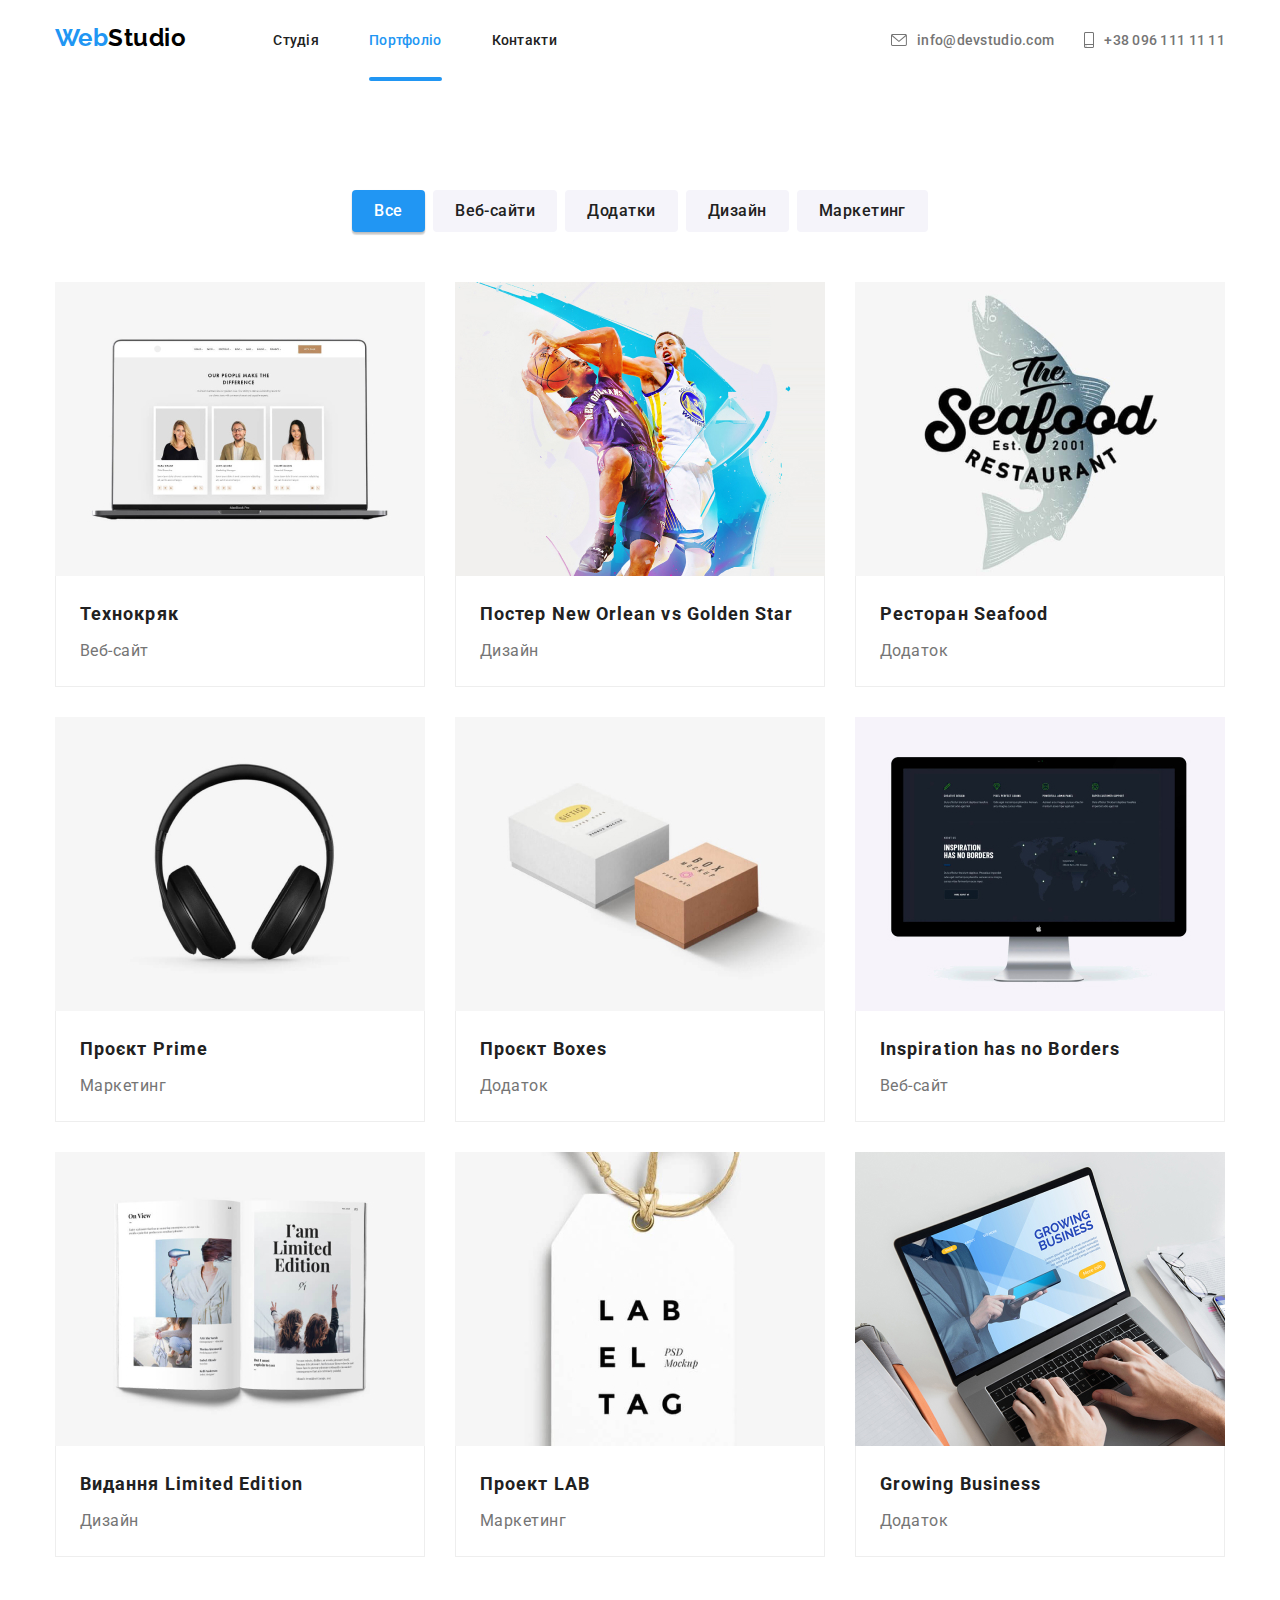
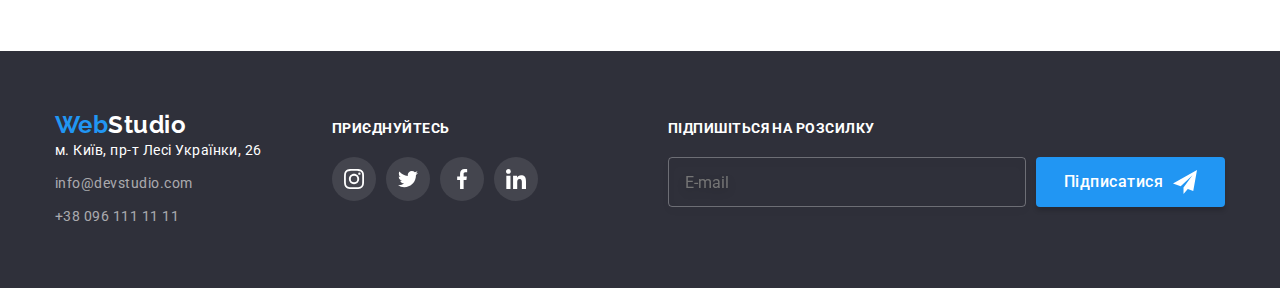
==== commit b0d457aa: "HW8" ====
--- a/portfolio.html
+++ b/portfolio.html
@@ -20,42 +20,108 @@
     <!--<link rel="stylesheet" href="css/styles.css" />-->
   </head>
   <body>
-    <header class="header">
-      <div class="container page-header">
-        <nav class="menu">
-          <a class="menu__logo" href="index.html">
-            <span class="menu__logo--part">Web</span>Studio</a
+    <header>
+      <div class="container header-nav">
+        <nav class="navigation">
+          <a href="./index.html" lang="en" class="logo-header link"
+            ><span class="logo-first-part">Web</span>Studio</a
           >
-          <ul class="menu__site-nav">
-            <li class="menu__link">
-              <a class="menu__item" href="./index.html">Студія</a>
-            </li>
-            <li class="menu__link">
-              <a class="menu__item menu__item--current" href="./portfolio.html"
+          <ul class="menu list">
+            <li class="menu__item">
+              <a href="./index.html" class="menu__link link">Студія</a>
+            </li>
+            <li class="menu__item">
+              <a
+                href="./portfolio.html"
+                class="menu__link menu__link--current link"
                 >Портфоліо</a
               >
             </li>
-            <li class="menu__link">
-              <a class="menu__item" href="/contact">Контакти</a>
+            <li class="menu__item">
+              <a href="" class="menu__link link">Контакти</a>
             </li>
           </ul>
         </nav>
-        <ul class="contact">
+        <ul class="contacts list">
           <li class="contact__item">
-            <a class="contact_link" href="mailto:info@devstudio.com"
-              ><svg class="contact__icon" width="16" height="12">
-                <use href="./images/SVG/icons.svg#icon-envelope "></use></svg
-              >info@devstudio.com
-            </a>
+            <a href="mailto:info@devstudio.com" class="contact__link link">
+              <svg class="contact__icon" width="16" height="12">
+                <use href="./images/SVG/icons.svg#icon-envelope"></use>
+              </svg>
+              info@devstudio.com</a
+            >
           </li>
           <li class="contact__item">
-            <a class="contact_link" href="tel:+380961111111">
+            <a href="tel:+380961111111" class="contact__link link">
               <svg class="contact__icon" width="10" height="16">
                 <use href="./images/SVG/icons.svg#icon-smartphone"></use></svg
-              >+38 096 111 11 11
-            </a>
+              >+38 096 111 11 11</a
+            >
           </li>
         </ul>
+        <button type="button" class="menu__btn" data-menu-open>
+          <svg width="40" height="40">
+            <use href="./images/SVG/icons.svg#icon-burger"></use>
+          </svg>
+        </button>
+        <div class="mobile-menu" data-menu>
+          <div class="container mobile-menu__container">
+            <button class="close-btn" data-menu-close>
+              <svg class="mobile-menu__btn" width="40" height="40">
+                <use href="./images/SVG/icons.svg#icon-close"></use>
+              </svg>
+            </button>
+            <div class="mobile-menu__wrapper">
+              <ul class="mobile-menu__pages-list list">
+                <li class="mobile-menu__pages-item">
+                  <a
+                    class="mobile-menu__pages-link mobile-menu__pages-link--current"
+                    href="./index.html"
+                    >Студія</a
+                  >
+                </li>
+                <li class="mobile-menu__pages-item">
+                  <a class="mobile-menu__pages-link" href="./portfolio.html"
+                    >Портфоліо</a
+                  >
+                </li>
+                <li class="mobile-menu__pages-item">
+                  <a class="mobile-menu__pages-link" href="">Контакти</a>
+                </li>
+              </ul>
+              <ul class="mobile-menu__contacts-list list">
+                <li class="mobile-menu__contacts-item">
+                  <a
+                    class="mobile-menu__contacts-link mobile-menu__contacts-link--current"
+                    href="tel:+380961111111"
+                    >+380961111111</a
+                  >
+                </li>
+                <li class="mobile-menu__contacts-item">
+                  <a
+                    class="mobile-menu__contacts-link"
+                    href="mailto:info@devstudio.com"
+                    >info@devstudio.com</a
+                  >
+                </li>
+              </ul>
+              <ul class="mobile-menu__socials-list list">
+                <li class="mobile-menu__socials-item">
+                  <a class="mobile-menu__socials-link" href="">Instagram</a>
+                </li>
+                <li class="mobile-menu__socials-item">
+                  <a class="mobile-menu__socials-link" href="">Twitter</a>
+                </li>
+                <li class="mobile-menu__socials-item">
+                  <a class="mobile-menu__socials-link" href="">Facebook</a>
+                </li>
+                <li class="mobile-menu__socials-item">
+                  <a class="mobile-menu__socials-link" href="">LinkedIn</a>
+                </li>
+              </ul>
+            </div>
+          </div>
+        </div>
       </div>
     </header>
     <main>
@@ -64,9 +130,11 @@
       <section class="section">
         <div class="container portfolio">
           <h1 class="title visually-hidden">Наші проекти</h1>
-          <ul class="filter">
+          <ul class="filter__list">
             <li class="filter__item">
-              <button class="filter__button active" type="button">Все</button>
+              <button class="filter__button filter__btn_active" type="button">
+                Все
+              </button>
             </li>
             <li class="filter__item">
               <button class="filter__button" type="button">Веб-сайти</button>
@@ -82,10 +150,10 @@
             </li>
           </ul>
           <!--Блок проектів-->
-          <ul class="card__list">
-            <li class="card__link">
-              <a href="" class="card__link--overflow">
-                <div class="card--overlay">
+          <ul class="projects list">
+            <li class="project-item">
+              <a href="" class="project-card">
+                <div class="project-overlay">
                   <picture>
                     <source
                       srcset="
@@ -94,6 +162,7 @@
                       "
                       media="(min-width: 1200px)"
                     />
+
                     <source
                       srcset="
                         ./images/project/m/project1-m.jpg    1x,
@@ -101,6 +170,7 @@
                       "
                       media="(min-width: 768px)"
                     />
+
                     <source
                       srcset="
                         ./images/project/s/project1-s.jpg    1x,
@@ -108,28 +178,31 @@
                       "
                       media="(max-width: 767px)"
                     />
-                    <img
-                      class="card__image"
-                      src="./images/project/s/project1-s.jpg"
-                      alt="ноутбук"
-                      width="370"
-                    />
-                  </picture>
-                  <p class="card__text--overlay">
-                    Ресурс пропонує комплексні пропозиції з різним рівнем
-                    функціоналу та сервісів. Все це дозволить відвідувачу
-                    отримати вичерпні відомості про компанію чи приватну особу.
-                  </p>
-                </div>
-                <div class="card__description">
-                  <h3 class="card__description--title">Технокряк</h3>
-                  <p class="description--portfolio">Веб-сайт</p>
-                </div>
-              </a>
-            </li>
-            <li class="card__link">
-              <a href="" class="card__link--overflow">
-                <div class="card--overlay">
+
+                    <img
+                      src="./images/project/l/project1-l.jpg"
+                      alt="retina picture"
+                      class="team-mate__img"
+                    />
+                  </picture>
+                  <div class="project-thumb">
+                    <p>
+                      Ресурс пропонує комплексні пропозиції з різним рівнем
+                      функціоналу та сервісів. Все це дозволить відвідувачу
+                      отримати вичерпні відомості про компанію чи приватну
+                      особу.
+                    </p>
+                  </div>
+                </div>
+                <div class="project-notes">
+                  <h2 class="project-title">Технокряк</h2>
+                  <p class="project-text">Веб-сайт</p>
+                </div>
+              </a>
+            </li>
+            <li class="project-item">
+              <a href="" class="project-card">
+                <div class="project-overlay">
                   <picture>
                     <source
                       srcset="
@@ -138,6 +211,7 @@
                       "
                       media="(min-width: 1200px)"
                     />
+
                     <source
                       srcset="
                         ./images/project/m/project2-m.jpg    1x,
@@ -145,6 +219,7 @@
                       "
                       media="(min-width: 768px)"
                     />
+
                     <source
                       srcset="
                         ./images/project/s/project2-s.jpg    1x,
@@ -152,31 +227,33 @@
                       "
                       media="(max-width: 767px)"
                     />
-                    <img
-                      class="card__image"
-                      src="./images/project/s/project2-s.jpg"
-                      alt="ноутбук"
-                      width="370"
-                    />
-                  </picture>
-                  <p class="card__text--overlay">
-                    Ресурс пропонує комплексні пропозиції з різним рівнем
-                    функціоналу та сервісів. Все це дозволить відвідувачу
-                    отримати вичерпні відомості про компанію чи приватну особу.
-                  </p>
-                </div>
-                <div class="card__description">
-                  <h3 class="card__description--title">
+
+                    <img
+                      src="./images/project/l/project2-l.jpg"
+                      alt="retina picture"
+                      class="team-mate__img"
+                    />
+                  </picture>
+                  <div class="project-thumb">
+                    <p>
+                      Ресурс пропонує комплексні пропозиції з різним рівнем
+                      функціоналу та сервісів. Все це дозволить відвідувачу
+                      отримати вичерпні відомості про компанію чи приватну
+                      особу.
+                    </p>
+                  </div>
+                </div>
+                <div class="project-notes">
+                  <h2 class="project-title">
                     Постер <span lang="en">New Orlean vs Golden Star</span>
-                  </h3>
-                  <p class="description--portfolio">Дизайн</p>
-                </div>
-              </a>
-            </li>
-
-            <li class="card__link">
-              <a href="" class="card__link--overflow">
-                <div class="card--overlay">
+                  </h2>
+                  <p class="project-text">Дизайн</p>
+                </div>
+              </a>
+            </li>
+            <li class="project-item">
+              <a href="" class="project-card">
+                <div class="project-overlay">
                   <picture>
                     <source
                       srcset="
@@ -185,6 +262,7 @@
                       "
                       media="(min-width: 1200px)"
                     />
+
                     <source
                       srcset="
                         ./images/project/m/project3-m.jpg    1x,
@@ -192,6 +270,7 @@
                       "
                       media="(min-width: 768px)"
                     />
+
                     <source
                       srcset="
                         ./images/project/s/project3-s.jpg    1x,
@@ -199,30 +278,33 @@
                       "
                       media="(max-width: 767px)"
                     />
-                    <img
-                      class="card__image"
-                      src="./images/project/s/project3-s.jpg"
-                      alt="ноутбук"
-                      width="370"
-                    />
-                  </picture>
-                  <p class="card__text--overlay">
-                    Ресурс пропонує комплексні пропозиції з різним рівнем
-                    функціоналу та сервісів. Все це дозволить відвідувачу
-                    отримати вичерпні відомості про компанію чи приватну особу.
-                  </p>
-                </div>
-                <div class="card__description">
-                  <h3 class="card__description--title">
+
+                    <img
+                      src="./images/project/l/project3-l.jpg"
+                      alt="retina picture"
+                      class="team-mate__img"
+                    />
+                  </picture>
+                  <div class="project-thumb">
+                    <p>
+                      Ресурс пропонує комплексні пропозиції з різним рівнем
+                      функціоналу та сервісів. Все це дозволить відвідувачу
+                      отримати вичерпні відомості про компанію чи приватну
+                      особу.
+                    </p>
+                  </div>
+                </div>
+                <div class="project-notes">
+                  <h2 class="project-title">
                     Ресторан <span lang="en">Seafood</span>
-                  </h3>
-                  <p class="description--portfolio">Додаток</p>
-                </div>
-              </a>
-            </li>
-            <li class="card__link">
-              <a href="" class="card__link--overflow">
-                <div class="card--overlay">
+                  </h2>
+                  <p class="project-text">Додаток</p>
+                </div>
+              </a>
+            </li>
+            <li class="project-item">
+              <a href="" class="project-card">
+                <div class="project-overlay">
                   <picture>
                     <source
                       srcset="
@@ -231,6 +313,7 @@
                       "
                       media="(min-width: 1200px)"
                     />
+
                     <source
                       srcset="
                         ./images/project/m/project4-m.jpg    1x,
@@ -238,6 +321,7 @@
                       "
                       media="(min-width: 768px)"
                     />
+
                     <source
                       srcset="
                         ./images/project/s/project4-s.jpg    1x,
@@ -245,30 +329,33 @@
                       "
                       media="(max-width: 767px)"
                     />
-                    <img
-                      class="card__image"
-                      src="./images/project/s/project4-s.jpg"
-                      alt="ноутбук"
-                      width="370"
-                    />
-                  </picture>
-                  <p class="card__text--overlay">
-                    Ресурс пропонує комплексні пропозиції з різним рівнем
-                    функціоналу та сервісів. Все це дозволить відвідувачу
-                    отримати вичерпні відомості про компанію чи приватну особу.
-                  </p>
-                </div>
-                <div class="card__description">
-                  <h3 class="card__description--title">
+
+                    <img
+                      src="./images/project/l/project4-l.jpg"
+                      alt="retina picture"
+                      class="team-mate__img"
+                    />
+                  </picture>
+                  <div class="project-thumb">
+                    <p>
+                      Ресурс пропонує комплексні пропозиції з різним рівнем
+                      функціоналу та сервісів. Все це дозволить відвідувачу
+                      отримати вичерпні відомості про компанію чи приватну
+                      особу.
+                    </p>
+                  </div>
+                </div>
+                <div class="project-notes">
+                  <h2 class="project-title">
                     Проєкт <span lang="en">Prime</span>
-                  </h3>
-                  <p class="description--portfolio">Маркетинг</p>
-                </div></a
-              >
-            </li>
-            <li class="card__link">
-              <a href="" class="card__link--overflow">
-                <div class="card--overlay">
+                  </h2>
+                  <p class="project-text">Маркетинг</p>
+                </div>
+              </a>
+            </li>
+            <li class="project-item">
+              <a href="" class="project-card">
+                <div class="project-overlay">
                   <picture>
                     <source
                       srcset="
@@ -277,6 +364,7 @@
                       "
                       media="(min-width: 1200px)"
                     />
+
                     <source
                       srcset="
                         ./images/project/m/project5-m.jpg    1x,
@@ -284,37 +372,41 @@
                       "
                       media="(min-width: 768px)"
                     />
-                    <source
-                      srcset="
-                        ./images/project/s/project5-s.jpg    1x,
-                        ./images/project/s/project5-s@2x.jpg 2x
-                      "
-                      media="(max-width: 767px)"
-                    />
-                    <img
-                      class="card__image"
-                      src="./images/project/s/project5-s.jpg"
-                      alt="ноутбук"
-                      width="370"
-                    />
-                  </picture>
-                  <p class="card__text--overlay">
-                    Ресурс пропонує комплексні пропозиції з різним рівнем
-                    функціоналу та сервісів. Все це дозволить відвідувачу
-                    отримати вичерпні відомості про компанію чи приватну особу.
-                  </p>
-                </div>
-                <div class="card__description">
-                  <h3 class="card__description--title">
-                    Проєкт <span lang="en">Boxes</span>
-                  </h3>
-                  <p class="description--portfolio">Додаток</p>
-                </div></a
-              >
-            </li>
-            <li class="card__link">
-              <a href="" class="card__link--overflow">
-                <div class="card--overlay">
+
+                    <source
+                      srcset="
+                        ./images/project/s/project5-s.jpg 1x,
+                        ./images/project/s/project5-s.jpg 2x
+                      "
+                      media="(max-width: 767px)"
+                    />
+
+                    <img
+                      src="./images/project/l/project5-l.jpg"
+                      alt="retina picture"
+                      class="team-mate__img"
+                    />
+                  </picture>
+                  <div class="project-thumb">
+                    <p>
+                      Ресурс пропонує комплексні пропозиції з різним рівнем
+                      функціоналу та сервісів. Все це дозволить відвідувачу
+                      отримати вичерпні відомості про компанію чи приватну
+                      особу.
+                    </p>
+                  </div>
+                </div>
+                <div class="project-notes">
+                  <h2 class="project-title">
+                    Проєкт<span lang="en"> Boxes</span>
+                  </h2>
+                  <p class="project-text">Додаток</p>
+                </div>
+              </a>
+            </li>
+            <li class="project-item">
+              <a href="" class="project-card">
+                <div class="project-overlay">
                   <picture>
                     <source
                       srcset="
@@ -323,6 +415,7 @@
                       "
                       media="(min-width: 1200px)"
                     />
+
                     <source
                       srcset="
                         ./images/project/m/project6-m.jpg    1x,
@@ -330,6 +423,7 @@
                       "
                       media="(min-width: 768px)"
                     />
+
                     <source
                       srcset="
                         ./images/project/s/project6-s.jpg    1x,
@@ -337,30 +431,33 @@
                       "
                       media="(max-width: 767px)"
                     />
-                    <img
-                      class="card__image"
-                      src="./images/project/s/project6-s.jpg"
-                      alt="ноутбук"
-                      width="370"
-                    />
-                  </picture>
-                  <p class="card__text--overlay">
-                    Ресурс пропонує комплексні пропозиції з різним рівнем
-                    функціоналу та сервісів. Все це дозволить відвідувачу
-                    отримати вичерпні відомості про компанію чи приватну особу.
-                  </p>
-                </div>
-                <div class="card__description">
-                  <h3 class="card__description--title" lang="en">
+
+                    <img
+                      src="./images/project/l/project6-l.jpg"
+                      alt="retina picture"
+                      class="team-mate__img"
+                    />
+                  </picture>
+                  <div class="project-thumb">
+                    <p>
+                      Ресурс пропонує комплексні пропозиції з різним рівнем
+                      функціоналу та сервісів. Все це дозволить відвідувачу
+                      отримати вичерпні відомості про компанію чи приватну
+                      особу.
+                    </p>
+                  </div>
+                </div>
+                <div class="project-notes">
+                  <h2 lang="en" class="project-title">
                     Inspiration has no Borders
-                  </h3>
-                  <p class="description--portfolio">Веб-сайт</p>
-                </div></a
-              >
-            </li>
-            <li class="card__link">
-              <a href="" class="card__link--overflow">
-                <div class="card--overlay">
+                  </h2>
+                  <p class="project-text">Веб-сайт</p>
+                </div>
+              </a>
+            </li>
+            <li class="project-item">
+              <a href="" class="project-card">
+                <div class="project-overlay">
                   <picture>
                     <source
                       srcset="
@@ -369,6 +466,7 @@
                       "
                       media="(min-width: 1200px)"
                     />
+
                     <source
                       srcset="
                         ./images/project/m/project7-m.jpg    1x,
@@ -376,6 +474,7 @@
                       "
                       media="(min-width: 768px)"
                     />
+
                     <source
                       srcset="
                         ./images/project/s/project7-s.jpg    1x,
@@ -383,30 +482,33 @@
                       "
                       media="(max-width: 767px)"
                     />
-                    <img
-                      class="card__image"
-                      src="./images/project/s/project7-s.jpg"
-                      alt="ноутбук"
-                      width="370"
-                    />
-                  </picture>
-                  <p class="card__text--overlay">
-                    Ресурс пропонує комплексні пропозиції з різним рівнем
-                    функціоналу та сервісів. Все це дозволить відвідувачу
-                    отримати вичерпні відомості про компанію чи приватну особу.
-                  </p>
-                </div>
-                <div class="card__description">
-                  <h3 class="card__description--title">
+
+                    <img
+                      src="./images/project/l/project7-l.jpg"
+                      alt="retina picture"
+                      class="team-mate__img"
+                    />
+                  </picture>
+                  <div class="project-thumb">
+                    <p>
+                      Ресурс пропонує комплексні пропозиції з різним рівнем
+                      функціоналу та сервісів. Все це дозволить відвідувачу
+                      отримати вичерпні відомості про компанію чи приватну
+                      особу.
+                    </p>
+                  </div>
+                </div>
+                <div class="project-notes">
+                  <h2 class="project-title">
                     Видання <span lang="en">Limited Edition</span>
-                  </h3>
-                  <p class="description--portfolio">Дизайн</p>
-                </div></a
-              >
-            </li>
-            <li class="card__link">
-              <a href="" class="card__link--overflow">
-                <div class="card--overlay">
+                  </h2>
+                  <p class="project-text">Дизайн</p>
+                </div>
+              </a>
+            </li>
+            <li class="project-item">
+              <a href="" class="project-card">
+                <div class="project-overlay">
                   <picture>
                     <source
                       srcset="
@@ -415,6 +517,7 @@
                       "
                       media="(min-width: 1200px)"
                     />
+
                     <source
                       srcset="
                         ./images/project/m/project8-m.jpg    1x,
@@ -422,6 +525,7 @@
                       "
                       media="(min-width: 768px)"
                     />
+
                     <source
                       srcset="
                         ./images/project/s/project8-s.jpg    1x,
@@ -429,30 +533,33 @@
                       "
                       media="(max-width: 767px)"
                     />
-                    <img
-                      class="card__image"
-                      src="./images/project/s/project8-s.jpg"
-                      alt="ноутбук"
-                      width="370"
-                    />
-                  </picture>
-                  <p class="card__text--overlay">
-                    Ресурс пропонує комплексні пропозиції з різним рівнем
-                    функціоналу та сервісів. Все це дозволить відвідувачу
-                    отримати вичерпні відомості про компанію чи приватну особу.
-                  </p>
-                </div>
-                <div class="card__description">
-                  <h3 class="card__description--title">
+
+                    <img
+                      src="./images/project/l/project8-l.jpg"
+                      alt="retina picture"
+                      class="team-mate__img"
+                    />
+                  </picture>
+                  <div class="project-thumb">
+                    <p>
+                      Ресурс пропонує комплексні пропозиції з різним рівнем
+                      функціоналу та сервісів. Все це дозволить відвідувачу
+                      отримати вичерпні відомості про компанію чи приватну
+                      особу.
+                    </p>
+                  </div>
+                </div>
+                <div class="project-notes">
+                  <h2 class="project-title">
                     Проект <span lang="en">LAB</span>
-                  </h3>
-                  <p class="description--portfolio">Маркетинг</p>
-                </div>
-              </a>
-            </li>
-            <li class="card__link">
-              <a href="" class="card__link--overflow">
-                <div class="card--overlay">
+                  </h2>
+                  <p class="project-text">Маркетинг</p>
+                </div>
+              </a>
+            </li>
+            <li class="project-item">
+              <a href="" class="project-card">
+                <div class="project-overlay">
                   <picture>
                     <source
                       srcset="
@@ -476,110 +583,116 @@
                       media="(max-width: 767px)"
                     />
                     <img
-                      class="card__image"
-                      src="./images/project/s/project9-s.jpg"
-                      alt="ноутбук"
-                      width="370"
-                    />
-                  </picture>
-                  <p class="card__text--overlay">
-                    Ресурс пропонує комплексні пропозиції з різним рівнем
-                    функціоналу та сервісів. Все це дозволить відвідувачу
-                    отримати вичерпні відомості про компанію чи приватну особу.
-                  </p>
-                </div>
-                <div class="card__description">
-                  <h3 class="card__description--title" lang="en">
-                    Growing Business
-                  </h3>
-                  <p class="description--portfolio">Додаток</p>
-                </div></a
-              >
+                      src="./images/project/l/project9-l.jpg"
+                      alt="retina picture"
+                      class="team-mate__img"
+                    />
+                  </picture>
+                  <div class="project-thumb">
+                    <p>
+                      Ресурс пропонує комплексні пропозиції з різним рівнем
+                      функціоналу та сервісів. Все це дозволить відвідувачу
+                      отримати вичерпні відомості про компанію чи приватну
+                      особу.
+                    </p>
+                  </div>
+                </div>
+                <div class="project-notes">
+                  <h2 lang="en" class="project-title">Growing Business</h2>
+                  <p class="project-text">Додаток</p>
+                </div>
+              </a>
             </li>
           </ul>
         </div>
       </section>
     </main>
     <footer class="footer">
-      <div class="container footer__content">
-        <div>
-          <a class="footer__logo" href="index.html"
-            ><span class="menu__logo--part">Web</span>Studio</a
-          >
-          <ul class="footer__list">
-            <li class="footer__item">
-              <address>
-                <a
-                  class="footer__map"
-                  href="https://goo.gl/maps/CPtrU1FHBa2aNyZL9"
-                  target="_blank"
-                  rel="noopener noreferrer nofollow"
-                  >м. Київ, пр-т Лесі Українки, 26</a
-                >
-              </address>
-            </li>
-            <li class="footer__item">
-              <a class="footer__contacts" href="mailto:info@example.com"
-                >info@example.com</a
-              >
-            </li>
-            <li class="footer__item">
-              <a class="footer__contacts" href="tel:+380991111111"
-                >+38 099 111 11 11</a
-              >
-            </li>
-          </ul>
+      <div class="container footer__container">
+        <div class="footer-left-part">
+          <div>
+            <a href="" lang="en" class="logo-footer link"
+              ><span class="logo-first-part">Web</span>Studio</a
+            >
+            <address class="footer-address">
+              <ul class="address__list list">
+                <li class="address__item">
+                  <a
+                    href="https://goo.gl/maps/QcVGsAYmoGPsiCXT9"
+                    class="address__location link"
+                    >м. Київ, пр-т Лесі Українки, 26</a
+                  >
+                </li>
+                <li class="address__item">
+                  <a
+                    href="mailto:info@devstudio.com"
+                    class="address__contacts link"
+                    >info@devstudio.com</a
+                  >
+                </li>
+                <li class="address__item">
+                  <a href="tel:+380961111111" class="address__contacts link"
+                    >+38 096 111 11 11</a
+                  >
+                </li>
+              </ul>
+            </address>
+          </div>
+          <div class="socials">
+            <h3 class="socials__title">приєднуйтесь</h3>
+            <ul class="socials__list list">
+              <li class="socials__item">
+                <a href="" class="socials__link link">
+                  <svg width="20" height="20">
+                    <use href="./images/SVG/icons.svg#icon-instagram"></use>
+                  </svg>
+                </a>
+              </li>
+              <li class="socials__item">
+                <a href="" class="socials__link link">
+                  <svg width="20" height="20">
+                    <use href="./images/SVG/icons.svg#icon-twitter"></use>
+                  </svg>
+                </a>
+              </li>
+              <li class="socials__item">
+                <a href="" class="socials__link link">
+                  <svg width="20" height="20">
+                    <use href="./images/SVG/icons.svg#icon-facebook"></use>
+                  </svg>
+                </a>
+              </li>
+              <li class="socials__item">
+                <a href="" class="socials__link link">
+                  <svg width="20" height="20">
+                    <use href="./images/SVG/icons.svg#icon-linkedin"></use>
+                  </svg>
+                </a>
+              </li>
+            </ul>
+          </div>
         </div>
-        <div class="join">
-          <h3 class="join__subtitle">Приєднуйтесь</h3>
-          <ul class="join__list">
-            <li class="join__logo">
-              <a href="" class="join__link">
-                <svg class="join__icon" width="20" height="20">
-                  <use href="./images/SVG/icons.svg#icon-instagram"></use>
-                </svg>
-              </a>
-            </li>
-            <li class="join__logo">
-              <a href="" class="join__link">
-                <svg class="join__icon" width="20" height="20">
-                  <use href="./images/SVG/icons.svg#icon-twitter"></use></svg
-              ></a>
-            </li>
-            <li class="join__logo">
-              <a href="" class="join__link">
-                <svg class="join__icon" width="20" height="20">
-                  <use href="./images/SVG/icons.svg#icon-facebook"></use></svg
-              ></a>
-            </li>
-            <li class="join__logo">
-              <a href="" class="join__link">
-                <svg class="join__icon" width="20" height="20">
-                  <use href="./images/SVG/icons.svg#icon-linkedin"></use></svg
-              ></a>
-            </li>
-          </ul>
-        </div>
-        <div class="subscribe">
-          <form class="subscribe__form">
-            <label class="subscribe__label" for="email"
-              >Підпишіться на розсилку
+        <div class="sign-up-form">
+          <form name="sign-up__form" autocomplete="on" novalidate>
+            <h3 class="sign-up__title">Підпишіться на розсилку</h3>
+            <div class="sign-up__wrapper">
               <input
-                class="input__subscribe"
+                class="sign-up__input"
                 type="email"
                 name="email"
                 placeholder="E-mail"
               />
-            </label>
-            <button class="subscribe__button" type="submit">
-              Підписатися
-              <svg class="subscribe__icon" width="24" height="24">
-                <use href="./images/SVG/icons.svg#icon-send"></use>
-              </svg>
-            </button>
+              <button class="sign-up__btn" type="submit">
+                Підписатися
+                <svg width="24" height="24">
+                  <use href="./images/SVG/icons.svg#icon-send"></use>
+                </svg>
+              </button>
+            </div>
           </form>
         </div>
       </div>
     </footer>
+    <script defer src="js/mobile-menu.js"></script>
   </body>
 </html>
--- a/css/main.min.css
+++ b/css/main.min.css
@@ -1 +1 @@
-:root{--main-color: #2196f3;--whight-color: #ffffff;--black-color: #000000;--h3-color: #212121;--p-color: #757575;--footer-color: #2f303a;--hero-color: #c4c4c4;--card-set-gap: 30px;--icon-color: #afb1b8;--accent-color: #188ce8;--transition-timing-function: cubic-bezier(0.4, 0, 0.2, 1)}html{-webkit-box-sizing:border-box;box-sizing:border-box}h1,h2,h3,h4,h5,h6,p,ul{margin:0;padding:0}img{display:block;max-width:100%;height:auto}.container{max-width:1200px;margin-left:auto;margin-right:auto;padding-left:15px;padding-right:15px}@media screen and (min-width: 768px){.container{max-width:768px}}@media screen and (min-width: 1200px){.container{max-width:1200px}}.section{padding-top:94px;padding-bottom:94px}@media screen and (max-width: 1199px){.section{padding-top:60px;padding-bottom:60px}}li{list-style:none}.visually-hidden{position:absolute;white-space:nowrap;width:1px;height:1px;overflow:hidden;border:0;padding:0;clip:rect(0 0 0 0);-webkit-clip-path:inset(50%);clip-path:inset(50%);margin:-1px}body{font-family:"Roboto",sans-serif;color:var(--h3-color);background-color:var(--whight-color);font-size:16px;letter-spacing:.03em;color:var(--p-color)}.title{font-size:36px;line-height:1.16;text-align:center;margin-bottom:50px;color:var(--h3-color)}@media screen and (max-width: 767px){.title{font-size:28px}}a{text-decoration:none;color:inherit}.footer__logo{font-family:"Raleway";font-weight:700;font-size:26px;line-height:1.19;text-decoration:none;color:var(--whight-color)}.menu__logo--part{color:#2196f3}header{border-bottom:1px solid #ececec}.page-header{display:-webkit-box;display:-ms-flexbox;display:flex;-webkit-box-align:center;-ms-flex-align:center;align-items:center}.contact{display:-webkit-box;display:-ms-flexbox;display:flex;-webkit-box-align:center;-ms-flex-align:center;align-items:center;font-weight:500;font-size:14px;line-height:1.14;letter-spacing:.02em;text-decoration:none;color:var(--p-color);fill:var(--p-color)}.contact svg{-webkit-transition:fill 250ms var(--transition-timing-function);transition:fill 250ms var(--transition-timing-function)}.contact{display:-webkit-box;display:-ms-flexbox;display:flex;margin-left:344px;-webkit-box-align:center;-ms-flex-align:center;align-items:center;margin-left:auto}.contact__item{display:-webkit-box;display:-ms-flexbox;display:flex;-ms-flex-wrap:wrap;flex-wrap:wrap;-webkit-box-align:center;-ms-flex-align:center;align-items:center;-webkit-transition:color 250ms var(--transition-timing-function);transition:color 250ms var(--transition-timing-function)}.contact__item:hover,.contact__item:focus{color:var(--main-color)}.contact__item:hover svg,.contact__item:focus svg{fill:var(--main-color)}.contact__item+.contact__item{margin-left:50px}.contact__icon{margin-right:10px}.menu{display:-webkit-box;display:-ms-flexbox;display:flex;padding-top:24px;padding-bottom:24px}.menu__logo{font-family:"Raleway";font-weight:700;font-size:26px;line-height:1.19;text-decoration:none;color:var(--black-color)}.menu__site-nav{display:-webkit-box;display:-ms-flexbox;display:flex;margin-left:93px;-webkit-box-align:center;-ms-flex-align:center;align-items:center}.menu__link:not(:last-child){margin-right:50px}.menu__link .menu__item--current::after{position:absolute;content:"";display:block;background-color:#2196f3;border-radius:2px;width:100%;height:4px;margin-top:28px}.menu__item{position:relative;font-weight:500;font-size:14px;line-height:1.14;letter-spacing:.02em;text-decoration:none;color:inherit;font-family:"Roboto",sans-serif;color:var(--h3-color);-webkit-transition:color 250ms var(--transition-timing-function);transition:color 250ms var(--transition-timing-function)}.menu__item:hover,.menu__item:focus,.menu__item .menu__item.menu__item--current{color:var(--main-color)}.hero{background-color:var(--hero-color);background-image:-webkit-gradient(linear, left bottom, left top, from(rgba(47, 48, 58, 0.4)), to(rgba(47, 48, 58, 0.4))),url("../images/hero/Hero-s.jpg");background-image:linear-gradient(to top, rgba(47, 48, 58, 0.4), rgba(47, 48, 58, 0.4)),url("../images/hero/Hero-s.jpg");width:1600px;margin:0 auto;background-size:cover;background-repeat:no-repeat;padding-top:200px;padding-bottom:200px}@media(min-device-pixel-ratio: 2),(-webkit-min-device-pixel-ratio: 2),(min-resolution: 192dpi),(min-resolution: 2dppx){.hero{background-image:-webkit-gradient(linear, left bottom, left top, from(rgba(47, 48, 58, 0.4)), to(rgba(47, 48, 58, 0.4))),url("../images/hero/Hero-s@2x.jpg");background-image:linear-gradient(to top, rgba(47, 48, 58, 0.4), rgba(47, 48, 58, 0.4)),url("../images/hero/Hero-s@2x.jpg")}}@media screen and (min-width: 768px){.hero{background-image:-webkit-gradient(linear, left bottom, left top, from(rgba(47, 48, 58, 0.4)), to(rgba(47, 48, 58, 0.4))),url("../images/hero/Hero-m.jpg");background-image:linear-gradient(to top, rgba(47, 48, 58, 0.4), rgba(47, 48, 58, 0.4)),url("../images/hero/Hero-m.jpg")}}@media screen and (min-width: 768px)and (min-device-pixel-ratio: 2),screen and (min-width: 768px)and (-webkit-min-device-pixel-ratio: 2),screen and (min-width: 768px)and (min-resolution: 192dpi),screen and (min-width: 768px)and (min-resolution: 2dppx){.hero{background-image:-webkit-gradient(linear, left bottom, left top, from(rgba(47, 48, 58, 0.4)), to(rgba(47, 48, 58, 0.4))),url("../images/hero/Hero-m@2x.jpg");background-image:linear-gradient(to top, rgba(47, 48, 58, 0.4), rgba(47, 48, 58, 0.4)),url("../images/hero/Hero-m@2x.jpg")}}@media screen and (min-width: 1280px){.hero{background-image:-webkit-gradient(linear, left bottom, left top, from(rgba(47, 48, 58, 0.4)), to(rgba(47, 48, 58, 0.4))),url("../images/hero/Hero-l.jpg");background-image:linear-gradient(to top, rgba(47, 48, 58, 0.4), rgba(47, 48, 58, 0.4)),url("../images/hero/Hero-l.jpg");padding:200px 0}}@media screen and (min-width: 1280px)and (min-device-pixel-ratio: 2),screen and (min-width: 1280px)and (-webkit-min-device-pixel-ratio: 2),screen and (min-width: 1280px)and (min-resolution: 192dpi),screen and (min-width: 1280px)and (min-resolution: 2dppx){.hero{background-image:-webkit-gradient(linear, left bottom, left top, from(rgba(47, 48, 58, 0.4)), to(rgba(47, 48, 58, 0.4))),url("../images/hero/Hero-l@2x.jpg");background-image:linear-gradient(to top, rgba(47, 48, 58, 0.4), rgba(47, 48, 58, 0.4)),url("../images/hero/Hero-l@2x.jpg")}}.hero__button{-webkit-box-align:center;-ms-flex-align:center;align-items:center;letter-spacing:.06em;border-radius:4px;border:0cm;color:var(--whight-color);background-color:var(--main-color);font-family:inherit;font-weight:700;line-height:1.88;padding:10px 32px;cursor:pointer;-webkit-transition:background-color 250ms var(--transition-timing-function);transition:background-color 250ms var(--transition-timing-function)}.hero__button:hover,.hero__button:focus{background-color:#188ce8}.hero__container{display:-webkit-box;display:-ms-flexbox;display:flex;-webkit-box-orient:vertical;-webkit-box-direction:normal;-ms-flex-direction:column;flex-direction:column;-webkit-box-align:center;-ms-flex-align:center;align-items:center}.hero__title{margin-bottom:30px;font-weight:900;font-size:44px;line-height:1.36;text-align:center;margin-left:auto;margin-right:auto;text-transform:uppercase;color:var(--whight-color)}.advances h3{font-size:14px;line-height:1.14;text-transform:uppercase;color:var(--h3-color)}.advances p{font-size:14px;line-height:1.71}.advances__list{display:-webkit-box;display:-ms-flexbox;display:flex;-webkit-box-pack:center;-ms-flex-pack:center;justify-content:center}.advances__list>.advances__item{width:calc((100% - 3*var(--card-set-gap))/4)}.advances__item:not(:last-child){margin-right:var(--card-set-gap)}.advances__icons{display:-webkit-box;display:-ms-flexbox;display:flex;margin-bottom:55px;background-color:#f5f4fa;height:120px;-webkit-box-align:center;-ms-flex-align:center;align-items:center}.subtitle{margin-bottom:10px}.our-projects__list{display:-webkit-box;display:-ms-flexbox;display:flex;gap:var(--card-set-gap)}.our-projects__item{position:relative}.section.our-projects{padding-top:0}.our-projects__item--overlay{position:absolute;width:100%;bottom:0;padding:0;display:-webkit-box;display:-ms-flexbox;display:flex;-webkit-box-align:center;-ms-flex-align:center;align-items:center;-webkit-box-pack:center;-ms-flex-pack:center;justify-content:center;height:70px;background-color:rgba(47,48,58,.8)}.our-projects__title{margin:27px;text-transform:uppercase;font-weight:700;line-height:16px;font-size:14px;color:var(--whight-color)}.team{background-color:#f5f4fa}.team h3{font-weight:500;line-height:1.18;text-align:center;font-size:16px;color:var(--h3-color)}.team p{line-height:1.18;text-align:center}.card-item{display:-webkit-box;display:-ms-flexbox;display:flex;-ms-flex-preferred-size:calc((100% - 90px)/4);flex-basis:calc((100% - 90px)/4)}.container>.team__list{display:-webkit-box;display:-ms-flexbox;display:flex;-ms-flex-preferred-size:calc((100% - 90px)/4);flex-basis:calc((100% - 90px)/4);-webkit-box-pack:justify;-ms-flex-pack:justify;justify-content:space-between}.team__card{background-color:#fff;-webkit-box-shadow:0px 1px 3px rgba(0,0,0,.12),0px 1px 1px rgba(0,0,0,.14),0px 2px 1px rgba(0,0,0,.2);box-shadow:0px 1px 3px rgba(0,0,0,.12),0px 1px 1px rgba(0,0,0,.14),0px 2px 1px rgba(0,0,0,.2);border-radius:0px 0px 4px 4px}.description{padding-top:30px;padding-bottom:30px}.description__subtitle{padding-bottom:10px}.description__list{display:-webkit-box;display:-ms-flexbox;display:flex;margin-top:16px;-webkit-box-pack:center;-ms-flex-pack:center;justify-content:center}.link-social{display:-webkit-box;display:-ms-flexbox;display:flex;width:44px;height:44px;border-radius:50%;background-color:var(--whight-color);-webkit-box-pack:center;-ms-flex-pack:center;justify-content:center;-webkit-box-align:center;-ms-flex-align:center;align-items:center;-webkit-transition:fill 250ms var(--transition-timing-function);transition:fill 250ms var(--transition-timing-function);-webkit-transition:background-color 250ms var(--transition-timing-function);transition:background-color 250ms var(--transition-timing-function)}.link-social:hover,.link-social:focus{background-color:var(--main-color)}.link-social:hover .social-logo,.link-social:focus .social-logo{fill:var(--whight-color)}.description__icon:not(:last-child){margin-right:10px}.social-logo{fill:#afb1b8;margin:12px 12px;-webkit-transition:fill 250ms var(--transition-timing-function);transition:fill 250ms var(--transition-timing-function)}.clients__list{display:-webkit-box;display:-ms-flexbox;display:flex;gap:30px}.clients__list .clients__item{-ms-flex-preferred-size:calc((100% - 150px)/6);flex-basis:calc((100% - 150px)/6)}.clients__link{display:-webkit-box;display:-ms-flexbox;display:flex;-webkit-box-align:center;-ms-flex-align:center;align-items:center;-webkit-box-pack:center;-ms-flex-pack:center;justify-content:center;height:92px;border:1px solid #afb1b8;border:1px solid #afb1b8;border-radius:4px;cursor:pointer;-webkit-transition:fill 250ms var(--transition-timing-function);transition:fill 250ms var(--transition-timing-function);-webkit-transition:border 250ms var(--transition-timing-function);transition:border 250ms var(--transition-timing-function)}.clients__link:hover,.clients__link:focus{border:1px solid #2196f3}.clients__link:hover .clients__icon,.clients__link:focus .clients__icon{fill:#2196f3}.clients__icon{fill:#afb1b8;-webkit-transition:fill 250ms var(--transition-timing-function);transition:fill 250ms var(--transition-timing-function)}.filter{display:-webkit-box;display:-ms-flexbox;display:flex;-webkit-box-pack:center;-ms-flex-pack:center;justify-content:center;margin-bottom:50px}.filter li:not(:last-child){margin-right:8px}.filter__button{font-size:16px;font-weight:500;line-height:1.625;text-align:center;cursor:pointer;color:var(--h3-color);font-family:"Roboto",sans-serif;border:0;border-radius:4px;padding:6px 22px;-webkit-transition:color 250ms var(--transition-timing-function),background-color 250ms var(--transition-timing-function),color 250ms var(--transition-timing-function),-webkit-box-shadow 250ms var(--transition-timing-function);transition:color 250ms var(--transition-timing-function),background-color 250ms var(--transition-timing-function),color 250ms var(--transition-timing-function),-webkit-box-shadow 250ms var(--transition-timing-function);transition:color 250ms var(--transition-timing-function),background-color 250ms var(--transition-timing-function),color 250ms var(--transition-timing-function),box-shadow 250ms var(--transition-timing-function);transition:color 250ms var(--transition-timing-function),background-color 250ms var(--transition-timing-function),color 250ms var(--transition-timing-function),box-shadow 250ms var(--transition-timing-function),-webkit-box-shadow 250ms var(--transition-timing-function)}.filter__button:focus,.filter__button:hover{background:var(--main-color);-webkit-box-shadow:0px 3px 1px rgba(0,0,0,.1),0px 1px 2px rgba(0,0,0,.08),0px 2px 2px rgba(0,0,0,.12);box-shadow:0px 3px 1px rgba(0,0,0,.1),0px 1px 2px rgba(0,0,0,.08),0px 2px 2px rgba(0,0,0,.12);border-radius:4px;color:var(--whight-color)}.active{background:var(--main-color);-webkit-box-shadow:0px 3px 1px rgba(0,0,0,.1),0px 1px 2px rgba(0,0,0,.08),0px 2px 2px rgba(0,0,0,.12);box-shadow:0px 3px 1px rgba(0,0,0,.1),0px 1px 2px rgba(0,0,0,.08),0px 2px 2px rgba(0,0,0,.12);border-radius:4px;color:var(--whight-color)}.card__list h3{font-size:18px;line-height:2;letter-spacing:.06em;color:var(--h3-color)}.card__list p{line-height:1.875}.card__list a{text-decoration:none}.description--portfolio{color:var(--p-color);text-decoration:none}.card__description--title{color:var(--h3-color)}.card__link{display:block;-webkit-transition:-webkit-box-shadow 250ms var(--transition-timing-function);transition:-webkit-box-shadow 250ms var(--transition-timing-function);transition:box-shadow 250ms var(--transition-timing-function);transition:box-shadow 250ms var(--transition-timing-function), -webkit-box-shadow 250ms var(--transition-timing-function)}.card__list{display:-webkit-box;display:-ms-flexbox;display:flex;-ms-flex-wrap:wrap;flex-wrap:wrap;margin-left:calc(-1*var(--card-set-gap));margin-top:calc(-1*var(--card-set-gap))}.card__list>.card__link{-ms-flex-preferred-size:calc((100% - 3*var(--card-set-gap))/3);flex-basis:calc((100% - 3*var(--card-set-gap))/3);-webkit-box-pack:justify;-ms-flex-pack:justify;justify-content:space-between;margin-left:var(--card-set-gap);margin-top:var(--card-set-gap)}.card__description{padding:20px 24px;border-left:1px solid #eee;border-right:1px solid #eee;border-bottom:1px solid #eee}.card--overlay{width:100%;position:relative;overflow:hidden}.card__text--overlay{display:-webkit-box;display:-ms-flexbox;display:flex;-webkit-box-align:center;-ms-flex-align:center;align-items:center;-webkit-box-pack:center;-ms-flex-pack:center;justify-content:center;position:absolute;background-color:rgba(33,150,243,.9);font-weight:400;font-size:18px;line-height:1.55;letter-spacing:.03em;color:var(--whight-color);top:0px;left:0px;padding-left:24px;padding-right:24px;overflow:hidden;height:100%;width:100%;-webkit-transition:-webkit-transform 250ms cubic-bezier(0.4, 0, 0.2, 1);transition:-webkit-transform 250ms cubic-bezier(0.4, 0, 0.2, 1);transition:transform 250ms cubic-bezier(0.4, 0, 0.2, 1);transition:transform 250ms cubic-bezier(0.4, 0, 0.2, 1), -webkit-transform 250ms cubic-bezier(0.4, 0, 0.2, 1);-webkit-transform:translateY(100%);transform:translateY(100%)}.card__link--overflow{display:block;-webkit-transition:-webkit-box-shadow 250ms var(--transition-timing-function);transition:-webkit-box-shadow 250ms var(--transition-timing-function);transition:box-shadow 250ms var(--transition-timing-function);transition:box-shadow 250ms var(--transition-timing-function), -webkit-box-shadow 250ms var(--transition-timing-function)}.card__link--overflow:hover,.card__link--overflow:focus{-webkit-box-shadow:0px 1px 1px rgba(0,0,0,.12),0px 4px 4px rgba(0,0,0,.06),1px 4px 6px rgba(0,0,0,.16);box-shadow:0px 1px 1px rgba(0,0,0,.12),0px 4px 4px rgba(0,0,0,.06),1px 4px 6px rgba(0,0,0,.16)}.card__link--overflow:hover .card__text--overlay,.card__link--overflow:focus .card__text--overlay{-webkit-transform:translateY(0%);transform:translateY(0%)}.backdrop{position:fixed;top:0;bottom:0;right:0;left:0;width:100%;height:100%;background-color:rgba(0,0,0,.2);opacity:1;-webkit-transition:opacity 250ms var(--transition-timing-function);transition:opacity 250ms var(--transition-timing-function)}.modal{position:absolute;top:50%;left:50%;-webkit-transform:translate(-50%, -50%);transform:translate(-50%, -50%);width:528px;padding:40px;-webkit-transition:-webkit-transform 250ms var(--transition-timing-function) 100ms;transition:-webkit-transform 250ms var(--transition-timing-function) 100ms;transition:transform 250ms var(--transition-timing-function) 100ms;transition:transform 250ms var(--transition-timing-function) 100ms, -webkit-transform 250ms var(--transition-timing-function) 100ms;background-color:var(--whight-color);z-index:100}.modal__close--icon{-webkit-transition:fill 250ms var(--transition-timing-function) 100ms;transition:fill 250ms var(--transition-timing-function) 100ms}.modal__close--button{display:-webkit-box;display:-ms-flexbox;display:flex;-webkit-box-align:center;-ms-flex-align:center;align-items:center;-webkit-box-pack:center;-ms-flex-pack:center;justify-content:center;position:absolute;top:8px;right:8px;padding:0;width:30px;height:30px;border-radius:50%;border:1px solid rgba(0,0,0,.1);fill:#000;background:none;cursor:pointer}.modal__close--button:hover,.modal__close--button:focus{fill:var(--main-color)}.backdrop.is-hidden{opacity:0;pointer-events:none;visibility:hidden}.modal__title{margin-bottom:12px;line-height:16px;color:var(--h3-color);font-weight:700;font-size:20px;text-align:center}.modal__label{display:block;margin-bottom:4px;font-size:12px;line-height:14px}.modal__form--field{position:relative;margin-bottom:10px}.modal__form--input{display:block;width:100%;border:1px solid rgba(33,33,33,.2);border-radius:4px;height:40px;z-index:100;padding-left:40px;-webkit-transition:border 250ms var(--transition-timing-function);transition:border 250ms var(--transition-timing-function);font-size:12px;line-height:14px}.modal__form--input:hover,.modal__form--input:focus{outline:0;border:1px solid var(--main-color);border-radius:4px}.modal__form--input:hover+.modal__form--icon,.modal__form--input:focus+.modal__form--icon{fill:var(--main-color)}.modal__form--icon{position:absolute;left:12px;top:50%;-webkit-transform:translateY(-50%);transform:translateY(-50%);-webkit-transition:fill 250ms var(--transition-timing-function);transition:fill 250ms var(--transition-timing-function)}.modal__form--textarea{width:100%;height:120px;margin-bottom:20px;padding:12px 16px;resize:none;border:1px solid rgba(33,33,33,.2);-webkit-transition:border 250ms var(--transition-timing-function);transition:border 250ms var(--transition-timing-function);font-size:12px;line-height:14px}.modal__form--textarea:hover,.modal__form--textarea:focus{outline:0;border:1px solid var(--main-color);border-radius:4px}.privacy{color:var(--main-color);-webkit-transition:-webkit-text-decoration 250ms var(--transition-timing-function);transition:-webkit-text-decoration 250ms var(--transition-timing-function);transition:text-decoration 250ms var(--transition-timing-function);transition:text-decoration 250ms var(--transition-timing-function), -webkit-text-decoration 250ms var(--transition-timing-function)}.privacy:hover,.privacy:focus{text-decoration:none}.privacy__button{background-color:var(--main-color);color:var(--whight-color);margin:30px auto 0;padding:10px 52px;width:200px;-webkit-box-shadow:0px 4px 4px rgba(0,0,0,.15);box-shadow:0px 4px 4px rgba(0,0,0,.15);border-radius:4px;border:0px;cursor:pointer;-webkit-transition:background-color 250ms var(--transition-timing-function);transition:background-color 250ms var(--transition-timing-function);font-weight:700;font-size:16px;line-height:30px}.privacy__button:hover,.privacy__button:focus{background-color:var(--accent-color)}.label__privacy{width:100%;cursor:pointer;font-weight:400;font-size:14px;line-height:24px;letter-spacing:.03em;padding-left:7px;display:-webkit-box;display:-ms-flexbox;display:flex;-webkit-box-align:center;-ms-flex-align:center;align-items:center}.checkbox__privacy{position:relative;text-align:center}.modal__form--checkbox{position:absolute;width:1px;height:1px;margin:-1px;border:0;padding:0;white-space:nowrap;-webkit-clip-path:inset(100%);clip-path:inset(100%);clip:rect(0 0 0 0);overflow:hidden}.modal__form--checkbox:hover~.checkbox__checked,.modal__form--checkbox:focus~.checkbox__checked{border-color:var(--main-color)}.modal__form--checkbox:checked~.checkbox__checked{opacity:1;background-color:var(--main-color);fill:#fff}.modal__form--checkbox:checked~.checkbox__modal--icon{opacity:1;background-color:var(--main-color);fill:#fff}.checkbox__modal--icon{width:100%;width:16px;height:15px;-webkit-transition:opasity 250ms var(--transition-timing-function);transition:opasity 250ms var(--transition-timing-function);display:-webkit-box;display:-ms-flexbox;display:flex;-webkit-box-align:center;-ms-flex-align:center;align-items:center;position:absolute}.checkbox__checked{width:16px;height:15px;display:-webkit-box;display:-ms-flexbox;display:flex;border:2px solid var(--h3-color);border-radius:2px;margin-right:7px}.modal__form--checkbox~.checkbox__modal--icon{opacity:0}.footer{padding:60px 0;display:-webkit-box;display:-ms-flexbox;display:flex;background-color:var(--footer-color)}.footer__item:first-child{margin-top:20px}.footer__item:not(:last-child){margin-bottom:9px}.footer__map{font-style:normal;font-size:14px;line-height:1.71;text-decoration:none;color:var(--whight-color)}.footer__contacts{font-size:14px;line-height:1.71;text-decoration:none;color:rgba(255,255,255,.6);-webkit-transition:color 250ms var(--transition-timing-function);transition:color 250ms var(--transition-timing-function)}.footer__contacts:hover,.footer__contacts:focus{color:var(--main-color)}.join__subtitle{margin-bottom:20px;color:var(--whight-color);text-transform:uppercase;font-size:14px}.join{margin-left:70px}.join__list{display:-webkit-box;display:-ms-flexbox;display:flex}.join__link{display:-webkit-box;display:-ms-flexbox;display:flex;width:44px;height:44px;border-radius:50%;background-color:rgba(255,255,255,.1);-ms-flex-preferred-size:calc((100% - 30px)/4);flex-basis:calc((100% - 30px)/4);-webkit-transition:fill 250ms var(--transition-timing-function);transition:fill 250ms var(--transition-timing-function);-webkit-transition:background-color 250ms var(--transition-timing-function);transition:background-color 250ms var(--transition-timing-function)}.join__link:hover,.join__link:focus{background-color:#2196f3}.join__link:hover .join__icon,.join__link:focus .join__icon{fill:var(--whight-color)}.join__logo:not(:last-child){margin-right:10px}.join__icon{fill:var(--whight-color);margin:12px 12px}.foot .container{display:-webkit-box;display:-ms-flexbox;display:flex;-webkit-box-align:baseline;-ms-flex-align:baseline;align-items:baseline}.footer__content{display:-webkit-box;display:-ms-flexbox;display:flex;-webkit-box-align:baseline;-ms-flex-align:baseline;align-items:baseline}.subscribe{display:-webkit-box;display:-ms-flexbox;display:flex;-webkit-box-align:end;-ms-flex-align:end;align-items:flex-end;margin-left:70px;width:570px}.subscribe .subscribe__form{display:-webkit-box;display:-ms-flexbox;display:flex;-webkit-box-align:end;-ms-flex-align:end;align-items:flex-end;-webkit-box-pack:center;-ms-flex-pack:center;justify-content:center}.subscribe__label{text-transform:uppercase;text-align:left;color:var(--whight-color);font-weight:700;font-size:14px;line-height:16px;letter-spacing:.03em}.input__subscribe{border:1px solid rgba(255,255,255,.3);border-radius:4px;background:-webkit-gradient(linear, left bottom, left top, from(rgba(33, 150, 243, 0)), to(rgba(33, 150, 243, 0)));background:linear-gradient(0deg, rgba(33, 150, 243, 0), rgba(33, 150, 243, 0));margin-top:20px;padding-top:15px;padding-bottom:15px;padding-left:16px;width:358px;color:rgba(255,255,255,.6);font-size:16px;line-height:20px;-webkit-transition:border 250ms var(--transition-timing-function);transition:border 250ms var(--transition-timing-function)}.input__subscribe:hover,.input__subscribe:focus{border:1px solid var(--main-color);outline:0}.subscribe__button{display:-webkit-box;display:-ms-flexbox;display:flex;cursor:pointer;-webkit-box-align:center;-ms-flex-align:center;align-items:center;height:50px;margin-left:12px;color:var(--whight-color);background-color:var(--main-color);border:#2196f3;border-radius:4px;-webkit-box-shadow:0px 4px 4px rgba(0,0,0,.15);box-shadow:0px 4px 4px rgba(0,0,0,.15);font-weight:700;font-size:16px;line-height:30px;letter-spacing:.06em;padding:10px 28px;-webkit-transition:background-color 250ms var(--transition-timing-function);transition:background-color 250ms var(--transition-timing-function)}.subscribe__button:hover,.subscribe__button:focus{background-color:var(--accent-color)}.subscribe__icon{margin-left:10px;fill:var(--whight-color)}/*# sourceMappingURL=main.min.css.map */+:root{--main-color: #2196f3;--whight-color: #ffffff;--black-color: #000000;--h3-color: #212121;--p-color: #757575;--footer-color: #2f303a;--hero-color: #c4c4c4;--card-set-gap: 30px;--icon-color: #afb1b8;--accent-color: #188ce8;--transition-timing-function: cubic-bezier(0.4, 0, 0.2, 1)}html{-webkit-box-sizing:border-box;box-sizing:border-box}*,*::before,*::after{-webkit-box-sizing:inherit;box-sizing:inherit}body{margin:0;font-family:Roboto,sans-serif;letter-spacing:.03em;background-color:var(--whight-color);color:var(--p-color)}footer{padding-top:60px;padding-bottom:60px}.link{text-decoration:none}.list{margin:0;padding:0;list-style:none}img{display:block}address{font-style:normal}button{display:inline-block;text-decoration:none;text-align:center;font-family:inherit;border:1px solid rgba(0,0,0,0);cursor:pointer}h1,h2,h3,h4,h5,h6,p{margin-top:0;margin-bottom:0}ul ol{margin-top:0;margin-bottom:0;padding-left:0;padding-right:0}.section{padding-top:60px;padding-bottom:60px}@media screen and (min-width: 1200px){.section{padding-top:94px;padding-bottom:94px}}.container{width:100%;padding-left:15px;padding-right:15px}.mobile-menu__container{position:relative;max-width:450px;height:100%;padding:48px 40px}@media screen and (min-width: 480px){.container{width:480px;margin-left:auto;margin-right:auto}}@media screen and (min-width: 768px){.container{width:768px}}@media screen and (min-width: 1200px){.container{width:1200px}}.centered{text-align:center}.visually-hidden{position:absolute;white-space:nowrap;width:1px;height:1px;overflow:hidden;border:0;padding:0;clip:rect(0);-webkit-clip-path:inset(50%);clip-path:inset(50%);margin:-1px}.logo-header,.logo-footer{font-family:Raleway,sans-serif;font-weight:700;font-size:24px;line-height:1.16;text-decoration:none}.logo-first-part{color:var(--main-color)}.logo-header{display:block;padding-top:16px;padding-bottom:16px;color:var(--black-color)}@media screen and (min-width: 768px){.logo-header{padding-top:26px;padding-bottom:26px}}@media screen and (min-width: 1200px){.logo-header{padding-top:24px;padding-bottom:25px}}.logo-footer{margin-bottom:20px;background-color:var(--dark-background-color);color:var(--whight-color)}.menu{display:none}@media screen and (min-width: 768px){.navigation{display:-webkit-box;display:-ms-flexbox;display:flex;-ms-flex-wrap:wrap;flex-wrap:wrap;-webkit-column-gap:87px;-moz-column-gap:87px;column-gap:87px}.menu{display:-webkit-box;display:-ms-flexbox;display:flex;-webkit-column-gap:50px;-moz-column-gap:50px;column-gap:50px;-ms-flex-preferred-size:calc((100% - 87px)/2);flex-basis:calc((100% - 87px)/2)}.menu__item{-ms-flex-preferred-size:calc((100% - 100px)/3);flex-basis:calc((100% - 100px)/3)}.menu__link{padding-top:32px;padding-bottom:32px;display:block;font-weight:500;font-size:14px;line-height:1.1428571429;text-align:center;letter-spacing:.02em;color:var(--h3-color);-webkit-transition:color 250ms cubic-bezier(0.4, 0, 0.2, 1);transition:color 250ms cubic-bezier(0.4, 0, 0.2, 1)}.menu__link:hover,.menu__link:focus{color:var(--main-color)}.menu__link--current{color:var(--main-color);position:relative}.menu__link--current::after{content:"";display:block;position:absolute;bottom:-1px;width:100%;height:4px;background:#2196f3;border-radius:2px;border:none}}.menu__btn{border:none;background-color:rgba(0,0,0,0);padding:0;line-height:0;color:var(--black-color);fill:currentColor}.menu__btn:hover{color:var(--main-color)}@media screen and (min-width: 768px){.menu__btn{display:none}}.mobile-menu{position:fixed;top:0;left:0;z-index:100;width:100%;height:100vh;background-color:#fff;font-family:Roboto,sans-serif;opacity:0;visibility:hidden;pointer-events:none;-webkit-transition:opacity 250ms cubic-bezier(0.4, 0, 0.2, 1),visibility 250ms cubic-bezier(0.4, 0, 0.2, 1);transition:opacity 250ms cubic-bezier(0.4, 0, 0.2, 1),visibility 250ms cubic-bezier(0.4, 0, 0.2, 1)}@media screen and (max-width: 767px){.mobile-menu.is-open{opacity:1;visibility:visible;pointer-events:auto}.close-btn{position:absolute;top:0;right:0;background-color:rgba(0,0,0,0);padding:10px 15px;color:var(----black-color);fill:currentColor;-webkit-transition:color 250ms cubic-bezier(0.4, 0, 0.2, 1);transition:color 250ms cubic-bezier(0.4, 0, 0.2, 1)}.close-btn:hover,.close-btn:focus{color:var(--main-color)}.mobile-menu__wrapper{display:-webkit-box;display:-ms-flexbox;display:flex;-webkit-box-orient:vertical;-webkit-box-direction:normal;-ms-flex-direction:column;flex-direction:column;-webkit-box-align:start;-ms-flex-align:start;align-items:start;height:100%;-webkit-box-pack:justify;-ms-flex-pack:justify;justify-content:space-between}.mobile-menu__pages-list{display:-webkit-box;display:-ms-flexbox;display:flex;-webkit-box-orient:vertical;-webkit-box-direction:normal;-ms-flex-direction:column;flex-direction:column;margin-bottom:auto;gap:32px}.mobile-menu__pages-item{-ms-flex-preferred-size:calc((100% - 64px)/3);flex-basis:calc((100% - 64px)/3)}.mobile-menu__pages-link{font-family:Roboto,sans-serif;font-weight:500;font-size:40px;line-height:1.175;text-align:start;letter-spacing:.02em;text-decoration:none;color:var(----black-color);-webkit-transition:color 250ms cubic-bezier(0.4, 0, 0.2, 1);transition:color 250ms cubic-bezier(0.4, 0, 0.2, 1)}.mobile-menu__pages-link:hover,.mobile-menu__pages-link:focus{color:var(--main-color)}.mobile-menu__pages-link--current{color:var(--main-color)}.mobile-menu__contacts-list{display:-webkit-box;display:-ms-flexbox;display:flex;-webkit-box-orient:vertical;-webkit-box-direction:normal;-ms-flex-direction:column;flex-direction:column;gap:32px;margin-bottom:64px}.mobile-menu__contacts-item{-ms-flex-preferred-size:calc((100% - 32px)/2);flex-basis:calc((100% - 32px)/2)}.mobile-menu__contacts-link{font-family:Roboto,sans-serif;font-weight:500;font-size:24px;line-height:1.1666666667;text-align:start;letter-spacing:.02em;text-decoration:none;color:var(--p-color);-webkit-transition:color 250ms cubic-bezier(0.4, 0, 0.2, 1);transition:color 250ms cubic-bezier(0.4, 0, 0.2, 1)}.mobile-menu__contacts-link:hover,.mobile-menu__contacts-link:focus{color:var(--main-color)}.mobile-menu__contacts-link--current{font-weight:500;font-size:34px;line-height:1.1764705882;text-align:start;letter-spacing:.02em;color:var(--main-color)}.mobile-menu__socials-list{display:-webkit-box;display:-ms-flexbox;display:flex;-webkit-box-align:start;-ms-flex-align:start;align-items:start;-ms-flex-wrap:wrap;flex-wrap:wrap;gap:10px;width:auto}.mobile-menu__socials-link{font-family:Roboto,sans-serif;font-weight:500;font-size:18px;line-height:1.2222222222;text-align:start;letter-spacing:.02em;text-decoration:none;color:var(--main-color);-webkit-transition:color 250ms cubic-bezier(0.4, 0, 0.2, 1);transition:color 250ms cubic-bezier(0.4, 0, 0.2, 1)}.mobile-menu__socials-link:hover,.mobile-menu__socials-link:focus{color:var(--p-color)}.mobile-menu__socials-item:not(:last-child){border-right:1px solid rgba(33,33,33,.2);padding-right:10px}}.backdrop{position:fixed;top:0;left:0;width:100%;height:100%;background-color:rgba(0,0,0,.2);z-index:100;overflow:auto;opacity:1;-webkit-transform:scale(1);transform:scale(1);visibility:visible;pointer-events:auto;-webkit-transition:opacity 800ms cubic-bezier(0.4, 0, 0.2, 1),visibility 800ms cubic-bezier(0.4, 0, 0.2, 1),-webkit-transform 800ms cubic-bezier(0.4, 0, 0.2, 1);transition:opacity 800ms cubic-bezier(0.4, 0, 0.2, 1),visibility 800ms cubic-bezier(0.4, 0, 0.2, 1),-webkit-transform 800ms cubic-bezier(0.4, 0, 0.2, 1);transition:opacity 800ms cubic-bezier(0.4, 0, 0.2, 1),visibility 800ms cubic-bezier(0.4, 0, 0.2, 1),transform 800ms cubic-bezier(0.4, 0, 0.2, 1);transition:opacity 800ms cubic-bezier(0.4, 0, 0.2, 1),visibility 800ms cubic-bezier(0.4, 0, 0.2, 1),transform 800ms cubic-bezier(0.4, 0, 0.2, 1),-webkit-transform 800ms cubic-bezier(0.4, 0, 0.2, 1)}.backdrop.is-hidden{-webkit-transform:scale(0);transform:scale(0);opacity:0;visibility:hidden;pointer-events:none}.modal{position:absolute;top:50%;left:50%;-webkit-transform:translate(-50%, -50%);transform:translate(-50%, -50%);padding:40px;background-color:#fff;border:1px solid rgba(0,0,0,.1019607843);width:94%}@media screen and (max-width: 767px){.modal{max-width:450px}}.close-button{position:absolute;display:-webkit-box;display:-ms-flexbox;display:flex;-webkit-box-pack:center;-ms-flex-pack:center;justify-content:center;-webkit-box-align:center;-ms-flex-align:center;align-items:center;top:8px;right:8px;width:30px;height:30px;fill:currentColor;color:var(--black-color);border-radius:50%;border:1px solid rgba(0,0,0,.1);background-color:#fff;-webkit-transition:color 250ms cubic-bezier(0.4, 0, 0.2, 1);transition:color 250ms cubic-bezier(0.4, 0, 0.2, 1)}.close-button:hover,.close-button:focus{color:var(--main-color)}@media screen and (min-width: 768px){.modal{width:450px}}@media screen and (min-width: 1200px){.modal{width:528px}}.user-form{display:-webkit-box;display:-ms-flexbox;display:flex;-webkit-box-orient:vertical;-webkit-box-direction:normal;-ms-flex-direction:column;flex-direction:column}.form__text{margin-bottom:12px;font-family:inherit;font-weight:700;font-size:20px;line-height:1.5;text-align:center;letter-spacing:.03em;color:var(--h3-color)}.form__wrapper{position:relative;display:block;margin-bottom:10px}.form__icon{position:absolute;display:block;top:50%;left:12px;-webkit-transform:translateY(-50%);transform:translateY(-50%);fill:currentColor;color:var(--black-color)}.form__input:focus+.form__icon{color:var(--main-color)}.form__label{display:block;margin-bottom:4px;font-size:12px;line-height:1.17;letter-spacing:.01em}.form__input{width:100%;height:40px;border:1px solid rgba(33,33,33,.2);border-radius:4px;padding-left:42px;font-size:12px;line-height:1.17;letter-spacing:.01em;-webkit-transition:border-color 250ms cubic-bezier(0.4, 0, 0.2, 1);transition:border-color 250ms cubic-bezier(0.4, 0, 0.2, 1)}.form__input:focus{outline:none;border-color:var(--main-color)}.form__message{width:100%;height:120px;resize:none;border:1px solid rgba(33,33,33,.2);border-radius:4px;padding:12px 16px;margin-bottom:20px;font-size:14px;line-height:1.14;letter-spacing:.01em;-webkit-transition:border-color 250ms cubic-bezier(0.4, 0, 0.2, 1);transition:border-color 250ms cubic-bezier(0.4, 0, 0.2, 1)}.form__message:focus{outline:none;border-color:var(--main-color)}.form__check{position:absolute;-webkit-appearance:none;-moz-appearance:none;appearance:none}.form__own-check{border:2px solid var(--h3-color);border-radius:2px;cursor:pointer;margin-right:8px;-ms-flex-negative:0;flex-shrink:0}.form__check:focus+.form__own-check{border-color:var(--main-color)}.form__check:checked+.form__own-check{background-color:var(--main-color);background-size:contain;background-origin:border-box;border-color:var(--main-color)}.form__check:checked+.form__own-check{background-color:var(--main-color)}.form__own-check-icon{display:none;width:16px;height:15px;border-radius:2px;cursor:pointer;fill:currentColor;color:var(--whight-color)}.form__check:checked+.form__own-check .form__own-check-icon{display:block}.form__policy{position:relative;display:-webkit-box;display:-ms-flexbox;display:flex;-webkit-box-align:center;-ms-flex-align:center;align-items:center;margin-bottom:30px;font-size:12px;line-height:1.16;letter-spacing:.03em;color:var(--p-color)}.form__policy-link{font-size:12px;line-height:1.16;color:var(--main-color)}.form__policy-link:hover,.form__policy-link:focus{text-decoration:none}.form__btn{margin-left:auto;margin-right:auto;display:-webkit-box;display:-ms-flexbox;display:flex;-webkit-box-pack:center;-ms-flex-pack:center;justify-content:center;padding:10px 52px;border:0;min-width:150px;font-family:inherit;font-style:normal;font-weight:500;font-size:16px;line-height:1.62;text-align:center;background-color:var(--main-color);-webkit-box-shadow:0px 4px 4px rgba(0,0,0,.15);box-shadow:0px 4px 4px rgba(0,0,0,.15);border-radius:4px;color:var(--whight-color);cursor:pointer;-webkit-transition:background-color 250ms cubic-bezier(0.4, 0, 0.2, 1);transition:background-color 250ms cubic-bezier(0.4, 0, 0.2, 1)}.form__btn:hover,.form__btn:focus{background-color:var(--accent-color)}@media screen and (min-width: 1200px){.form__text{font-weight:700;font-size:20px;line-height:1.15;text-align:center;letter-spacing:.03em}.form__message{font-size:12px;line-height:1.17}.form__own-check{margin-right:8px;margin-left:14px}.form__policy{font-size:14px;line-height:1.71}.form__policy-link{font-size:14px;line-height:1.71}}.sign-up__title,.socials__title,.feature__title,.our-projects__title{margin-bottom:10px;font-weight:700;font-size:14px;line-height:1.14;text-transform:uppercase;color:var(--h3-color)}.title{margin-bottom:30px;font-weight:700;font-size:28px;line-height:1.1785714286;text-align:center;letter-spacing:.03em;color:var(--h3-color)}@media screen and (min-width: 1200px){.title{margin-bottom:50px;font-weight:700;font-size:36px;line-height:1.1666666667;text-align:center;letter-spacing:.03em}}.page__title{color:var(--h3-color)}.sign-up__title,.socials__title{margin-bottom:20px;color:var(--whight-color)}.contacts{display:none}@media screen and (min-width: 768px){.contacts{display:-webkit-box;display:-ms-flexbox;display:flex;-webkit-box-orient:vertical;-webkit-box-direction:normal;-ms-flex-direction:column;flex-direction:column;gap:10px}.contact__item{-ms-flex-preferred-size:calc((100% - 10px)/2);flex-basis:calc((100% - 10px)/2)}.contact__link{display:-webkit-box;display:-ms-flexbox;display:flex;-webkit-box-align:center;-ms-flex-align:center;align-items:center;font-weight:500;font-size:12px;line-height:1.1666666667;text-align:start;letter-spacing:.02em;color:var(--p-color);fill:currentColor;-webkit-transition:color 250ms cubic-bezier(0.4, 0, 0.2, 1);transition:color 250ms cubic-bezier(0.4, 0, 0.2, 1)}.contact__link:hover,.contact__link:focus{color:var(--main-color)}.contact__icon{display:-webkit-box;display:-ms-flexbox;display:flex;-webkit-box-align:center;-ms-flex-align:center;align-items:center;margin-right:10px}}@media screen and (min-width: 1200px){.contacts{display:-webkit-box;display:-ms-flexbox;display:flex;-webkit-box-orient:horizontal;-webkit-box-direction:normal;-ms-flex-direction:row;flex-direction:row;-webkit-box-align:center;-ms-flex-align:center;align-items:center;margin-left:auto;-webkit-column-gap:30px;-moz-column-gap:30px;column-gap:30px}.contact__item{-ms-flex-preferred-size:calc((100% - 30px)/2);flex-basis:calc((100% - 30px)/2)}}@media screen and (min-width: 1200px){.contact__link{font-size:14px;line-height:16px}}.actions{display:-webkit-box;display:-ms-flexbox;display:flex;-webkit-box-pack:center;-ms-flex-pack:center;justify-content:center;-webkit-box-align:center;-ms-flex-align:center;align-items:center;padding:0;margin:0;gap:10px}.actions__link{display:-webkit-box;display:-ms-flexbox;display:flex;-webkit-box-pack:center;-ms-flex-pack:center;justify-content:center;-webkit-box-align:center;-ms-flex-align:center;align-items:center;text-align:center;padding:0px;width:44px;height:44px;border-radius:50%;cursor:pointer;color:var(--icon-color);fill:currentColor;-webkit-transition:color 250ms cubic-bezier(0.4, 0, 0.2, 1),background-color 250ms cubic-bezier(0.4, 0, 0.2, 1);transition:color 250ms cubic-bezier(0.4, 0, 0.2, 1),background-color 250ms cubic-bezier(0.4, 0, 0.2, 1)}.actions__link:hover,.actions__link:focus{background-color:var(--main-color);color:var(--whight-color)}@media screen and (max-width: 1199px){.occupation__section{display:none}}.section.occupation__section{padding-top:0}.occupation__list{display:-webkit-box;display:-ms-flexbox;display:flex;-ms-flex-wrap:wrap;flex-wrap:wrap;gap:30px}.occupation__thumb{position:relative}.occupation__title{position:absolute;color:var(--whight-color);width:100%;height:70px;bottom:0;margin-bottom:0;display:-webkit-box;display:-ms-flexbox;display:flex;-webkit-box-pack:center;-ms-flex-pack:center;justify-content:center;-webkit-box-align:center;-ms-flex-align:center;align-items:center;background:rgba(47,48,58,.8)}.occupation__item{-ms-flex-preferred-size:calc((100% - 60px)/3);flex-basis:calc((100% - 60px)/3)}.clients{display:-webkit-box;display:-ms-flexbox;display:flex;-ms-flex-wrap:wrap;flex-wrap:wrap;gap:30px}.clients__item{-ms-flex-preferred-size:calc((100% - 30px)/2);flex-basis:calc((100% - 30px)/2)}.clients__link{display:-webkit-box;display:-ms-flexbox;display:flex;-webkit-box-pack:center;-ms-flex-pack:center;justify-content:center;-webkit-box-align:center;-ms-flex-align:center;align-items:center;text-align:center;padding:0;margin:0;height:92px;color:var(--icon-color);border:1px solid #afb1b8;border-radius:4px;-webkit-transition:color 250ms cubic-bezier(0.4, 0, 0.2, 1),border 250ms cubic-bezier(0.4, 0, 0.2, 1);transition:color 250ms cubic-bezier(0.4, 0, 0.2, 1),border 250ms cubic-bezier(0.4, 0, 0.2, 1)}.clients__link:hover,.clients__link:focus{color:var(--accent-color);border:1px solid var(--accent-color)}@media screen and (min-width: 768px){.clients__item{-ms-flex-preferred-size:calc((100% - 60px)/3);flex-basis:calc((100% - 60px)/3)}}@media screen and (min-width: 1200px){.clients__item{-ms-flex-preferred-size:calc((100% - 150px)/6);flex-basis:calc((100% - 150px)/6)}}.clients__icon{fill:currentColor;cursor:pointer}.filter__list{list-style-type:none;display:-webkit-box;display:-ms-flexbox;display:flex;-ms-flex-wrap:wrap;flex-wrap:wrap;-webkit-box-pack:start;-ms-flex-pack:start;justify-content:flex-start;-webkit-column-gap:8px;-moz-column-gap:8px;column-gap:8px;row-gap:15px;margin-bottom:40px;-webkit-padding-start:0px;padding-inline-start:0px}.filter__button{padding:6px 22px;border:0;border-radius:4px;border-color:#f5f4fa;min-width:73px;font-family:inherit;font-style:normal;font-weight:500;font-size:16px;line-height:1.875;text-align:center;letter-spacing:.03em;background-color:#f5f4fa;color:var(--h3-color);-webkit-transition-property:background-color,color,-webkit-box-shadow;transition-property:background-color,color,-webkit-box-shadow;transition-property:background-color,color,box-shadow;transition-property:background-color,color,box-shadow,-webkit-box-shadow;-webkit-transition-duration:250ms;transition-duration:250ms;-webkit-transition-timing-function:cubic-bezier(0.4, 0, 0.2, 1);transition-timing-function:cubic-bezier(0.4, 0, 0.2, 1)}.filter__button:hover,.filter__button:focus{-webkit-box-shadow:0px 3px 1px rgba(0,0,0,.1),0px 1px 2px rgba(0,0,0,.08),0px 2px 2px rgba(0,0,0,.12);box-shadow:0px 3px 1px rgba(0,0,0,.1),0px 1px 2px rgba(0,0,0,.08),0px 2px 2px rgba(0,0,0,.12);border-radius:4px;background-color:var(--main-color);color:var(--whight-color);cursor:pointer}.filter__btn_active{background-color:var(--main-color);-webkit-box-shadow:0px 3px 1px rgba(0,0,0,.1),0px 1px 2px rgba(0,0,0,.08),0px 2px 2px rgba(0,0,0,.12);box-shadow:0px 3px 1px rgba(0,0,0,.1),0px 1px 2px rgba(0,0,0,.08),0px 2px 2px rgba(0,0,0,.12);color:var(--whight-color)}@media screen and (min-width: 768px){.filter__list{-webkit-box-pack:center;-ms-flex-pack:center;justify-content:center;margin-bottom:30px}}@media screen and (min-width: 1200px){.filter__list{margin-bottom:50px}}.hero{max-width:1600px;margin-left:auto;margin-right:auto;background-position:center top;background-repeat:no-repeat;background-size:cover;background-color:var(--hero-color);text-align:center;padding:118px 0;background-image:-webkit-gradient(linear, left top, right top, from(rgba(47, 48, 58, 0.4)), to(rgba(47, 48, 58, 0.4))),url("../images/hero/Hero-s.jpg");background-image:linear-gradient(to right, rgba(47, 48, 58, 0.4), rgba(47, 48, 58, 0.4)),url("../images/hero/Hero-s.jpg")}@media screen and (min-device-pixel-ratio: 2)and (max-width: 767px),screen and (-webkit-min-device-pixel-ratio: 2)and (max-width: 767px),screen and (min-resolution: 192dpi)and (max-width: 767px),screen and (min-resolution: 2dppx)and (max-width: 767px){.hero{background-image:-webkit-gradient(linear, left top, right top, from(rgba(47, 48, 58, 0.4)), to(rgba(47, 48, 58, 0.4))),url("../images/hero/Hero-s@2x.jpg");background-image:linear-gradient(to right, rgba(47, 48, 58, 0.4), rgba(47, 48, 58, 0.4)),url("../images/hero/Hero-s@2x.jpg")}}@media screen and (min-width: 768px){.hero{background-image:-webkit-gradient(linear, left top, right top, from(rgba(47, 48, 58, 0.4)), to(rgba(47, 48, 58, 0.4))),url("../images/hero/Hero-m.jpg");background-image:linear-gradient(to right, rgba(47, 48, 58, 0.4), rgba(47, 48, 58, 0.4)),url("../images/hero/Hero-m.jpg")}}@media screen and (min-device-pixel-ratio: 2)and (min-width: 768px),screen and (-webkit-min-device-pixel-ratio: 2)and (min-width: 768px),screen and (min-resolution: 192dpi)and (min-width: 768px),screen and (min-resolution: 2dppx)and (min-width: 768px){.hero{background-image:-webkit-gradient(linear, left top, right top, from(rgba(47, 48, 58, 0.4)), to(rgba(47, 48, 58, 0.4))),url("../images/hero/Hero-m@2x.jpg");background-image:linear-gradient(to right, rgba(47, 48, 58, 0.4), rgba(47, 48, 58, 0.4)),url("../images/hero/Hero-m@2x.jpg")}}@media screen and (min-width: 1200px){.hero{background-image:-webkit-gradient(linear, left top, right top, from(rgba(47, 48, 58, 0.4)), to(rgba(47, 48, 58, 0.4))),url("../images/hero/Hero-l.jpg");background-image:linear-gradient(to right, rgba(47, 48, 58, 0.4), rgba(47, 48, 58, 0.4)),url("../images/hero/Hero-l.jpg");padding:200px 0}}@media screen and (min-device-pixel-ratio: 2)and (min-width: 1200px),screen and (-webkit-min-device-pixel-ratio: 2)and (min-width: 1200px),screen and (min-resolution: 192dpi)and (min-width: 1200px),screen and (min-resolution: 2dppx)and (min-width: 1200px){.hero{background-image:-webkit-gradient(linear, left top, right top, from(rgba(47, 48, 58, 0.4)), to(rgba(47, 48, 58, 0.4))),url("../images/hero/Hero-l@2x.jpg");background-image:linear-gradient(to right, rgba(47, 48, 58, 0.4), rgba(47, 48, 58, 0.4)),url("../images/hero/Hero-l@2x.jpg")}}.hero__title{padding:0;margin-bottom:30px;font-family:inherit;font-weight:900;font-size:26px;line-height:1.6153846154;text-align:center;letter-spacing:.06em;text-transform:uppercase;color:var(--whight-color)}.hero__button{-webkit-box-align:center;-ms-flex-align:center;align-items:center;padding:10px 32px;border:0;border-radius:4px;min-width:216px;font-family:Roboto,sans-serif;font-weight:700;font-size:16px;line-height:1.875;text-align:center;letter-spacing:.06em;background-color:var(--main-color);color:var(--whight-color);-webkit-transition:background-color 250ms cubic-bezier(0.4, 0, 0.2, 1);transition:background-color 250ms cubic-bezier(0.4, 0, 0.2, 1)}.hero__button:hover,.hero__button:focus{background-color:#188ce8;cursor:pointer}@media screen and (min-width: 1200px){.hero__title{font-size:44px;line-height:60px}}@media screen and (max-width: 1199px){.our-projects{display:none}}.section.our-projects__section{padding-top:0}.our-projects__list{display:-webkit-box;display:-ms-flexbox;display:flex;-ms-flex-wrap:wrap;flex-wrap:wrap;gap:30px}.our-projects__item--overlay{position:relative}.our-projects__title{position:absolute;color:var(--whight-color);width:100%;height:70px;bottom:0;margin-bottom:0;display:-webkit-box;display:-ms-flexbox;display:flex;-webkit-box-pack:center;-ms-flex-pack:center;justify-content:center;-webkit-box-align:center;-ms-flex-align:center;align-items:center;background:rgba(47,48,58,.8)}.our-projects__item{-ms-flex-preferred-size:calc((100% - 60px)/3);flex-basis:calc((100% - 60px)/3)}.footer{background-color:#2f303a}.footer-address{font-style:normal;font-size:14px;line-height:1.7;text-decoration:none;background-color:#2f303a}.address__item:not(:last-child){margin-bottom:9px}.address__location{color:var(--whight-color);text-decoration:none;-webkit-transition:color 250ms cubic-bezier(0.4, 0, 0.2, 1);transition:color 250ms cubic-bezier(0.4, 0, 0.2, 1)}.address__location:hover,.address__location:focus{color:var(--accent-color)}.address__contacts{text-decoration:none;color:rgba(255,255,255,.6);-webkit-transition:color 250ms cubic-bezier(0.4, 0, 0.2, 1);transition:color 250ms cubic-bezier(0.4, 0, 0.2, 1)}.address__contacts:hover,.address__contacts:focus{color:var(--main-color)}.footer-left-part{display:-webkit-box;display:-ms-flexbox;display:flex;-webkit-box-orient:vertical;-webkit-box-direction:normal;-ms-flex-direction:column;flex-direction:column;text-align:center;gap:60px}.footer__container{display:-webkit-box;display:-ms-flexbox;display:flex;-webkit-box-align:center;-ms-flex-align:center;align-items:center;-webkit-box-orient:vertical;-webkit-box-direction:normal;-ms-flex-direction:column;flex-direction:column;text-align:center;gap:60px}@media screen and (min-width: 768px){.footer-left-part{-webkit-box-orient:horizontal;-webkit-box-direction:normal;-ms-flex-direction:row;flex-direction:row;-webkit-box-align:baseline;-ms-flex-align:baseline;align-items:baseline;gap:165px}}@media screen and (min-width: 1200px){.footer-left-part{gap:70px;text-align:start}.footer__container{-webkit-box-orient:horizontal;-webkit-box-direction:normal;-ms-flex-direction:row;flex-direction:row;-webkit-box-align:baseline;-ms-flex-align:baseline;align-items:baseline;-webkit-box-pack:justify;-ms-flex-pack:justify;justify-content:space-between;text-align:start}}.socials__list{display:-webkit-box;display:-ms-flexbox;display:flex;gap:10px}.socials__item{-ms-flex-preferred-size:calc((100% - 30px)/4);flex-basis:calc((100% - 30px)/4)}.socials__link{display:-webkit-box;display:-ms-flexbox;display:flex;-webkit-box-pack:center;-ms-flex-pack:center;justify-content:center;-webkit-box-align:center;-ms-flex-align:center;align-items:center;width:44px;height:44px;color:var(--p-color);border-radius:50%;fill:var(--whight-color);background:rgba(255,255,255,.1);-webkit-transition:background-color 250ms cubic-bezier(0.4, 0, 0.2, 1);transition:background-color 250ms cubic-bezier(0.4, 0, 0.2, 1)}.socials__link:hover,.socials__link:focus{background-color:var(--accent-color)}.sign-up-form{width:100%}.sign-up__wrapper{display:-webkit-box;display:-ms-flexbox;display:flex;-webkit-box-orient:vertical;-webkit-box-direction:normal;-ms-flex-direction:column;flex-direction:column;-webkit-box-align:center;-ms-flex-align:center;align-items:center;gap:20px}.sign-up__input{width:100%;height:50px;padding:15px 16px;background-color:rgba(0,0,0,0);border:1px solid rgba(255,255,255,.3);-webkit-filter:drop-shadow(0px 4px 4px rgba(0, 0, 0, 0.15));filter:drop-shadow(0px 4px 4px rgba(0, 0, 0, 0.15));border-radius:4px;color:var(--whight-color);-webkit-transition:border-color 250ms cubic-bezier(0.4, 0, 0.2, 1);transition:border-color 250ms cubic-bezier(0.4, 0, 0.2, 1)}.sign-up__input:focus{outline:none;border-color:var(--accent-color)}.sign-up-policy{-webkit-text-decoration-line:underline;text-decoration-line:underline;color:var(--accent-color)}.sign-up__btn{display:-webkit-box;display:-ms-flexbox;display:flex;-webkit-box-pack:center;-ms-flex-pack:center;justify-content:center;-webkit-box-align:center;-ms-flex-align:center;align-items:center;font-weight:500;font-size:16px;line-height:1.875;text-align:center;letter-spacing:.03em;gap:10px;padding:10px 28px;border:0;min-width:150px;max-width:-webkit-fit-content;max-width:-moz-fit-content;max-width:fit-content;font-family:inherit;font-style:normal;color:var(--whight-color);background-color:var(--main-color);-webkit-box-shadow:0px 4px 4px rgba(0,0,0,.15);box-shadow:0px 4px 4px rgba(0,0,0,.15);border-radius:4px;cursor:pointer;-webkit-transition:background-color 250ms cubic-bezier(0.4, 0, 0.2, 1);transition:background-color 250ms cubic-bezier(0.4, 0, 0.2, 1)}.sign-up__btn:hover,.sign-up__btn:focus{background-color:var(--accent-color)}@media screen and (min-width: 768px){.sign-up-form{width:auto}.sign-up__input{width:450px}}@media screen and (min-width: 1200px){.sign-up__input{width:358px}.sign-up__wrapper{-webkit-box-orient:horizontal;-webkit-box-direction:normal;-ms-flex-direction:row;flex-direction:row;-webkit-box-align:end;-ms-flex-align:end;align-items:flex-end;gap:10px}.sign-up__form{text-align:start}}.projects{display:-webkit-box;display:-ms-flexbox;display:flex;-webkit-box-orient:vertical;-webkit-box-direction:normal;-ms-flex-direction:column;flex-direction:column;row-gap:30px}.project-card{position:relative;display:-webkit-box;display:-ms-flexbox;display:flex;-webkit-box-orient:vertical;-webkit-box-direction:normal;-ms-flex-direction:column;flex-direction:column;text-decoration:none;height:100%}.project-card:hover,.project-card:focus{-webkit-box-shadow:0px 1px 1px rgba(0,0,0,.12),0px 4px 4px rgba(0,0,0,.06),1px 4px 6px rgba(0,0,0,.16);box-shadow:0px 1px 1px rgba(0,0,0,.12),0px 4px 4px rgba(0,0,0,.06),1px 4px 6px rgba(0,0,0,.16);-webkit-transition:-webkit-box-shadow 250ms cubic-bezier(0.4, 0, 0.2, 1);transition:-webkit-box-shadow 250ms cubic-bezier(0.4, 0, 0.2, 1);transition:box-shadow 250ms cubic-bezier(0.4, 0, 0.2, 1);transition:box-shadow 250ms cubic-bezier(0.4, 0, 0.2, 1), -webkit-box-shadow 250ms cubic-bezier(0.4, 0, 0.2, 1)}.project-overlay{position:relative;overflow:hidden;width:auto}.project-thumb{position:absolute;top:0;left:0;width:100%;height:100%;background:rgba(33,150,243,.9);font-size:18px;line-height:1.56;letter-spacing:.03em;color:var(--whight-color);padding:0 24px;display:-webkit-box;display:-ms-flexbox;display:flex;-webkit-box-align:center;-ms-flex-align:center;align-items:center;-webkit-transform:translateY(100.5%);transform:translateY(100.5%);-webkit-transition:-webkit-transform 250ms cubic-bezier(0.4, 0, 0.2, 1);transition:-webkit-transform 250ms cubic-bezier(0.4, 0, 0.2, 1);transition:transform 250ms cubic-bezier(0.4, 0, 0.2, 1);transition:transform 250ms cubic-bezier(0.4, 0, 0.2, 1), -webkit-transform 250ms cubic-bezier(0.4, 0, 0.2, 1)}.project-card:hover .project-thumb,.project-card:focus .project-thumb{-webkit-transform:translateY(0);transform:translateY(0)}.project-notes{padding:20px 24px;border-right:1px solid #eee;border-bottom:1px solid #eee;border-left:1px solid #eee;margin-bottom:auto;-webkit-box-flex:1;-ms-flex-positive:1;flex-grow:1}.project-title{margin-bottom:4px;font-weight:700;font-size:18px;line-height:2;text-align:start;letter-spacing:.06em;color:var(--h3-color)}.project-text{font-size:16px;line-height:1.88;color:var(--p-color)}@media screen and (min-width: 768px){.projects{display:-webkit-box;display:-ms-flexbox;display:flex;-webkit-box-orient:horizontal;-webkit-box-direction:normal;-ms-flex-direction:row;flex-direction:row;-ms-flex-wrap:wrap;flex-wrap:wrap;gap:30px}.project-item{-ms-flex-preferred-size:calc((100% - 30px)/2);flex-basis:calc((100% - 30px)/2)}}@media screen and (min-width: 1200px){.projects{display:-webkit-box;display:-ms-flexbox;display:flex;-webkit-box-orient:horizontal;-webkit-box-direction:normal;-ms-flex-direction:row;flex-direction:row;-ms-flex-wrap:wrap;flex-wrap:wrap;gap:30px}.project-item{-ms-flex-preferred-size:calc((100% - 60px)/3);flex-basis:calc((100% - 60px)/3)}}.team__section{background-color:#f5f4fa}.team__list{display:-webkit-box;display:-ms-flexbox;display:flex;-webkit-box-orient:vertical;-webkit-box-direction:normal;-ms-flex-direction:column;flex-direction:column;gap:30px}@media screen and (min-width: 768px){.team__list{-webkit-box-orient:horizontal;-webkit-box-direction:normal;-ms-flex-direction:row;flex-direction:row;-ms-flex-wrap:wrap;flex-wrap:wrap}}.team-mate__card{background-color:var(--whight-color);-webkit-box-shadow:0px 1px 3px rgba(0,0,0,.12),0px 1px 1px rgba(0,0,0,.14),0px 2px 1px rgba(0,0,0,.2);box-shadow:0px 1px 3px rgba(0,0,0,.12),0px 1px 1px rgba(0,0,0,.14),0px 2px 1px rgba(0,0,0,.2);border-radius:0px 0px 4px 4px}.team-mate__img{max-width:100%}.team-mate__notes{padding-top:30px;padding-bottom:24px}.team-mate__name{margin-bottom:10px;font-weight:500;font-size:16px;line-height:1.1875;text-align:center;letter-spacing:.03em;color:var(--h3-color)}.team-mate__profession{margin-bottom:16px;font-size:16px;line-height:1.18;text-align:center}@media screen and (min-width: 1200px){.team-mate__notes{padding-bottom:30px}}.header-nav{display:-webkit-box;display:-ms-flexbox;display:flex;-webkit-box-align:center;-ms-flex-align:center;align-items:center;-webkit-box-pack:justify;-ms-flex-pack:justify;justify-content:space-between}.page-header{border-bottom:1px solid #ececec}.features{display:-webkit-box;display:-ms-flexbox;display:flex;-webkit-box-orient:vertical;-webkit-box-direction:normal;-ms-flex-direction:column;flex-direction:column;-ms-flex-wrap:wrap;flex-wrap:wrap;gap:30px}.feature__item{-ms-flex-preferred-size:calc((100% - 90px)/4);flex-basis:calc((100% - 90px)/4)}.feature__icon{display:-webkit-box;display:-ms-flexbox;display:flex;-webkit-box-pack:center;-ms-flex-pack:center;justify-content:center;-webkit-box-align:center;-ms-flex-align:center;align-items:center;height:120px;margin-bottom:30px;background-color:#f5f4fa;border-radius:4px}.feature__text{margin-top:0;margin-bottom:0px;font-size:14px;line-height:1.7}@media screen and (min-width: 768px){.features{-webkit-box-orient:horizontal;-webkit-box-direction:normal;-ms-flex-direction:row;flex-direction:row}.feature__item{-ms-flex-preferred-size:calc((100% - 30px)/2);flex-basis:calc((100% - 30px)/2)}}@media screen and (max-width: 767px){.feature__title{text-align:center}}@media screen and (min-width: 1200px){.feature__item{-ms-flex-preferred-size:calc((100% - 90px)/4);flex-basis:calc((100% - 90px)/4)}}/*# sourceMappingURL=main.min.css.map */